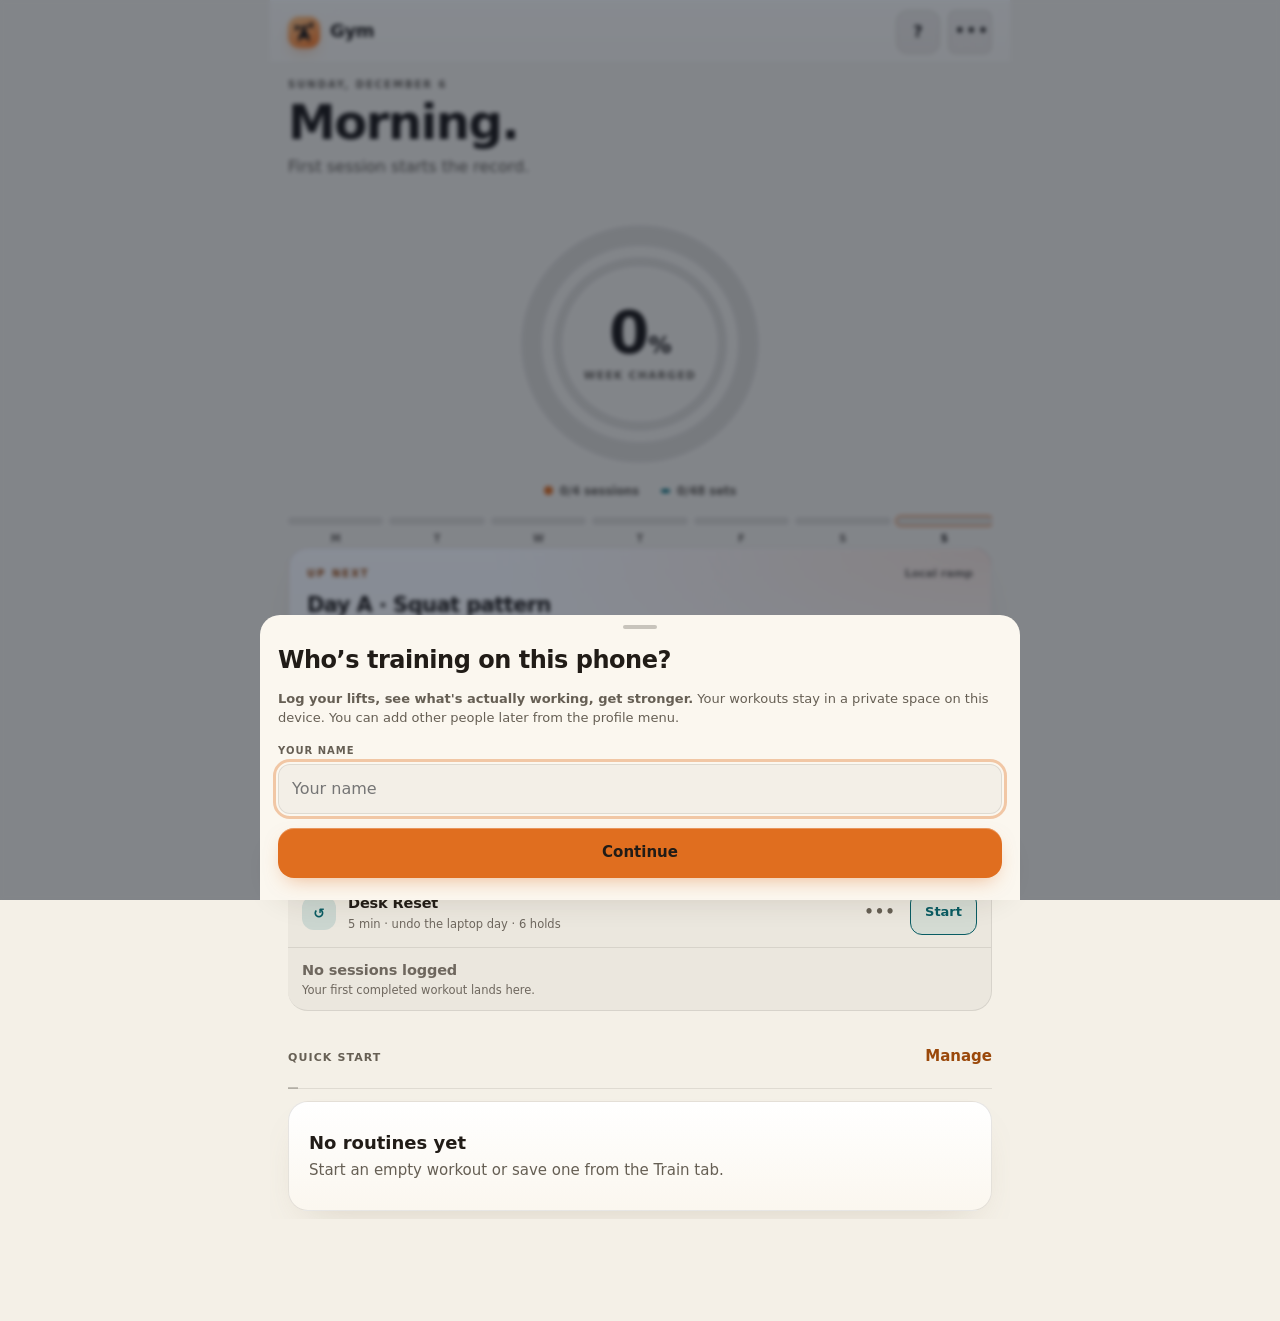
==== index.html @ 48182fdc "Trends strength card ported, and the crash it exposed Ported the prototype's strength card: kicker S" ====
<!doctype html>
<html lang="en">
<head>
  <meta charset="utf-8">
  <meta name="viewport" content="width=device-width,initial-scale=1,maximum-scale=1,user-scalable=no,viewport-fit=cover">
  <meta name="theme-color" content="#F4F0E7" media="(prefers-color-scheme: light)">
  <meta name="theme-color" content="#0B0C0D" media="(prefers-color-scheme: dark)">
  <meta name="apple-mobile-web-app-capable" content="yes">
  <meta name="apple-mobile-web-app-status-bar-style" content="default">
  <meta name="description" content="A fast, private workout logger.">
  <title>Gym</title>
  <link rel="manifest" href="manifest.json">
  <link rel="icon" href="icon.svg" type="image/svg+xml">
  <link rel="apple-touch-icon" href="icon-180.png">
  <link rel="stylesheet" href="styles.css">
</head>
<body>
  <svg width="0" height="0" style="position:absolute" aria-hidden="true"><defs>
    <linearGradient id="ringGradWorkouts" x1="0" y1="0" x2="1" y2="1"><stop offset="0" style="stop-color:var(--amber-soft)"/><stop offset="1" style="stop-color:var(--amber)"/></linearGradient>
    <linearGradient id="ringGradSets" x1="0" y1="0" x2="1" y2="1"><stop offset="0" style="stop-color:var(--teal)" stop-opacity=".75"/><stop offset="1" style="stop-color:var(--teal)"/></linearGradient>
    <linearGradient id="ringGradVolume" x1="0" y1="0" x2="1" y2="1"><stop offset="0" style="stop-color:var(--cream-dim)" stop-opacity=".7"/><stop offset="1" style="stop-color:var(--cream-dim)"/></linearGradient>
  </defs></svg>
  <div id="app" class="app-shell">
    <header class="app-header" id="appHeader">
      <button class="brand" type="button" onclick="navigate('today')" aria-label="Gym home"><span><svg viewBox="0 0 24 24" fill="none" stroke="currentColor" stroke-linecap="round" stroke-linejoin="round" aria-hidden="true"><path d="M3.9 7.5 20.1 4.6" stroke-width="1.9"/><path d="M3.6 5.5v4M20.4 2.6v4" stroke-width="2.8"/><path d="M9.9 12.3V6.4M14.1 12.3V5.6" stroke-width="1.7"/><path d="M12 9.2 18.2 18.3H5.8Z" fill="currentColor" stroke-width="1.2"/><path d="M8 18.6 6.2 21.9M16 18.6 17.8 21.9" stroke-width="1.8"/></svg></span><strong>Gym</strong></button>
      <div class="header-actions">
        <button class="profile-chip" id="profileChip" type="button" onclick="openProfileSwitcher()" aria-label="Switch profile"><span id="profileChipInitial">?</span></button>
        <button class="icon-button" type="button" onclick="openSettings()" aria-label="Settings">•••</button>
      </div>
    </header>

    <main id="main" tabindex="-1">
      <section id="view-today" class="view active" aria-labelledby="todayTitle">
        <div class="page-lead compact-lead">
          <p class="kicker accent" id="todayKicker">TODAY</p>
          <h1 id="todayTitle">Ready to train?</h1>
          <p id="todayPrompt">Pick up where you left off or start something new.</p>
        </div>
        <!-- v2 Today order follows the prototype: greeting -> charge ring -> resume -> UP NEXT ->
             grouped list -> quick start. Only DOM position moved; every id, class and onclick is
             unchanged, and renderToday() writes by id so render order is unaffected. -->
        <section class="activity-card" aria-labelledby="activityTitle">
          <div class="activity-heading"><div><p class="kicker">THIS WEEK</p><h2 id="activityTitle">Start your week.</h2><p id="activityDetail" class="activity-detail">One completed set starts the rings.</p></div><button class="activity-info" onclick="openRingGoals()" aria-label="Activity ring goals">•••</button></div>
          <div class="activity-layout">
            <div id="activityRings" class="activity-rings" role="img" aria-label="Weekly activity progress rings"></div>
            <div id="activityLegend" class="activity-legend"></div>
          </div>
          <div id="weekDots" class="week-dots week-dots-wide"></div>
        </section>
        <div id="resumeSlot"></div>
        <div id="deloadSlot"></div>
        <div id="todayGoal"></div>
        <div id="coachSlot"></div>
        <!-- v2: Desk Reset and the last session are ONE grouped inset list (design/HANDOFF.md).
             #recentSession moved up from .fold-2 to sit beside #deskSlot; both ids kept, and the
             group renders nothing at all when both slots are empty. -->
        <div class="group" id="todayGroup"><div id="deskSlot"></div><div id="recentSession"></div></div>
        <div class="fold-2">
          <div class="section-heading"><div><p class="kicker">QUICK START</p><h2>Your routines</h2></div><button class="text-button" onclick="navigate('train')">Manage</button></div>
          <div id="todayRoutines" class="routine-strip"></div>
        </div>
      </section>

      <section id="view-train" class="view" aria-labelledby="trainTitle">
        <!-- v2 Train has ONE order, every time: your plan, your routines, the session library,
             then the plan shelf. The grid of boxes is gone; rows live in grouped inset lists. -->
        <div class="page-lead"><p class="kicker accent">TRAIN</p><h1 id="trainTitle">Train</h1><p>One order, every time: your plan, your routines, then the session library.</p></div>
        <div id="planHero"></div>
        <div class="section-heading"><div><p class="kicker">YOUR ROUTINES</p><h2>Your routines</h2></div><button class="text-button" onclick="openRoutineEditor()">New</button></div>
        <div id="routineList" class="group"></div>
        <div class="section-heading"><div><p class="kicker">SESSIONS</p><h2>Sessions</h2></div><span id="workoutCount" class="section-count"></span></div>
        <div id="workoutGoals" class="filter-row" aria-label="Filter workouts by goal"></div>
        <div id="workoutList" class="group"></div>
        <div class="fold-2">
          <div class="section-heading"><div><p class="kicker">TRAINING PLANS</p><h2>Pick a plan</h2></div></div>
          <div id="planList" class="plan-shelf"></div>
        </div>
      </section>

      <section id="view-library" class="view" aria-labelledby="libraryTitle">
        <div class="page-lead compact-lead"><p class="kicker accent">YOUR GYM</p><h1 id="libraryTitle">Library</h1></div>
        <div class="search-wrap"><span class="search-glyph"><svg viewBox="0 0 24 24" fill="none" stroke="currentColor" stroke-width="2" stroke-linecap="round" aria-hidden="true"><circle cx="11" cy="11" r="7"/><path d="m20 20-3.8-3.8"/></svg></span><input id="librarySearch" type="search" placeholder="Search name, muscle or equipment" oninput="onCatSearch('library',this.value)" aria-label="Search exercise library"></div>
        <div id="libraryQuickPicks" class="quick-picks"></div>
        <div id="muscleFilters" class="filter-row" aria-label="Filter by muscle group"></div>
        <div class="count-row">
          <div id="libraryCount" class="result-count"></div>
          <span id="libraryFavCount" class="fav-count"></span>
          <button id="libraryFiltersBtn" class="filters-button" onclick="openFiltersSheet('library')" aria-label="More filters"><svg viewBox="0 0 24 24" fill="none" stroke="currentColor" stroke-width="2" stroke-linecap="round" stroke-linejoin="round" aria-hidden="true"><path d="M3 5h18l-7 8v6l-4-2v-4z"/></svg><span>Filters</span><span class="filters-badge" hidden>0</span></button>
        </div>
        <div id="exerciseLibrary" class="exercise-list"></div>
        <button class="secondary-button full-button" onclick="openCustomExercise()">+ Add custom exercise</button>
      </section>

      <section id="view-progress" class="view" aria-labelledby="progressTitle">
        <div class="page-lead compact-lead"><p class="kicker accent">STRENGTH</p><h1 id="progressTitle">Progress</h1></div>
        <!-- Intent-based structure (council 2026-07-28): This week (what happened) then Direction
             (where it's going) then Record (what it has been). DOM order IS visual order - modules
             keep a permanent address; a no-evidence module compresses in place, never moves. -->
        <!-- v2: the SAME modules, grouped into three segments so one intent is visible at a time
             instead of a 3000px scroll. DOM order INSIDE each segment is unchanged, and the
             intent order above still holds: Week (what happened) -> Trends (where it is going)
             -> Records (what it has been). -->
        <div id="progressSegments" class="segmented" role="tablist" aria-label="Progress view"></div>
        <div class="prog-group" data-seg="week">
          <div id="weekPane"></div>
          <div class="section-heading"><div><p class="kicker">THIS WEEK</p><h2>By the numbers</h2></div></div>
          <div id="progressStats" class="metric-grid"></div>
          <div id="weeklyRecap"></div>
          <div class="section-heading"><div><p class="kicker">WEEKLY VOLUME</p><h2>Sets per muscle</h2></div></div>
          <div id="muscleVolume" class="mv-board"></div>
          <div class="section-heading"><div><p class="kicker">GOALS</p><h2>What you're working toward</h2></div><button class="text-button" onclick="openGoalSheet()">New goal</button></div>
          <div id="goalBoard" class="stack"></div>
        </div>
        <div class="prog-group" data-seg="trends">
          <div id="painTrend"></div>
          <p class="kicker wk-kicker" id="strengthKicker">STRENGTH · EST. 1RM</p>
          <div id="strengthTrend"></div>
          <div id="strengthPicker" class="trend-picker"></div>
          <div class="section-heading"><div><p class="kicker">BODYWEIGHT STRENGTH</p><h2>Calisthenics</h2></div><span id="caliDelta" class="section-count"></span></div>
          <div id="caliBoard"></div>
          <div class="section-heading"><div><p class="kicker">BALANCE</p><h2>Left vs right</h2></div></div>
          <div id="balanceBoard"></div>
          <div class="section-heading"><div><p class="kicker">BODY</p><h2>Bodyweight</h2></div><button class="text-button" onclick="openBodyweightLog()">Log weight</button></div>
          <div id="bodyweightCard"></div>
        </div>
        <div class="prog-group" data-seg="records">
          <div class="fold-2">
            <div class="section-heading"><div><p class="kicker">CONSISTENCY</p><h2>Last 8 weeks</h2></div></div>
            <div id="weekChart" class="chart-card"></div>
            <div class="section-heading"><div><p class="kicker">MILESTONES</p><h2>Personal records</h2></div></div>
            <div id="prFeed" class="pr-feed"></div>
            <div class="section-heading"><div><p class="kicker">HISTORY</p><h2>All workouts</h2></div></div>
            <div id="historyList" class="group"></div>
          </div>
        </div>
      </section>

      <section id="view-workout" class="view workout-view" aria-labelledby="workoutTitle">
        <header class="workout-header">
          <div class="wh-top">
            <div class="wh-id">
              <div class="wh-name-row">
                <!-- v2: a running session can be minimised back to Today and resumed from the
                     "Session in progress" card. Discard used to be the only way out. -->
                <button class="wh-minimise" type="button" onclick="navigate('today')" aria-label="Back to Today, keep the session running"><svg viewBox="0 0 24 24" fill="none" stroke="currentColor" stroke-width="2.2" stroke-linecap="round" stroke-linejoin="round" aria-hidden="true"><path d="M6 9l6 6 6-6"/></svg></button>
                <h1 id="workoutTitle">Workout</h1>
                <span id="pausedFlag" class="paused-flag" hidden>PAUSED</span>
              </div>
              <p class="workout-clock hero-num"><span id="workoutClock">00:00</span><small id="workoutVolumeLine"></small></p>
            </div>
            <div class="workout-actions"><button id="pauseButton" class="pause-button" onclick="toggleWorkoutPause()" aria-pressed="false">Pause</button><button class="finish-button" onclick="requestFinishWorkout()">Finish</button></div>
          </div>
          <div class="wh-progress"><i aria-hidden="true"><b id="sessionBar"></b></i><small id="setsLeft"></small></div>
        </header>
        <p id="workoutContext" class="workout-context"></p>
        <div id="workoutMetrics" class="live-metrics"></div>
        <div id="workoutExercises" class="workout-exercises"></div>
        <button class="secondary-button full-button add-exercise-button" onclick="openExercisePicker('workout')">+ Add exercise</button>
        <button class="secondary-button full-button" onclick="saveActiveAsRoutine()">Save as routine</button>
        <button class="danger-link" onclick="cancelWorkout()">Discard workout</button>
      </section>
    </main>

    <button id="returnChip" class="return-chip" hidden onclick="navigate('workout')" aria-label="Return to your running workout"></button>
    <nav id="bottomNav" class="bottom-nav" aria-label="Main navigation">
      <div class="nav-cursor" id="navCursor" aria-hidden="true"></div>
      <button data-view="today" class="active" onclick="navigate('today')"><span><svg viewBox="0 0 24 24" fill="none" stroke="currentColor" stroke-width="2" stroke-linecap="round" stroke-linejoin="round" aria-hidden="true"><path d="M4 10.5 12 4l8 6.5V20a1 1 0 0 1-1 1h-4.5v-6h-5v6H5a1 1 0 0 1-1-1Z"/></svg></span><small>Today</small></button>
      <button data-view="train" onclick="navigate('train')"><span><svg viewBox="0 0 24 24" fill="none" stroke="currentColor" stroke-width="2" stroke-linecap="round" aria-hidden="true"><circle cx="12" cy="12" r="9"/><path d="M12 8v8M8 12h8"/></svg></span><small>Train</small></button>
      <button data-view="library" onclick="navigate('library')"><span><svg viewBox="0 0 24 24" fill="none" stroke="currentColor" stroke-width="2" stroke-linecap="round" aria-hidden="true"><rect x="4" y="4" width="7" height="7" rx="2"/><rect x="13" y="4" width="7" height="7" rx="2"/><rect x="4" y="13" width="7" height="7" rx="2"/><rect x="13" y="13" width="7" height="7" rx="2"/></svg></span><small>Library</small></button>
      <button data-view="progress" onclick="navigate('progress')"><span><svg viewBox="0 0 24 24" fill="none" stroke="currentColor" stroke-width="2" stroke-linecap="round" stroke-linejoin="round" aria-hidden="true"><path d="M4 19h16"/><path d="m5 14 4.2-4.2 3.4 3.4L19 6.8"/><path d="M14.5 6.8H19v4.5"/></svg></span><small>Progress</small></button>
    </nav>
  </div>

  <!-- v2: full-width pill with a countdown ring. The label span stays a <span> because tickRest()
       swaps its text between "Rest" and "Get ready" - a WORD change, not a hue change. -->
  <div id="restPill" class="rest-pill" aria-live="polite"><svg class="rest-ring" viewBox="0 0 44 44" aria-hidden="true"><circle class="rr-track" cx="22" cy="22" r="18"></circle><circle class="rr-arc" id="restRing" cx="22" cy="22" r="18"></circle></svg><div class="rest-info"><span>Rest</span><strong id="restTime">01:30</strong></div><button class="rest-act" type="button" onclick="adjustRest(30)" aria-label="Add 30 seconds to rest">+30s</button><button class="rest-act rest-skip" type="button" onclick="skipRest()" aria-label="Skip rest and go to next set">Skip</button></div>

  <div id="receiptOverlay" class="receipt-overlay" role="dialog" aria-modal="true" aria-label="Session receipt" hidden style="display:none"><div class="receipt-card notched" id="receiptCard"></div></div>

  <dialog id="sheet" class="sheet"><div class="sheet-scroll"><div class="sheet-handle"></div><div id="sheetContent"></div></div></dialog>
  <dialog id="padSheet" class="sheet" aria-label="Number pad"><div class="sheet-scroll"><div class="sheet-handle"></div><div id="padContent"></div></div></dialog>
  <dialog id="filterSheet" class="sheet" aria-labelledby="filterSheetTitle"><div class="sheet-scroll"><div class="sheet-handle"></div><div id="filterSheetContent"></div></div></dialog>
  <dialog id="confirmDialog" class="confirm-dialog"><div id="confirmContent" class="dialog-scroll"></div></dialog>
  <button id="updatePill" class="update-pill" type="button" onclick="applyUpdate()" hidden aria-live="polite"><span class="update-dot" aria-hidden="true"></span>Update ready - tap to refresh</button>
  <div id="toast" class="toast" role="status" aria-live="polite"></div>
  <input id="importInput" type="file" accept="application/json" hidden onchange="importBackup(this.files[0])">

  <script src="build.js"></script>
  <script src="core.js"></script>
  <script src="exercises.js"></script>
  <script src="profiles.js"></script>
  <script src="sync.js"></script>
  <script src="coach.js"></script>
  <script src="app.js"></script>
</body>
</html>
---- styles.css ----
:root{
  /* THE WHITE FLASH (measured 2026-08-03, w27). Without this declaration the browser treats the
     document as light-scheme no matter what prefers-color-scheme says, so every surface the UA
     paints ITSELF stays white: the root canvas underneath our background, the overscroll region,
     scrollbars, form controls. Probe on a dark-mode page confirmed Canvas = rgb(255,255,255)
     while our own html background was rgb(13,14,16). A tab swap collapses the document by ~17,800px
     (Library 19,438 -> Today 1,650) and Chrome re-rasters the root scroller; for a frame the
     newly-exposed region is UA-white. That is the "light white/blue flash" - it was never the
     pane transition, which is why four fixes to the pane transition all missed it.
     `light dark` (not `dark`) because this app genuinely ships both themes.
     Bonus: this is also the documented fix for the UA CanvasText-in-dialogs bug. */
  color-scheme:light dark;
  --page:#F4F0E7;--ink-1:#F4F0E7;--ink-2:#F4F0E7;
  --cream:#211C17;--cream-dim:#4A443C;--taupe:#665F54;--faint:#6E675E;
  --amber:#E06E1F;--amber-soft:#EF8A3D;--amber-deep:#9A480A;--on-amber:#211C17;
  --teal:#0B6E77;--teal-ink-on:#FFFFFF;
  --glass:rgba(20,15,8,.03);--glass-2:rgba(20,15,8,.06);
  --hair:rgba(20,15,8,.12);--hair-bright:rgba(20,15,8,.22);
  --glass-tint:linear-gradient(180deg,rgba(255,253,248,.72),rgba(250,246,238,.82));
  --glass-edge:inset 0 1px 0 rgba(255,255,255,.75);--glass-solid:#FBF7EF;
  --card-bg:linear-gradient(180deg,rgba(255,255,255,.66),rgba(255,255,255,.40));
  --card-hair:rgba(20,15,8,.12);--card-edge:rgba(255,255,255,.85);--card-solid:#FCFAF4;
  --shadow:0 18px 40px -22px rgba(60,45,25,.30),0 4px 12px -6px rgba(60,45,25,.18);
  --danger:#aa463c;--danger-soft:#f6e2df;
  --r0:0;--r1:4px;--r2:10px;--radius:10px;--radius-sm:4px;--ease:cubic-bezier(.16,1,.3,1);
  --glass-blur:blur(30px) saturate(1.6);
  --bloom-amber:224,110,31;--bloom-teal:11,110,119;--bloom-op:.10;
  --nav-height:56px;/* permanently compact (Mark 2026-08-02): the bar never grows, labels never show */
}
@media(prefers-color-scheme:dark){:root{
  --page:#0D0E10;--ink-1:#121316;--ink-2:#1A1D21;
  /* --faint is calibrated against the TRANSLUCENT card gradient (the darkest surface it lands on),
     not the flat card colour: #6B7178 was 3.25:1 and #7E858C 4.29:1 — both AA fails at 11px. */
  --cream:#F4F1EA;--cream-dim:#C2C7CB;--taupe:#8A9097;--faint:#868D94;
  --amber:#FF8A3D;--amber-soft:#FFB070;--amber-deep:#FFB070;--on-amber:#211C17;
  --teal:#2EC5E0;--teal-ink-on:#0D0E10;
  --glass:rgba(255,255,255,.045);--glass-2:rgba(255,255,255,.08);
  --hair:rgba(255,255,255,.10);--hair-bright:rgba(255,255,255,.20);
  --glass-tint:linear-gradient(180deg,rgba(31,24,16,.82),rgba(16,12,7,.90));
  --glass-edge:inset 0 1px 0 rgba(255,247,235,.14);--glass-solid:#1a140d;
  --card-bg:linear-gradient(180deg,rgba(255,251,244,.14),rgba(255,251,244,.085));
  --card-hair:rgba(255,255,255,.16);--card-edge:rgba(255,250,242,.20);--card-solid:#161A1D;
  --shadow:0 14px 30px -16px rgba(0,0,0,.92),0 3px 8px -3px rgba(0,0,0,.8);
  --danger:#e79086;--danger-soft:rgba(231,144,134,.14);
  --bloom-amber:255,138,61;--bloom-teal:46,197,224;--bloom-op:.16;
}}
*{box-sizing:border-box;min-width:0}
html{background:var(--page);scroll-behavior:smooth;max-width:100%;overflow-x:clip}
body{margin:0;background:var(--page);color:var(--cream);font:500 15px/1.45 -apple-system,BlinkMacSystemFont,'SF Pro Text','Segoe UI Variable','Segoe UI',system-ui,sans-serif;min-height:100vh;max-width:100%;overflow-x:clip;-webkit-font-smoothing:antialiased}
/* v2 (Instrument): the two ambient blooms are GONE. Surfaces now carry their own light — an inset
   top-light plus one soft cast shadow (see the v2 token block at the end of this file) — instead of
   a page-level glow. The --bloom-amber / --bloom-teal RGB tokens STAY: they are the theme-aware
   amber/teal channels used by the nav cursor, rest pulse, adopt-last, bar marks and trend line.
   overflow-x:clip on html/body above still kills a stuck horizontal scroll offset. */
button,input,select,textarea{font:inherit;color:inherit}
button{cursor:pointer}
button:focus-visible,input:focus-visible,select:focus-visible,textarea:focus-visible{outline:3px solid rgba(224,110,31,.35);outline-offset:2px}
.app-shell{width:100%;max-width:760px;min-height:100vh;margin:0 auto;padding:0 18px calc(var(--nav-height) + 42px + env(safe-area-inset-bottom))}
.app-header{position:sticky;top:0;z-index:15;height:64px;display:flex;align-items:center;justify-content:space-between;margin:0 -18px;padding:0 18px;background:var(--glass-tint);-webkit-backdrop-filter:var(--glass-blur);backdrop-filter:var(--glass-blur);border-bottom:1px solid var(--hair);box-shadow:var(--glass-edge)}
.brand{display:flex;align-items:center;gap:10px;border:0;background:transparent;padding:0;color:var(--cream);font-weight:800;font-size:18px;letter-spacing:-.02em}
.brand span{width:36px;height:36px;display:grid;place-items:center;border-radius:var(--r2);background:var(--amber);color:var(--on-amber);font-size:16px;font-weight:800}
.icon-button{width:44px;height:44px;border:1px solid var(--hair);border-radius:var(--radius-sm);background:var(--glass-2);color:var(--cream);font-weight:800;letter-spacing:2px}
.view{display:none}.view.active{display:block}#main:focus{outline:none}
.view.active>*{animation:rise .35s var(--ease) both}
.view.active>*:nth-child(2){animation-delay:.04s}.view.active>*:nth-child(3){animation-delay:.08s}.view.active>*:nth-child(4){animation-delay:.12s}.view.active>*:nth-child(5){animation-delay:.16s}.view.active>*:nth-child(n+6){animation-delay:.2s}
.workout-view.active>*{animation-duration:.3s}
@keyframes rise{from{opacity:0;transform:translateY(8px)}to{opacity:1;transform:none}}
.page-lead{margin:14px 0 28px}.compact-lead{margin-bottom:20px}.page-lead h1{font-weight:800;font-size:clamp(32px,9vw,48px);line-height:1.04;letter-spacing:-.03em;margin:5px 0 8px;text-wrap:balance}.page-lead p:last-child{margin:0;max-width:550px;color:var(--taupe);font-size:16px}.kicker{margin:0;color:var(--amber-deep);font-size:11px;font-weight:800;letter-spacing:1.35px}
.section-heading{position:relative;display:flex;align-items:end;justify-content:space-between;gap:16px;margin:30px 2px 12px;padding-bottom:9px;border-bottom:1px solid var(--hair)}.section-heading::after{content:'';position:absolute;left:0;bottom:-1px;width:10px;height:2px;background:var(--amber)}.section-heading h2{font-weight:800;font-size:21px;letter-spacing:-.02em;margin:3px 0 0}.text-button{border:0;background:transparent;color:var(--amber-deep);min-height:44px;padding:0;font-weight:800}
.primary-button,.secondary-button,.finish-button{border:0;min-height:50px;border-radius:var(--radius);font-weight:800;transition:transform .12s var(--ease)}.primary-button{background:var(--amber);color:var(--on-amber);box-shadow:0 8px 20px -8px rgba(224,110,31,.5)}.primary-button:active,.secondary-button:active,.routine-start:active,.finish-button:active{transform:scale(.98)}.secondary-button{background:var(--glass-2);border:1px solid var(--hair);color:var(--cream)}.full-button{width:100%}.big-button{width:100%;display:flex;align-items:center;text-align:left;gap:14px;padding:16px 20px;margin:18px 0 4px;border-radius:var(--radius)}.big-button>span{font-size:24px}.big-button strong,.big-button small{display:block}.big-button small{opacity:.8;font-weight:500;margin-top:2px}
.stack{display:grid;gap:10px}.card,.routine-card,.history-card,.week-card,.chart-card{background:var(--card-bg);-webkit-backdrop-filter:var(--glass-blur);backdrop-filter:var(--glass-blur);border:1px solid var(--card-hair);border-radius:var(--radius);box-shadow:var(--glass-edge),var(--shadow)}
.empty-card{padding:28px 20px;text-align:center;color:var(--taupe)}.empty-card strong{display:block;color:var(--cream);font-weight:800;font-size:18px;margin-bottom:4px}
.week-card{display:flex;justify-content:space-between;align-items:center;gap:18px;padding:17px 18px}.week-card-copy span,.week-card-copy strong,.week-card-copy small{display:block}.week-card-copy span{color:var(--taupe);font-size:12px}.week-card-copy strong{font-weight:800;font-size:20px;font-variant-numeric:tabular-nums lining-nums;margin:2px 0}.week-card-copy small{color:var(--taupe)}
.activity-card{background:var(--card-bg);-webkit-backdrop-filter:var(--glass-blur);backdrop-filter:var(--glass-blur);border:1px solid var(--card-hair);color:var(--cream);border-radius:var(--radius);padding:18px;box-shadow:var(--glass-edge),var(--shadow);overflow:hidden}.activity-heading{display:flex;align-items:start;justify-content:space-between;gap:12px}.activity-heading .kicker{color:var(--amber-deep)}.activity-heading h2{font-weight:800;font-size:23px;letter-spacing:-.025em;margin:3px 0 0}.activity-detail{margin:4px 0 0;color:var(--taupe);font-size:12px}.activity-info{width:44px;height:44px;flex:none;border-radius:var(--radius-sm);border:1px solid var(--hair);background:var(--glass-2);color:var(--cream);font-weight:800;letter-spacing:2px}
.activity-layout{margin:14px 0 12px}
.activity-rings{display:flex;justify-content:space-around;gap:8px}
.arc-gauge{flex:1;display:flex;flex-direction:column;align-items:center;gap:6px;min-width:0}
.arc-gauge svg{display:block;width:100%;max-width:96px;height:auto;overflow:visible}
.arc-track,.arc-fill{fill:none;stroke-width:9;stroke-linecap:round}
.arc-track{stroke:var(--hair-bright)}
.arc-fill{transition:stroke-dashoffset .8s var(--ease)}
.arc-fill-workouts{stroke:var(--amber)}.arc-fill-sets{stroke:var(--teal)}.arc-fill-volume{stroke:var(--cream-dim)}
.arc-value{text-align:center;line-height:1.05}.arc-value strong{display:block;font-weight:800;font-size:24px;letter-spacing:-.02em;font-variant-numeric:tabular-nums lining-nums}.arc-value b{font-weight:600;font-size:11px;color:var(--taupe);font-variant-numeric:tabular-nums lining-nums}
.arc-label{font-size:10px;font-weight:700;text-transform:uppercase;letter-spacing:.7px;color:var(--taupe)}
.activity-legend{display:none}
.week-dots-wide{justify-content:space-between;padding-top:13px;margin-top:2px;border-top:1px solid var(--hair)}
.week-dots{display:flex;gap:5px}.day-dot{display:grid;justify-items:center;gap:5px}.day-dot i{display:block;width:11px;height:34px;border-radius:2px;background:var(--glass-2)}.day-dot.done i{background:var(--amber)}.day-dot.today i{box-shadow:0 0 0 2px var(--card-solid),0 0 0 3px var(--amber)}.day-dot small{font-size:9px;color:var(--taupe)}
.resume-card{margin-bottom:12px;padding:18px;background:var(--card-bg);-webkit-backdrop-filter:var(--glass-blur);backdrop-filter:var(--glass-blur);border:1px solid var(--card-hair);color:var(--cream);border-radius:var(--radius);box-shadow:var(--glass-edge),var(--shadow)}.resume-card strong{font-weight:800;font-size:18px}.resume-card p{margin:2px 0 16px;color:var(--taupe)}.resume-card button{background:var(--amber);color:var(--on-amber);border:0;border-radius:var(--radius);min-height:48px;width:100%;font-weight:800}
.routine-card{display:grid;grid-template-columns:1fr auto;align-items:center;gap:12px;padding:15px 15px 15px 18px}.routine-card h3{margin:0;font-weight:800;font-size:17px}.routine-card p{margin:4px 0 0;color:var(--taupe);font-size:12px}.routine-actions{display:flex;gap:7px}.routine-menu,.routine-start{min-width:44px;height:44px;border-radius:var(--radius)}.routine-menu{border:1px solid var(--hair);background:var(--glass-2);color:var(--cream);font-weight:800;border-radius:var(--r1)}.routine-start{border:0;background:var(--amber);color:var(--on-amber);padding:0 15px;font-weight:800}
.history-card{padding:16px 18px;width:100%;text-align:left;transition:transform .14s var(--ease)}.history-card:active{transform:scale(.985)}.exercise-row{transition:transform .14s var(--ease)}.exercise-row:active{transform:scale(.985)}.history-top{display:flex;justify-content:space-between;gap:12px;align-items:start}.history-card h3{font-weight:800;font-size:16px;margin:0}.history-card time{font-size:11px;color:var(--taupe);font-variant-numeric:tabular-nums lining-nums}.history-meta{display:flex;gap:6px;flex-wrap:wrap;margin-top:12px}/* The chip's own --glass-2 fill lifts the background, which drops --taupe to 3.86:1 in dark. Ink
   for this surface is one step brighter so the pair passes in BOTH modes (audit 2026-07-22). */
.history-meta span{background:var(--glass-2);border-radius:var(--r1);padding:5px 8px;color:var(--cream-dim);font-size:11px;font-variant-numeric:tabular-nums lining-nums}.pr-badge{color:var(--amber-deep)!important;background:rgba(224,110,31,.14)!important;font-weight:800}
.template-grid{display:grid;grid-template-columns:1fr 1fr;gap:13px}.template-card{min-height:118px;border:1px solid var(--card-hair);border-radius:var(--radius);background:var(--card-bg);-webkit-backdrop-filter:var(--glass-blur);backdrop-filter:var(--glass-blur);box-shadow:var(--glass-edge),var(--shadow);padding:18px;text-align:left;color:var(--cream);transition:transform .14s var(--ease)}.template-card:active{transform:scale(.975)}.template-card span{display:block;color:var(--amber-deep);font-size:11px;font-weight:800;letter-spacing:1px}.template-card strong{display:block;font-weight:800;font-size:18px;margin:8px 0 5px;line-height:1.15}.template-card small{color:var(--taupe);display:block;line-height:1.4}
.search-wrap{display:flex;align-items:center;gap:10px;background:var(--glass-tint);-webkit-backdrop-filter:var(--glass-blur);backdrop-filter:var(--glass-blur);border:1px solid var(--hair);border-radius:var(--radius);padding:0 14px;height:52px;position:sticky;top:72px;z-index:5;box-shadow:var(--glass-edge)}.search-wrap span{font-size:22px;color:var(--taupe)}.search-wrap input{width:100%;border:0;outline:0;background:transparent;font-size:16px}.filter-row{display:flex;overflow-x:auto;gap:7px;margin:13px -18px 4px;padding:0 32px 0 18px;scrollbar-width:none;-webkit-mask-image:linear-gradient(90deg,#000 calc(100% - 28px),transparent);mask-image:linear-gradient(90deg,#000 calc(100% - 28px),transparent)}.filter-row::-webkit-scrollbar{display:none}.filter-chip{flex:none;white-space:nowrap;display:inline-flex;align-items:center;min-height:44px;border:1px solid var(--hair);border-radius:var(--r1);background:var(--glass-2);color:var(--cream);padding:0 14px;font-size:11px;font-weight:800;text-transform:uppercase;letter-spacing:1px;transition:transform .12s var(--ease),background .15s var(--ease)}.filter-chip:active{transform:scale(.94)}.filter-chip.active{background:var(--amber);color:var(--on-amber);border-color:var(--amber)}.result-count{color:var(--taupe);font-size:12px;margin:12px 2px 8px}.exercise-list{display:grid;gap:8px;margin-bottom:16px}.exercise-row{display:flex;align-items:center;justify-content:space-between;gap:10px;border:1px solid var(--card-hair);border-radius:var(--radius);background:var(--card-bg);-webkit-backdrop-filter:var(--glass-blur);backdrop-filter:var(--glass-blur);box-shadow:var(--glass-edge),var(--shadow);padding:13px 13px 13px 16px}.exercise-row strong{display:block}.exercise-row small{display:block;margin-top:3px;color:var(--taupe);font-size:11px}
.metric-grid{display:grid;grid-template-columns:repeat(3,1fr);gap:9px}.metric{position:relative;min-height:102px;background:var(--card-bg);-webkit-backdrop-filter:var(--glass-blur);backdrop-filter:var(--glass-blur);border:1px solid var(--card-hair);border-radius:var(--radius);box-shadow:var(--glass-edge),var(--shadow);padding:16px 14px 14px}.metric::before{content:'';position:absolute;top:0;left:14px;right:14px;height:1px;background:var(--hair)}.metric::after{content:'';position:absolute;top:0;left:14px;width:10px;height:2px;background:var(--amber)}.metric strong{display:block;font-weight:800;font-size:28px;letter-spacing:-.02em;font-variant-numeric:tabular-nums lining-nums}.metric span{display:block;color:var(--taupe);font-size:11px;margin-top:6px}.chart-card{height:170px;padding:20px 14px 14px;display:flex;gap:8px;align-items:end}.bar-col{flex:1;height:100%;display:flex;flex-direction:column;justify-content:end;align-items:center;gap:6px}.bar-col i{width:100%;max-width:34px;min-height:4px;border-radius:2px;background:rgba(224,110,31,.22)}.bar-col.active i{background:var(--amber)}.bar-col small{font-size:9px;color:var(--taupe);font-variant-numeric:tabular-nums lining-nums}
.workout-view{padding-bottom:132px}/* room for the fixed rest pill - 96px still let it sit on the last card's +Add set row (audit 2026-08-02) */body.workout-active .app-header,body.workout-active .bottom-nav{display:none}body.workout-active .app-shell{padding-top:0;padding-bottom:30px}.workout-header{position:sticky;top:0;z-index:10;background:var(--glass-tint);-webkit-backdrop-filter:var(--glass-blur);backdrop-filter:var(--glass-blur);display:flex;align-items:center;justify-content:space-between;margin:0 -18px;padding:14px 18px 12px;border-bottom:1px solid var(--hair);box-shadow:var(--glass-edge)}.workout-header h1{font-weight:800;font-size:12px;letter-spacing:1px;text-transform:uppercase;color:var(--taupe);margin:0}.workout-clock{margin:2px 0 0;color:var(--amber-deep);font-size:34px;font-weight:800;letter-spacing:0;line-height:1;font-variant-numeric:tabular-nums lining-nums}.workout-context{margin:8px 0 0;color:var(--taupe);font-size:12px;font-variant-numeric:tabular-nums lining-nums}.finish-button{padding:0 18px;background:var(--amber);color:var(--on-amber)}.live-metrics{display:grid;grid-template-columns:repeat(3,1fr);gap:6px;margin:12px 0}.live-metric{position:relative;padding:12px 8px 10px;border-radius:var(--radius);background:var(--glass-2);border:1px solid var(--hair)}.live-metric::before{content:'';position:absolute;top:0;left:10px;right:10px;height:1px;background:var(--hair)}.live-metric::after{content:'';position:absolute;top:0;left:10px;width:10px;height:2px;background:var(--amber)}.live-metric strong,.live-metric small{display:block}.live-metric strong{font-weight:800;font-size:18px;font-variant-numeric:tabular-nums lining-nums}.live-metric small{font-size:9px;color:var(--taupe);text-transform:uppercase;letter-spacing:.6px}.workout-exercises{display:grid;gap:12px}.workout-exercise{background:var(--card-bg);-webkit-backdrop-filter:var(--glass-blur);backdrop-filter:var(--glass-blur);border:1px solid var(--card-hair);border-radius:var(--radius);overflow:hidden;box-shadow:var(--glass-edge),var(--shadow)}.exercise-head{display:flex;justify-content:space-between;align-items:start;padding:16px 16px 10px}.exercise-head h2{font-weight:800;font-size:18px;margin:0}.exercise-head p{color:var(--taupe);font-size:11px;margin:3px 0 0}.exercise-more{border:0;background:transparent;color:var(--cream);min-width:44px;height:44px;font-weight:800}.previous-strip{margin:0 14px 10px;padding:9px 10px;border-radius:var(--r2);background:rgba(11,110,119,.1);color:var(--teal);font-size:11px;font-variant-numeric:tabular-nums lining-nums}.set-grid{display:grid;grid-template-columns:34px 1fr 1fr 48px;gap:7px;align-items:center;padding:5px 14px}.set-grid.header{font-size:9px;color:var(--taupe);text-transform:uppercase;letter-spacing:.7px;padding-top:0;padding-bottom:7px;border-bottom:1px solid var(--hair)}.set-row{position:relative;margin:2px 8px;padding:7px 6px;border-radius:var(--r1);transition:background .16s var(--ease),box-shadow .16s var(--ease)}.set-row.completed{background:rgba(224,110,31,.13);box-shadow:inset 4px 0 0 var(--amber)}.set-row.notched{box-shadow:inset 3px 0 0 var(--amber);border:1px solid rgba(224,110,31,.4)}
@keyframes settleDone{0%{transform:translateX(0) scaleY(1)}30%{transform:translateX(3px) scaleY(1)}60%{transform:translateX(0) scaleY(.94) translateY(-1px);opacity:.85}100%{transform:none;opacity:1}}
.set-row.just-done{animation:settleDone .28s var(--ease)}
.set-row.just-done::after{content:'';position:absolute;inset:0;border-radius:var(--r1);box-shadow:0 0 0 2px var(--amber);opacity:0;animation:afterimage .42s var(--ease);pointer-events:none}
@keyframes afterimage{0%{opacity:.5}100%{opacity:0}}.set-row.completed .set-number{color:var(--amber-deep)}.set-row.completed .set-input{background:var(--card-solid);border-color:var(--amber-soft)}.set-number{text-align:center;color:var(--taupe);font-weight:800;font-variant-numeric:tabular-nums lining-nums}.set-input{width:100%;height:44px;border:1px solid var(--hair);border-radius:var(--r2);background:var(--glass);color:var(--cream);text-align:center;font-weight:700;font-size:16px;font-variant-numeric:tabular-nums lining-nums}.set-done{width:48px;height:48px;border:1px solid var(--hair);border-radius:var(--radius-sm);background:var(--glass-2);color:var(--taupe);font-size:18px;transition:transform .15s var(--ease),background .15s var(--ease)}.set-done.done{background:var(--amber);border-color:var(--amber);color:var(--on-amber);transform:scale(1.06)}.add-set{width:calc(100% - 28px);margin:8px 14px 14px;height:44px;border:0;border-radius:var(--radius);background:var(--glass-2);color:var(--amber-deep);font-weight:800}.add-exercise-button{margin-top:14px}.danger-link{display:block;margin:20px auto 0;border:0;background:transparent;color:var(--danger);height:44px;font-weight:700}
.bottom-nav{position:fixed;z-index:20;bottom:max(10px,env(safe-area-inset-bottom));left:50%;transform:translateX(-50%);width:calc(100vw - 24px);max-width:736px;height:var(--nav-height);padding:7px;display:grid;grid-template-columns:repeat(4,minmax(0,1fr));background:var(--glass-tint);-webkit-backdrop-filter:var(--glass-blur);backdrop-filter:var(--glass-blur);border:1px solid var(--hair);border-radius:var(--radius);box-shadow:var(--glass-edge),var(--shadow)}.nav-cursor{position:absolute;top:7px;left:7px;height:calc(var(--nav-height) - 14px);width:calc((100% - 14px)/4);border-radius:var(--r1);background:rgba(224,110,31,.14);transition:transform .3s var(--ease);pointer-events:none;z-index:0}.bottom-nav button{position:relative;z-index:1;border:0;border-radius:var(--r1);background:transparent;color:var(--taupe);display:grid;place-content:center;gap:2px}.bottom-nav button span{font-size:19px;line-height:1}.bottom-nav button small{font-size:10px;font-weight:700}.bottom-nav button.active{color:var(--amber-deep)}
.rest-pill{display:none;position:fixed;z-index:40;right:14px;bottom:14px;align-items:center;gap:9px;border:1px solid var(--hair);border-radius:var(--radius-sm);background:var(--glass-tint);-webkit-backdrop-filter:var(--glass-blur);backdrop-filter:var(--glass-blur);color:var(--cream);padding:10px 13px;box-shadow:var(--glass-edge),var(--shadow)}.rest-pill.show{display:flex}.rest-pill span,.rest-pill small{font-size:10px;color:var(--amber-deep);font-weight:700}.rest-pill strong{font-weight:800;font-size:16px;font-variant-numeric:tabular-nums lining-nums}
dialog{color:var(--cream)}dialog:not([open]){display:none!important}dialog::backdrop{background:rgba(7,18,36,.48);backdrop-filter:blur(2px)}.sheet{width:min(100vw,760px);max-width:none;max-height:min(88vh,88dvh);margin:auto 0 0;border:0;border-radius:10px 10px 0 0;padding:0;background:var(--glass-solid);-webkit-backdrop-filter:var(--glass-blur);backdrop-filter:var(--glass-blur);overflow:hidden}.sheet[open]{display:flex;flex-direction:column}.sheet-scroll{min-height:0;overflow-y:auto;overscroll-behavior:contain;padding:8px 18px max(22px,env(safe-area-inset-bottom))}.sheet[open]{animation:sheetUp .22s var(--ease) both}@keyframes sheetUp{from{transform:translateY(30px);opacity:.6}}.sheet-handle{width:28px;height:3px;border-radius:0;background:var(--hair-bright);margin:2px auto 14px}.sheet-head{display:flex;align-items:center;justify-content:space-between;gap:12px;margin-bottom:16px}.sheet-head h2{font-weight:800;font-size:24px;letter-spacing:-.02em;margin:0}.close-button{width:44px;height:44px;border:1px solid var(--hair);border-radius:var(--radius-sm);background:var(--glass-2);color:var(--cream);font-size:20px}.field{display:grid;gap:6px;margin-bottom:14px}.field label{font-size:10px;font-weight:800;letter-spacing:1px;color:var(--taupe)}.field input,.field select,.field textarea{width:100%;min-height:50px;border:1px solid var(--hair);border-radius:var(--r2);background:var(--glass);color:var(--cream);padding:0 13px;font-size:16px}.field textarea{padding:12px;resize:vertical}.picker-search{position:sticky;top:0;margin-bottom:10px}.picker-filters{margin-top:0;margin-bottom:4px}
.cue-strip{margin:0 14px 8px;padding:9px 10px;border-radius:var(--r2);background:rgba(224,110,31,.1);color:var(--amber-deep);font-size:12px;font-weight:600}
.cue-strip small{display:block;margin-top:3px;font-weight:600;font-size:9px;letter-spacing:.5px;text-transform:uppercase;opacity:.75}
.confirmed-line{display:block;margin-top:5px;padding-top:5px;border-top:1px solid rgba(11,110,119,.18);font-weight:600}.selected-list{display:grid;gap:8px;margin:10px 0}.selected-row{display:flex;justify-content:space-between;align-items:center;border:1px solid var(--hair);border-radius:var(--r2);background:var(--glass);padding:11px 12px}.selected-row button{border:0;background:transparent;color:var(--danger);min-width:44px;height:44px}.sheet-actions{display:flex;gap:8px;margin-top:18px}.sheet-actions>*{flex:1}.confirm-dialog{width:min(calc(100vw - 36px),420px);max-width:none;max-height:min(88vh,88dvh);border:0;border-radius:var(--r2);padding:0;overflow:hidden;background:var(--glass-solid);-webkit-backdrop-filter:var(--glass-blur);backdrop-filter:var(--glass-blur);color:var(--cream)}.confirm-dialog[open]{display:flex;flex-direction:column}.confirm-dialog>.dialog-scroll{min-height:0;overflow-y:auto;overscroll-behavior:contain;padding:20px}.confirm-dialog h2{font-weight:800;font-size:23px;margin:0 0 7px}.confirm-dialog p{color:var(--taupe)}.confirm-actions{display:flex;gap:8px;margin-top:18px}.confirm-actions button{flex:1}.toast{position:fixed;z-index:80;top:18px;left:50%;transform:translate(-50%,-20px);opacity:0;pointer-events:none;background:var(--glass-solid);-webkit-backdrop-filter:var(--glass-blur);backdrop-filter:var(--glass-blur);border:1px solid var(--hair);color:var(--cream);border-radius:var(--r1);overflow:hidden;padding:10px 15px;font-weight:700;box-shadow:var(--glass-edge),var(--shadow);transition:.2s}.toast.show{opacity:1;transform:translate(-50%,0)}
.bottom-nav button svg,.brand svg{width:22px;height:22px;display:block}.brand span svg{width:20px;height:20px}
.search-wrap .search-glyph{display:grid;place-items:center;color:var(--taupe)}.search-wrap .search-glyph svg{width:19px;height:19px;display:block}
@keyframes setPop{0%{transform:scale(1)}40%{transform:scale(1.12)}100%{transform:scale(1.06)}}
.set-done.done{animation:setPop .3s var(--ease) both}
.toast.pr{background:var(--amber);color:var(--on-amber);border-color:var(--amber);font-weight:800}
@keyframes prGlow{0%{box-shadow:0 0 0 0 rgba(224,110,31,.5)}100%{box-shadow:0 0 0 22px rgba(224,110,31,0)}}
.toast.pr.show{animation:prGlow .9s var(--ease) 2}
.checkin-card{margin-bottom:12px;padding:15px 16px;border:1px solid var(--card-hair);border-radius:var(--radius);background:var(--card-bg);-webkit-backdrop-filter:var(--glass-blur);backdrop-filter:var(--glass-blur);box-shadow:var(--glass-edge),var(--shadow)}
.checkin-card p{margin:0 0 10px;font-weight:700;font-size:13px}.checkin-card p small{display:block;font-weight:500;color:var(--taupe);margin-top:2px}
.checkin-scale{display:flex;gap:5px}.checkin-scale button{flex:1;min-width:0;height:44px;border:1px solid var(--hair);border-radius:var(--r1);background:var(--glass-2);color:var(--cream);font-weight:700;font-size:12px;font-variant-numeric:tabular-nums;transition:transform .12s var(--ease)}.checkin-scale button:active{transform:scale(.92)}.checkin-scale button.picked{background:var(--teal);border-color:var(--teal);color:var(--teal-ink-on)}
.checkin-row{display:flex;gap:7px;margin-top:9px}.checkin-row button{flex:1;min-height:44px;border:1px solid var(--hair);border-radius:var(--radius-sm);background:var(--glass-2);color:var(--cream);font-weight:700;font-size:13px}.checkin-row button.picked{background:var(--teal);border-color:var(--teal);color:var(--teal-ink-on)}
.checkin-skip{border:0;background:transparent;color:var(--taupe);font-weight:700;font-size:12px;min-height:44px;padding:0 4px}
.set-number{border:0;background:transparent;padding:0;position:relative}
.set-number em{font-style:normal;position:absolute;top:-4px;right:-1px;font-size:8px;font-weight:800;color:var(--teal);letter-spacing:.5px}
.trend-card{padding:18px 16px 12px;background:var(--card-bg);-webkit-backdrop-filter:var(--glass-blur);backdrop-filter:var(--glass-blur);border:1px solid var(--card-hair);border-radius:var(--radius);box-shadow:var(--glass-edge),var(--shadow)}
.trend-head{display:flex;justify-content:space-between;align-items:baseline;gap:10px;margin-bottom:4px}.trend-head strong{font-weight:800;font-size:16px}.trend-head span{color:var(--taupe);font-size:11px;font-variant-numeric:tabular-nums}
.trend-svg{display:block;width:100%;height:auto}
.trend-line{fill:none;stroke:var(--amber);stroke-width:2.5;stroke-linecap:round;stroke-linejoin:round}
.trend-area{fill:url(#trendFade);opacity:.9}
.trend-dot{fill:var(--amber);stroke:var(--card-solid);stroke-width:2}
.trend-grid-line{stroke:var(--hair);stroke-width:1}
.trend-tick{font-size:9px;fill:var(--taupe);font-weight:600}
.trend-picker{display:flex;overflow-x:auto;gap:7px;margin:0 -18px 12px;padding:0 18px;scrollbar-width:none}.trend-picker::-webkit-scrollbar{display:none}
.locked-card{padding:22px 20px;text-align:center;color:var(--taupe);border-style:dashed;background:var(--glass)}
.locked-card strong{display:block;color:var(--cream);font-weight:800;font-size:16px;margin-bottom:4px}
.locked-card .lock-progress{display:flex;justify-content:center;gap:6px;margin-top:12px}.locked-card .lock-progress i{width:26px;height:6px;border-radius:2px;background:var(--glass-2);border:1px solid var(--hair)}.locked-card .lock-progress i.full{background:var(--amber);border-color:var(--amber)}
.pr-feed{display:grid;gap:8px}
.pr-row{position:relative;display:flex;align-items:center;gap:12px;border:1px solid var(--card-hair);border-radius:var(--radius);background:var(--card-bg);-webkit-backdrop-filter:var(--glass-blur);backdrop-filter:var(--glass-blur);box-shadow:var(--glass-edge),var(--shadow);padding:12px 14px}
.pr-row .pr-mark{width:38px;height:38px;flex:none;display:grid;place-items:center;border-radius:var(--r1);background:rgba(224,110,31,.14);color:var(--amber-deep);font-weight:800;font-size:11px}
.pr-row strong{display:block;font-weight:800;font-size:14px}.pr-row small{display:block;color:var(--taupe);font-size:11px;margin-top:2px;font-variant-numeric:tabular-nums}
.pr-row time{margin-left:auto;color:var(--taupe);font-size:11px;font-variant-numeric:tabular-nums;flex:none}
.confirm-feel{margin:14px 0 2px}.confirm-feel p{margin:0 0 8px;font-size:12px;font-weight:700;color:var(--taupe)}
/* Coach surface (Today) */
.coach-card{margin-bottom:12px;padding:18px}
.coach-top{display:flex;align-items:center;justify-content:space-between;gap:10px}
.coach-top .kicker{color:var(--amber-deep)}
.coach-flag{background:var(--teal);color:var(--teal-ink-on);font-size:10px;font-weight:800;letter-spacing:.5px;text-transform:uppercase;padding:4px 9px 4px 8px}
.coach-card h2{font-weight:800;font-size:21px;letter-spacing:-.02em;margin:4px 0 8px}
.coach-superseded{margin:0 0 10px;padding:9px 11px;border-radius:var(--r2);background:rgba(224,110,31,.12);color:var(--amber-deep);font-size:12px;font-weight:700}
.coach-list{list-style:none;margin:0 0 10px;padding:0;display:grid;gap:5px}
.coach-list li{font-size:13px;color:var(--cream);font-variant-numeric:tabular-nums lining-nums;padding-left:12px;position:relative}
.coach-list li::before{content:'';position:absolute;left:0;top:8px;width:5px;height:5px;border-radius:0;background:var(--amber)}
.coach-list li.coach-skip{color:var(--taupe)}.coach-list li.coach-skip::before{background:var(--taupe)}
.coach-prov{margin:0 0 12px;color:var(--taupe);font-size:11px;font-variant-numeric:tabular-nums lining-nums}
.coach-sync{display:flex;align-items:center;justify-content:space-between;gap:10px;margin-top:12px;padding-top:10px;border-top:1px solid var(--hair)}
.coach-sync span{color:var(--taupe);font-size:11px;font-variant-numeric:tabular-nums lining-nums}
.beighton-toggle{display:flex;align-items:center;justify-content:space-between;gap:14px;margin-top:14px;padding:13px 14px;border:1px solid var(--hair);border-radius:var(--r2);background:var(--glass)}
.beighton-toggle strong{display:block;font-weight:800;font-size:14px}
.beighton-toggle small{display:block;margin-top:3px;color:var(--taupe);font-size:11px;line-height:1.4}
.beighton-toggle input{width:22px;height:22px;flex:none;accent-color:var(--teal)}
/* Load-notch motif — reserved for active set, PR marks, session receipt only */
.notched{clip-path:polygon(0 0,calc(100% - 14px) 0,100% 14px,100% 100%,0 100%)}
.notched-left{clip-path:polygon(14px 0,100% 0,100% 100%,0 100%,0 14px)}
/* Number roll — transform-only, gated on reduced-motion in JS */
.roll-mask{display:inline-block;overflow:hidden;vertical-align:bottom;position:relative}
.roll-mask>span{display:block;transition:transform .24s var(--ease)}
.roll-mask .roll-new{position:absolute;left:0;top:0;transform:translateY(100%)}
.roll-mask.go .roll-old{transform:translateY(-100%)}
.roll-mask.go .roll-new{transform:translateY(0)}
/* Session receipt overlay */
.receipt-overlay[hidden]{display:none}
.receipt-overlay{position:fixed;inset:0;z-index:100;display:grid;align-items:end;justify-items:center;background:rgba(7,10,14,.55);opacity:0;transition:opacity .3s var(--ease);padding:0 12px}
.receipt-overlay.show{opacity:1}
.receipt-card{position:relative;overflow-y:auto;overflow-x:hidden;max-height:min(85vh,85dvh);width:min(100%,520px);margin-bottom:max(18px,env(safe-area-inset-bottom));background:var(--card-solid);border:1px solid var(--card-hair);border-radius:var(--r2);box-shadow:var(--shadow);padding:24px 22px 20px;transform:translateY(24px);opacity:.6;transition:transform .35s var(--ease),opacity .35s var(--ease)}
.receipt-overlay.show .receipt-card{transform:none;opacity:1}
.receipt-card h2{font-weight:800;font-size:24px;letter-spacing:-.02em;margin:3px 0 0}
.receipt-date{margin:2px 0 10px;color:var(--taupe);font-size:12px;font-variant-numeric:tabular-nums lining-nums}
.receipt-sweep{position:absolute;top:0;left:0;height:2px;width:100%;background:var(--amber);transform:translateX(-100%);animation:sweep .7s var(--ease) .1s both}
@keyframes sweep{to{transform:translateX(100%)}}
.receipt-line{display:flex;justify-content:space-between;align-items:baseline;gap:12px;padding:12px 0;border-top:1px solid var(--hair);opacity:1;animation:receiptIn .4s var(--ease) both;animation-delay:calc(var(--i)*60ms + .15s)}
.receipt-line span{color:var(--taupe);font-size:11px;text-transform:uppercase;letter-spacing:1px;font-weight:800}
.receipt-line strong{font-weight:800;font-size:28px;font-variant-numeric:tabular-nums lining-nums}
@keyframes receiptIn{from{opacity:0;transform:translateY(8px)}}
.receipt-prs{margin-top:12px}
.receipt-pr{padding:10px 12px;margin-top:8px;background:rgba(224,110,31,.14);color:var(--amber-deep)}
.receipt-pr strong{display:block;font-weight:800;font-size:14px}
.receipt-pr small{font-size:11px;font-variant-numeric:tabular-nums lining-nums}
.receipt-card .primary-button{margin-top:18px}
@supports not ((backdrop-filter:blur(1px)) or (-webkit-backdrop-filter:blur(1px))){
  .app-header,.search-wrap,.workout-header,.bottom-nav,.rest-pill{background:var(--glass-solid)}
  .card,.routine-card,.history-card,.week-card,.chart-card,.activity-card,.resume-card,.template-card,.exercise-row,.metric,.workout-exercise,.trend-card,.pr-row,.checkin-card,.coach-card{background:var(--card-solid)}
  .sheet,.confirm-dialog,.toast{background:var(--glass-solid)}
}
@media(min-width:650px){.app-shell{padding-left:28px;padding-right:28px}.template-grid{grid-template-columns:repeat(3,1fr)}.sheet{left:50%;transform:translateX(-50%);border-radius:10px 10px 0 0}.sheet[open]{animation:none}.metric-grid{gap:12px}}
@media(max-width:390px){.page-lead h1{font-size:31px}.week-dots{gap:3px}.day-dot i{width:9px}.metric{padding:12px 10px}.metric strong{font-size:20px}.template-grid{grid-template-columns:1fr}#workoutList{grid-template-columns:1fr 1fr;gap:10px}.routine-card{grid-template-columns:1fr}.routine-actions{justify-content:flex-end}.set-grid{grid-template-columns:36px 1fr 1fr 48px;padding-left:7px;padding-right:7px}.arc-value strong{font-size:19px}}
/* ---- Exercise catalogue picker (council 2026-07-19): Quick Picks + one muscle row + Filters control + stable list ---- */
.quick-picks:not(:empty){margin:6px 0 4px}
.quick-kicker{margin:0 2px 8px;color:var(--amber-deep)}
.quick-row{display:flex;gap:8px;overflow-x:auto;margin:0 -18px;padding:0 18px 2px;scrollbar-width:none}
.quick-row::-webkit-scrollbar{display:none}
.quick-chip{flex:none;display:inline-flex;align-items:center;gap:6px;min-height:44px;max-width:210px;overflow:hidden;padding:0 14px;border:1px solid var(--card-hair);border-radius:var(--r1);background:var(--card-bg);-webkit-backdrop-filter:var(--glass-blur);backdrop-filter:var(--glass-blur);box-shadow:var(--glass-edge);color:var(--cream);font-weight:700;font-size:13px;transition:transform .12s var(--ease)}
.quick-chip:active{transform:scale(.96)}
.quick-chip>span{overflow:hidden;text-overflow:ellipsis;white-space:nowrap}
.quick-star{flex:none;color:var(--amber-deep);font-size:12px;line-height:1}
/* Council 2026-07-22: rail full-width with an edge fade; Filters is a QUIET text-weight control
   docked on the results-count row (zero vertical cost) — amber + numeric badge only when active. */
.count-row{display:flex;align-items:center;justify-content:space-between;gap:12px}
.count-row .result-count{margin:0 0 0 2px}
.filters-button{position:relative;flex:none;display:inline-flex;align-items:center;gap:6px;min-height:44px;padding:0 2px;border:0;background:transparent;color:var(--taupe);font-size:12px;font-weight:600;transition:transform .12s var(--ease),color .15s var(--ease)}
.filters-button:active{transform:scale(.95)}
.filters-button svg{width:15px;height:15px;display:block}
.filters-button.has-active{color:var(--amber-deep);font-weight:800}
.filters-badge{min-width:18px;height:18px;padding:0 5px;border-radius:var(--r1);background:var(--amber);color:var(--on-amber);font-size:10px;font-weight:800;display:grid;place-items:center;font-variant-numeric:tabular-nums lining-nums}
.filters-badge[hidden]{display:none}
/* Row: big tappable name area (adds by exact id) + a ≥44px star toggle (filled vs outline shape — not colour-only) */
.exercise-row{padding:0;overflow:hidden}
.exercise-pick{flex:1;display:flex;align-items:center;justify-content:space-between;gap:10px;min-height:60px;padding:12px 4px 12px 16px;border:0;background:transparent;color:inherit;text-align:left}
.exercise-info{min-width:0}
.exercise-info strong,.exercise-info small{overflow:hidden;text-overflow:ellipsis;white-space:nowrap}
.exercise-plus{flex:none;width:30px;text-align:center;color:var(--amber-deep);font-size:21px;font-weight:800;line-height:1}
.exercise-star{flex:none;align-self:stretch;width:54px;min-height:44px;border:0;border-left:1px solid var(--card-hair);background:transparent;display:grid;place-items:center}
.exercise-star svg{width:23px;height:23px;fill:none;stroke:var(--taupe);stroke-width:1.7;transition:fill .15s var(--ease),stroke .15s var(--ease),transform .15s var(--ease)}
.exercise-star.on svg{fill:var(--amber);stroke:var(--amber)}
.exercise-star:active svg{transform:scale(.85)}
/* Filters sheet: multi-select facet chips (fill = selected, matches the muscle chip idiom) */
.filter-group{margin-bottom:20px}
.filter-group .kicker{margin:0 0 10px;color:var(--amber-deep)}
.chip-wrap{display:flex;flex-wrap:wrap;gap:8px}
.facet-chip{display:inline-flex;align-items:center;min-height:44px;padding:0 15px;border:1px solid var(--hair);border-radius:var(--r1);background:var(--glass-2);color:var(--cream);font-weight:700;font-size:13px;transition:transform .12s var(--ease),background .15s var(--ease)}
.facet-chip:active{transform:scale(.95)}
.facet-chip.on{background:var(--amber);color:var(--on-amber);border-color:var(--amber)}
#filterClearBtn:disabled{opacity:.45}
/* Buttons set their own background AND colour, so the browser's built-in disabled dimming never
   lands — a dead button looked pixel-identical to a live one (audit 2026-07-22). Alpha + cursor,
   not hue, so the cue survives any colour-vision deficiency. */
button:disabled,button[disabled]{opacity:.38;cursor:default;box-shadow:none;filter:saturate(.5)}
@keyframes catFade{from{opacity:.35;transform:translateY(4px)}to{opacity:1;transform:none}}
/* ---- Track B: local profiles ---- */
.header-actions{display:flex;align-items:center;gap:8px}
.profile-chip{width:44px;height:44px;flex:none;border:1px solid var(--hair);border-radius:var(--r2);background:var(--glass-2);color:var(--cream);font-weight:800;font-size:16px;display:grid;place-items:center;font-variant-numeric:tabular-nums;position:relative}
.profile-chip>span{line-height:1}
.profile-chip.is-locked::after{content:'';position:absolute;right:-2px;bottom:-2px;width:12px;height:12px;border-radius:50%;background:var(--teal);border:2px solid var(--page)}
.coach-empty{padding:20px}.coach-empty h2{font-weight:800;font-size:20px;letter-spacing:-.02em;margin:6px 0 4px}.coach-empty-detail{color:var(--taupe);font-size:13px;margin:0 0 16px}
.first-run-sub,.pin-sub{color:var(--taupe);font-size:13px;margin:-4px 0 16px;line-height:1.45}
.profile-rows{display:grid;gap:8px;margin:4px 0 6px}
.profile-row{display:flex;align-items:center;gap:13px;width:100%;min-height:60px;text-align:left;border:1px solid var(--card-hair);border-radius:var(--radius);background:var(--card-bg);-webkit-backdrop-filter:var(--glass-blur);backdrop-filter:var(--glass-blur);box-shadow:var(--glass-edge),var(--shadow);padding:11px 15px;color:var(--cream);transition:transform .12s var(--ease)}
.profile-row:active{transform:scale(.985)}
.profile-row.active{border-color:var(--amber);box-shadow:var(--glass-edge),var(--shadow),inset 3px 0 0 var(--amber)}
.profile-ini{width:40px;height:40px;flex:none;display:grid;place-items:center;border-radius:var(--r2);background:var(--glass-2);border:1px solid var(--hair);font-weight:800;font-size:17px}
.profile-ini.add{background:rgba(224,110,31,.14);color:var(--amber-deep);border-color:transparent;font-size:22px}
.profile-name{flex:1;min-width:0;display:grid}.profile-name strong{font-weight:800;font-size:16px;overflow:hidden;text-overflow:ellipsis;white-space:nowrap}.profile-name small{color:var(--taupe);font-size:11px;font-weight:700;text-transform:uppercase;letter-spacing:.6px;margin-top:2px}
.profile-mark{flex:none;color:var(--amber-deep);font-weight:800;font-size:16px}
.pin-dots{display:flex;justify-content:center;gap:16px;margin:6px 0 22px}
.pin-dot{width:15px;height:15px;border-radius:50%;border:2px solid var(--hair-bright);background:transparent;transition:background .12s var(--ease),border-color .12s var(--ease)}
.pin-dot.on{background:var(--amber);border-color:var(--amber)}
.pin-dots.shake{animation:pinShake .38s var(--ease)}
@keyframes pinShake{0%,100%{transform:translateX(0)}20%{transform:translateX(-8px)}40%{transform:translateX(7px)}60%{transform:translateX(-5px)}80%{transform:translateX(3px)}}
.pin-pad{display:grid;grid-template-columns:repeat(3,1fr);gap:10px;max-width:300px;margin:0 auto}
.pin-key{height:60px;border:1px solid var(--hair);border-radius:var(--radius);background:var(--glass-2);color:var(--cream);font-weight:700;font-size:24px;font-variant-numeric:tabular-nums;transition:transform .1s var(--ease),background .12s var(--ease)}
.pin-key:active{transform:scale(.95);background:var(--glass-2)}
.pin-key.ghost{border:0;background:transparent;pointer-events:none}
.pin-key.pin-back{font-size:20px;color:var(--amber-deep)}
.pin-switch{display:block;margin:18px auto 4px}
/* Carry-forward: a prefilled (not-yet-confirmed) set reads muted AND italic/lighter — a non-colour cue too (Mark is colour-blind). */
.set-row.prefilled .set-input{color:var(--taupe);font-style:italic;font-weight:500}
/* Explicit set-1 adoption action. Theme-aware amber tint via the bloom RGB token, not a hardcoded literal. */
.adopt-last{display:block;width:calc(100% - 28px);margin:0 14px 8px;min-height:44px;border:1px solid var(--amber);border-radius:var(--r1);background:rgba(var(--bloom-amber),.12);color:var(--amber-deep);font-weight:800;font-size:13px;font-variant-numeric:tabular-nums lining-nums}
/* Rest-end progression: one-time amber pulse on the already-notched next set. */
@keyframes restNext{0%{box-shadow:inset 3px 0 0 var(--amber),0 0 0 0 rgba(var(--bloom-amber),.55)}100%{box-shadow:inset 3px 0 0 var(--amber),0 0 0 12px rgba(var(--bloom-amber),0)}}
.set-row.rest-next{animation:restNext .9s var(--ease)}
/* Rest pill → two thumb zones (+30s / Skip), both 44px. */
.rest-info{display:flex;flex-direction:column;line-height:1.1}
.rest-act{min-height:44px;min-width:44px;padding:0 12px;border:1px solid var(--hair);border-radius:var(--r1);background:var(--glass-2);color:var(--amber-deep);font-weight:800;font-size:12px;font-variant-numeric:tabular-nums lining-nums}
.rest-skip{color:var(--cream)}
/* Numeric pad sheet. */
.pad-value{display:flex;align-items:baseline;justify-content:center;gap:8px;margin:6px 0 16px}
.pad-value strong{font-weight:800;font-size:56px;letter-spacing:-.02em;font-variant-numeric:tabular-nums lining-nums}
.pad-value small{color:var(--taupe);font-size:14px;font-weight:700}
.pad-steps{display:flex;gap:7px;margin-bottom:14px}
.pad-step{flex:1;min-height:44px;border:1px solid var(--hair);border-radius:var(--r1);background:var(--glass-2);color:var(--cream);font-weight:800;font-size:13px;font-variant-numeric:tabular-nums lining-nums}
.pad-step.on{background:var(--amber);border-color:var(--amber);color:var(--on-amber)}
.pad-controls{display:grid;grid-template-columns:1fr 1fr;gap:10px;margin-bottom:6px}
.pad-adjust{height:72px;border:1px solid var(--hair);border-radius:var(--r2);background:var(--glass-2);color:var(--amber-deep);font-size:32px;font-weight:800;user-select:none;-webkit-user-select:none;touch-action:manipulation}
.pad-adjust:active{background:rgba(var(--bloom-amber),.14)}
@media(prefers-reduced-motion:reduce){*,*::before,*::after{animation:none!important;transition:none!important;scroll-behavior:auto!important}}

/* ============================================================
   FORGED pass (council 2026-07-20) — composition over effects.
   Glass is chrome-only; cards are solid sculpted surfaces;
   data-viz gets gradient light; nav gets a glowing indicator
   with fixed geometry + material-only scroll response.
   Rollback: delete everything below this banner.
   ============================================================ */
:root{
  --radius:16px;--r2:13px;--r1:9px;--radius-sm:10px;
  --card-bg:linear-gradient(180deg,#FFFFFF 0%,#FCF9F2 55%,#F7F2E8 100%);
  --shadow:0 1px 2px rgba(60,45,25,.06),0 10px 24px -12px rgba(60,45,25,.22),0 24px 56px -28px rgba(60,45,25,.28);
  --nav-radius:26px;
}
@media(prefers-color-scheme:dark){:root{
  --card-bg:linear-gradient(180deg,#1D2228 0%,#171B20 60%,#131619 100%);
  --shadow:0 1px 0 rgba(255,255,255,.03),0 12px 28px -14px rgba(0,0,0,.85),0 28px 60px -30px rgba(0,0,0,.9);
}}
/* Cards go solid — blur stays only on chrome (header, nav, search, rest pill, sheets). */
.card,.routine-card,.history-card,.week-card,.chart-card,.activity-card,.resume-card,.template-card,.exercise-row,.metric,.workout-exercise,.trend-card,.pr-row,.checkin-card,.coach-card,.profile-row,.quick-chip{-webkit-backdrop-filter:none;backdrop-filter:none;background:var(--card-bg)}
.live-metric{background:var(--card-bg);border-color:var(--card-hair);box-shadow:var(--glass-edge),var(--shadow)}
/* Bars scale to 72% max so the count label + day label never force flex-shrink distortion (Codex verify 2026-07-20). */
/* Nav: floating pill, glowing sculpted indicator, geometry fixed. */
.bottom-nav{border-radius:var(--nav-radius);padding:8px;box-shadow:var(--glass-edge),var(--shadow),0 -1px 0 rgba(255,255,255,.04)}
.nav-cursor{top:8px;left:8px;height:calc(var(--nav-height) - 16px);width:calc((100% - 16px)/4);border-radius:calc(var(--nav-radius) - 8px);background:linear-gradient(180deg,rgba(var(--bloom-amber),.28),rgba(var(--bloom-amber),.14));box-shadow:0 0 14px rgba(var(--bloom-amber),.35),inset 0 1px 0 rgba(255,255,255,.25);transition:transform .3s cubic-bezier(.3,1.18,.4,1)}
.bottom-nav button{transition:color .2s var(--ease)}
.bottom-nav button svg{transition:transform .3s cubic-bezier(.3,1.6,.4,1)}
.bottom-nav button.active svg{transform:translateY(-1px) scale(1.12)}
.bottom-nav button.active{color:var(--amber-deep)}
.bottom-nav button.active small{font-weight:800}
/* Material-only scroll response: chrome deepens, nothing moves (council: geometry fixed). */
.app-header{transition:box-shadow .25s var(--ease),border-color .25s var(--ease)}
body.scrolled .app-header{border-bottom-color:var(--hair-bright);box-shadow:var(--glass-edge),0 8px 24px -12px rgba(0,0,0,.18)}
body.scrolled .bottom-nav{box-shadow:var(--glass-edge),var(--shadow),0 0 0 1px var(--hair)}
/* View entrance lives in ONE place: the tab-swap rule near the end of this file. Two competing
   grammars (this crossfade-scale + the directional slide) is exactly what read as unclean. */
/* Rings: gradient-lit arcs with an ambient glow per channel. */
.arc-fill{stroke-width:10}
.arc-track{stroke-width:10}
.arc-fill-workouts{stroke:url(#ringGradWorkouts);filter:drop-shadow(0 0 5px rgba(var(--bloom-amber),.5))}
.arc-fill-sets{stroke:url(#ringGradSets);filter:drop-shadow(0 0 5px rgba(var(--bloom-teal),.5))}
.arc-fill-volume{stroke:url(#ringGradVolume)}
.arc-value strong{font-size:26px;letter-spacing:-.03em}
/* Consistency chart: sculpted bars with gradient light + live count on the current week. */
.chart-card{height:186px;padding:22px 16px 14px}
.bar-col i{max-width:36px;border-radius:7px 7px 3px 3px;background:linear-gradient(180deg,rgba(var(--bloom-amber),.38),rgba(var(--bloom-amber),.16));transition:height .5s var(--ease)}
.bar-col.active i{background:linear-gradient(180deg,var(--amber-soft),var(--amber));box-shadow:0 0 12px rgba(var(--bloom-amber),.4)}
.bar-col b{font-size:10px;font-weight:800;color:var(--amber-deep);font-variant-numeric:tabular-nums lining-nums;min-height:12px;line-height:1}
.bar-col b:empty{visibility:hidden}
/* Strength trend: line gets light; latest point pulses once. */
.trend-line{filter:drop-shadow(0 1px 4px rgba(var(--bloom-amber),.45))}
.trend-dot:last-of-type{animation:dotPulse 1.4s var(--ease) .4s 2}
@keyframes dotPulse{0%,100%{r:3.5}50%{r:5.5}}
/* Metrics read like instruments. */
.metric strong{font-size:31px;letter-spacing:-.03em}
/* Receipt: the app's one cinematic moment. */
.receipt-card{border-radius:var(--radius) var(--radius) 0 0;padding:26px 24px 22px}
.receipt-sweep{height:3px;background:linear-gradient(90deg,transparent,var(--amber),var(--amber-soft),transparent)}
.receipt-line strong{font-size:34px}
.receipt-card h2{font-size:27px;letter-spacing:-.03em}
.receipt-overlay{background:rgba(7,10,14,.62);-webkit-backdrop-filter:blur(6px);backdrop-filter:blur(6px)}
/* Sheets keep the softer language. */
.sheet{border-radius:var(--radius) var(--radius) 0 0}
.sheet-handle{width:34px;height:4px;border-radius:3px}
/* Solid fallback parity for the new material split. */
@supports not ((backdrop-filter:blur(1px)) or (-webkit-backdrop-filter:blur(1px))){
  .receipt-overlay{background:rgba(7,10,14,.78)}
}

/* ============================================================
   COMPOSITION pass (council 2026-07-20) — per-screen identity.
   Each tab gets its own first-fold hero + a quiet dashboard below.
   Eyebrow system, live tinted cards, hero numerals, per-tab heroes.
   Extends the FORGED layer; token-paired both schemes.
   Rollback: delete everything below this banner.
   ============================================================ */

/* --- Eyebrow: quiet by default (taupe), amber reserved for the hero/active surface only. --- */
.kicker{color:var(--taupe);font-size:10px;font-weight:700;letter-spacing:.2em;text-transform:uppercase}
.kicker.accent{color:var(--amber-deep)}

/* --- Hero numeral: giant + tight. Dark scheme earns an amber glow; light stays ink-clean. --- */
.hero-num{font-variant-numeric:tabular-nums lining-nums;letter-spacing:-.03em}
@media(prefers-color-scheme:dark){.hero-num{text-shadow:0 0 18px rgba(var(--bloom-amber),.30)}}

/* --- Premium tinted LIVE card: radial amber from top-right + amber border + inset amber top-light.
   --card-bg is already token-paired, so this reads as soft cream-amber on white / amber ember on #1D2228. --- */
.card-live{position:relative;overflow:hidden;border-color:rgba(var(--bloom-amber),.34);
  background:radial-gradient(130% 90% at 100% 0,rgba(var(--bloom-amber),.16),transparent 55%),var(--card-bg);
  box-shadow:var(--shadow),inset 0 1px 0 rgba(var(--bloom-amber),.24)}

/* Live dot — CSS-only pulse; covered by the global reduced-motion kill-switch. */
.live-dot{display:inline-block;width:9px;height:9px;border-radius:50%;background:var(--amber);margin-right:9px;vertical-align:baseline;box-shadow:0 0 0 0 rgba(var(--bloom-amber),.5);animation:livePulse 1.8s var(--ease) infinite}
@keyframes livePulse{0%{box-shadow:0 0 0 0 rgba(var(--bloom-amber),.5)}70%{box-shadow:0 0 0 9px rgba(var(--bloom-amber),0)}100%{box-shadow:0 0 0 0 rgba(var(--bloom-amber),0)}}

/* --- Below-fold wrapper: quiet dashboard with its own gentle stagger (not the pane rise, no double-animate). --- */
.view.active>.fold-2{animation:none}
.fold-2>*{animation:foldUp .5s var(--ease) both}
.fold-2>:nth-child(2){animation-delay:.05s}
.fold-2>:nth-child(3){animation-delay:.09s}
.fold-2>:nth-child(4){animation-delay:.12s}
.fold-2>:nth-child(n+5){animation-delay:.15s}
@keyframes foldUp{from{opacity:0;transform:translateY(10px)}to{opacity:1;transform:none}}

/* ---- TODAY ---- */
/* Resume: top live card with a pulsing dot. */
.resume-card.card-live strong{display:flex;align-items:center}
/* Hero activity numerals. */
.activity-card.card-live .arc-value strong{font-size:27px}
/* Routines become a horizontal start strip. */
.routine-strip{display:flex;gap:11px;overflow-x:auto;margin:0 -18px;padding:2px 18px 8px;scrollbar-width:none}
.routine-strip::-webkit-scrollbar{display:none}
.routine-strip-card{flex:none;width:204px;display:flex;flex-direction:column;gap:12px;min-height:126px;padding:16px 16px 15px;border:1px solid var(--card-hair);border-radius:var(--radius);background:var(--card-bg);box-shadow:var(--glass-edge),var(--shadow)}
.routine-strip-card .rs-top{display:flex;align-items:start;justify-content:space-between;gap:8px}
.routine-strip-card h3{margin:0;font-weight:800;font-size:16px;line-height:1.2;overflow:hidden;text-overflow:ellipsis;display:-webkit-box;-webkit-line-clamp:2;-webkit-box-orient:vertical}
.routine-strip-card p{margin:0;color:var(--taupe);font-size:11px;flex:1}
.routine-strip-card .routine-menu{min-width:44px;height:44px;flex:none}
.routine-strip-card .rs-start{margin-top:auto;align-self:stretch;min-height:44px;border:0;border-radius:var(--r1);background:var(--amber);color:var(--on-amber);font-weight:800}

/* ---- TRAIN ---- */
.train-hero{position:relative;overflow:hidden;display:flex;align-items:center;gap:16px;width:100%;text-align:left;margin:2px 0 6px;padding:24px 22px;border:0;border-radius:var(--radius);color:var(--on-amber);
  background:linear-gradient(135deg,var(--amber-soft),var(--amber) 72%);
  box-shadow:0 16px 36px -16px rgba(var(--bloom-amber),.6),inset 0 1px 0 rgba(255,255,255,.32)}
.train-hero>span{flex:none;width:52px;height:52px;display:grid;place-items:center;border-radius:15px;background:rgba(0,0,0,.14);color:var(--on-amber)}
.train-hero>span svg{width:26px;height:26px}
.train-hero strong{display:block;font-size:26px;font-weight:800;letter-spacing:-.02em;line-height:1.05}
.train-hero small{display:block;margin-top:4px;font-weight:600;font-size:13px;opacity:.85}
/* Plans read as posters: radial tint + bolder title. */
.plan-card{position:relative;overflow:hidden;background:radial-gradient(120% 80% at 100% 0,rgba(var(--bloom-amber),.12),transparent 55%),var(--card-bg)}
.plan-card strong{font-size:20px}

/* ---- LIBRARY: search-first cockpit ---- */
#view-library .page-lead h1{font-size:28px}
#view-library .search-wrap{height:56px}
#view-library .search-wrap input{font-size:17px}
#libraryQuickPicks{margin-top:12px}
/* Leading muscle "plate" on each exercise row. */
.ex-plate{flex:none;width:40px;height:40px;display:grid;place-items:center;border-radius:11px;background:var(--glass-2);color:var(--taupe);font-weight:800;font-size:15px;text-transform:uppercase;font-variant-numeric:tabular-nums}
.ex-plate.match{background:rgba(var(--bloom-amber),.16);color:var(--amber-deep)}
.exercise-pick{padding-left:13px;gap:12px}

/* ---- PROGRESS: strength hero first ---- */
.strength-hero{display:flex;align-items:baseline;gap:11px;flex-wrap:wrap;margin:2px 0 14px;padding:0 2px}
.strength-hero .sh-num{font-weight:800;font-size:clamp(46px,15vw,64px);line-height:.92;color:var(--amber-deep)}
.strength-hero .sh-unit{font-weight:700;font-size:15px;color:var(--taupe)}
.strength-hero .sh-delta{margin-left:auto;align-self:center;padding:6px 11px;border-radius:var(--r1);font-weight:800;font-size:13px;font-variant-numeric:tabular-nums lining-nums;background:rgba(var(--bloom-amber),.14);color:var(--amber-deep)}
.strength-hero .sh-delta.down{background:var(--glass-2);color:var(--taupe)}
/* PR feed: a connected timeline rail with amber node dots. */
.pr-feed:has(.pr-row){position:relative;padding-left:20px}
.pr-feed:has(.pr-row)::before{content:'';position:absolute;left:6px;top:16px;bottom:16px;width:2px;background:linear-gradient(180deg,var(--amber),rgba(var(--bloom-amber),.22))}
.pr-feed:has(.pr-row) .pr-row::before{content:'';position:absolute;left:-15px;top:50%;transform:translateY(-50%);width:9px;height:9px;border-radius:50%;background:var(--amber);box-shadow:0 0 0 3px var(--card-solid)}

/* "Done this week" on a routine card — same cream-on-glass recipe the PAUSED chip passes with. */
.done-badge{display:inline-block;padding:2px 8px;border-radius:var(--r1);background:var(--glass-2);border:1px solid var(--hair);color:var(--cream);font-size:11px;font-weight:800;letter-spacing:.4px}

/* ---- WORKOUT: cockpit ---- */
.workout-clock{font-size:44px}
/* Pause sits beside Finish: quiet secondary weight, same 50px target height. */
.workout-actions{display:flex;align-items:center;gap:8px}
.pause-button{padding:0 16px;min-height:50px;border-radius:var(--radius);font-weight:800;background:var(--glass-2);border:1px solid var(--hair);color:var(--cream);transition:transform .12s var(--ease)}
.pause-button:active{transform:scale(.98)}
/* Cream, not taupe: at 11px the muted ink measured 4.48:1 on glass-2 in dark — under the 4.5 bar. */
/* :not([hidden]) — a bare `display` would beat the UA hidden rule and leave a phantom chip laid out. */
.paused-flag:not([hidden]){display:inline-block;margin-left:10px;padding:4px 9px;border-radius:var(--r1);background:var(--glass-2);border:1px solid var(--hair);color:var(--cream);font-size:11px;font-weight:800;letter-spacing:1px;vertical-align:middle}
.workout-view.paused .workout-clock{color:var(--taupe)}
/* Live metrics = one instrument strip with dividers, not three boxes. */
.live-metrics{grid-template-columns:repeat(3,1fr);gap:0;background:var(--card-bg);border:1px solid var(--card-hair);border-radius:var(--radius);box-shadow:var(--glass-edge),var(--shadow);overflow:hidden}
.live-metric{background:transparent;border:0;box-shadow:none;border-radius:0;padding:14px 12px 13px}
.live-metric::before,.live-metric::after{display:none}
.live-metric+.live-metric{border-left:1px solid var(--hair)}
.live-metric strong{font-size:22px}
/* Thin amber progress rail on the exercise card's left edge (fraction of sets done via --done). */
.workout-exercise{position:relative}
.workout-exercise::before{content:'';position:absolute;left:0;top:0;bottom:0;width:3px;background:var(--hair)}
.workout-exercise::after{content:'';position:absolute;left:0;top:0;width:3px;height:calc(var(--done,0)*100%);background:linear-gradient(180deg,var(--amber-soft),var(--amber));box-shadow:0 0 8px rgba(var(--bloom-amber),.4);transition:height .4s var(--ease)}

/* ---- Muscle volume board: two parallel tracks per muscle, NEVER one joined bar (council two-ledger model). */
.mv-board{display:grid;gap:8px}
.mv-row{display:grid;grid-template-columns:92px 1fr auto;gap:12px;align-items:center;text-align:left;border:1px solid var(--card-hair);border-radius:var(--radius);background:var(--card-bg);box-shadow:var(--glass-edge),var(--shadow);padding:13px 15px;color:var(--cream);min-height:56px;transition:transform .12s var(--ease)}
button.mv-row:active{transform:scale(.985)}
.mv-name{font-weight:800;font-size:14px;display:grid;gap:2px;min-width:0}
.mv-range{font-weight:700;font-size:10px;color:var(--taupe);white-space:nowrap}
.mv-range.in{color:var(--teal)}
.mv-range.over{color:var(--danger)}
.mv-tracks{display:grid;gap:4px;min-width:0;align-content:center}
.mv-tracks i{display:block;height:9px;border-radius:5px;background:linear-gradient(90deg,var(--amber-soft),var(--amber));min-width:3px;transition:width .5s var(--ease)}
.mv-tracks .mv-assist{height:4px;background:var(--hair-bright)}
.mv-nums{font-size:11px;color:var(--taupe);font-variant-numeric:tabular-nums lining-nums;white-space:nowrap;text-align:right}
.mv-nums strong{font-weight:800;font-size:17px;color:var(--cream)}
.mv-note{margin:0 0 10px;color:var(--taupe);font-size:12px}
.mv-count{color:var(--taupe);font-size:12px;font-variant-numeric:tabular-nums lining-nums;flex:none}
.mv-static{box-shadow:none;background:var(--glass);border-color:var(--hair)}
@media(max-width:390px){.mv-row{grid-template-columns:78px 1fr auto;padding:12px 13px}.mv-nums{font-size:10px}.mv-nums strong{font-size:15px}}

/* ---- Set footer: add-set + drop-set side by side. */
.set-footer{display:flex;gap:8px;margin:8px 14px 14px}
.set-footer .add-set{flex:1;width:auto;margin:0}
.add-drop{flex:none;min-width:84px;height:44px;border:1px solid rgba(var(--bloom-teal),.5);border-radius:var(--radius);background:rgba(var(--bloom-teal),.1);color:var(--teal);font-weight:800;font-size:13px}
/* Drop-set rows: teal down-arrow number + tint; a shape+glyph cue, never colour-only. */
.set-row.drop-set{background:rgba(var(--bloom-teal),.07)}
.set-row.drop-set .set-number{color:var(--teal);font-size:15px}
.set-row.drop-set.completed{background:rgba(var(--bloom-teal),.14);box-shadow:inset 4px 0 0 var(--teal)}
.set-row.drop-set.completed .set-input{border-color:var(--teal)}
/* Superset connector between paired exercise cards. */
.ss-link{display:flex;justify-content:center;margin:-6px 0}
.ss-link span{position:relative;z-index:2;padding:5px 12px;border-radius:999px;border:1px solid rgba(var(--bloom-teal),.5);background:var(--card-solid);color:var(--teal);font-size:10px;font-weight:800;letter-spacing:1px;text-transform:uppercase;box-shadow:var(--shadow)}
/* 8-week muscle spark chart inside the detail sheet. */
.mv-spark{height:128px;padding:14px 10px 10px}
/* Plate math line under the pad numeral. */
.pad-plates{margin:-8px 0 14px;text-align:center;color:var(--teal);font-size:13px;font-weight:700;font-variant-numeric:tabular-nums lining-nums;min-height:18px}
/* Nav is compact ALWAYS (Mark 2026-08-02): 56px icon bar, stable geometry, nothing to transition.
   Labels stay in the DOM for screen readers but never paint. */
.bottom-nav{transition:box-shadow .25s var(--ease)}
.bottom-nav button small{opacity:0;transform:translateY(8px);position:absolute;pointer-events:none}
.bottom-nav button svg{width:24px;height:24px}
/* Soul: a slow light sheen across the Train hero (killed by the global reduced-motion rule). */
.train-hero::after{content:'';position:absolute;inset:0;pointer-events:none;background:linear-gradient(115deg,transparent 32%,rgba(255,255,255,.22) 46%,transparent 60%);background-size:260% 100%;background-position:180% 0;animation:sheen 7s var(--ease) 1.2s infinite}
@keyframes sheen{0%,55%{background-position:180% 0}100%{background-position:-80% 0}}

/* Solid fallback: the tinted live surfaces keep their gradient (drop only blur, per @supports rule above). */
@supports not ((backdrop-filter:blur(1px)) or (-webkit-backdrop-filter:blur(1px))){
  .routine-strip-card,.live-metrics{background:var(--card-solid)}
}

/* ========================================================================
   WAVES 1–3 (council 2026-07-20): progression loop, evidence surfaces, depth.
   All colours are token-paired (flip with the scheme). Motion is auto-killed
   by the global prefers-reduced-motion rule above.
   ======================================================================== */

/* ---- Update-ready pill (release truth). Chrome glass, persistent + tappable, slides up. ---- */
.update-pill{position:fixed;left:50%;bottom:calc(var(--nav-height) + 14px + env(safe-area-inset-bottom));transform:translate(-50%,140%);z-index:60;display:inline-flex;align-items:center;gap:9px;min-height:44px;padding:0 18px;border:1px solid var(--amber);border-radius:999px;background:var(--glass-solid);color:var(--cream);font-weight:800;font-size:13px;box-shadow:var(--shadow),var(--glass-edge);transition:transform .4s var(--ease),opacity .3s var(--ease);opacity:0}
.update-pill[hidden]{display:none}
.update-pill.show{transform:translate(-50%,0);opacity:1}
.update-pill .update-dot{width:9px;height:9px;border-radius:50%;background:var(--amber);box-shadow:0 0 0 3px rgba(var(--bloom-amber),.22)}
body.workout-active .update-pill{bottom:calc(14px + env(safe-area-inset-bottom))}

/* ---- Wave 1: progression target line under "Last time". Fades/slides in after the previous-strip. ---- */
.target-line{display:flex;align-items:center;gap:7px;margin-top:6px;font-size:13px;color:var(--cream);animation:targetIn .34s var(--ease) both;animation-delay:.06s}
.target-line b{color:var(--amber-deep);font-weight:800}
.target-line .target-lead{color:var(--taupe);font-weight:700}
.target-line strong{font-weight:800;font-variant-numeric:tabular-nums lining-nums}
.target-line.blocked{color:var(--danger)}
.target-line.blocked b,.target-line.blocked strong{color:var(--danger)}
.why-target{border:0;background:transparent;color:var(--amber-deep);font-weight:800;font-size:12px;text-decoration:underline;text-underline-offset:2px;min-height:44px;padding:0 4px;margin-left:auto}
@keyframes targetIn{from{opacity:0;transform:translateY(5px)}to{opacity:1;transform:none}}

/* ---- Wave 1: RIR capture chips + collapsed note. Chips pop in with a spring. ---- */
.rir-row{display:flex;flex-direction:column;gap:8px;margin:4px 14px 0;padding:12px 0 2px;border-top:1px dashed var(--hair);animation:rirIn .3s var(--ease) both}
.rir-label{font-size:12px;font-weight:800;color:var(--taupe)}
.rir-help{display:block;margin-top:2px;font-size:11px;font-weight:600;color:var(--faint);letter-spacing:0}
.rir-chips{display:flex;gap:7px;flex-wrap:wrap}
.rir-chip{min-width:44px;min-height:44px;padding:0 12px;border:1px solid var(--hair);border-radius:var(--r1);background:var(--glass-2);color:var(--cream);font-weight:800;font-size:14px;transition:transform .12s var(--ease),background .15s var(--ease)}
.rir-chip:active{transform:scale(.92);background:var(--amber);color:var(--on-amber);border-color:var(--amber)}
.rir-note{display:inline-flex;align-items:baseline;gap:8px;margin:6px 14px 0;min-height:44px;padding:0 12px;border:1px solid rgba(var(--bloom-amber),.5);border-radius:var(--r1);background:rgba(var(--bloom-amber),.1);color:var(--amber-deep);font-weight:800;font-size:13px}
.rir-note small{color:var(--taupe);font-weight:700;font-size:11px}
@keyframes rirIn{from{opacity:0;transform:translateY(6px) scale(.97)}60%{transform:translateY(-1px) scale(1.01)}to{opacity:1;transform:none}}

/* ---- Wave 1: "why this target" sheet. ---- */
.why-evidence{margin:2px 0 8px;color:var(--taupe);font-size:13px;font-variant-numeric:tabular-nums lining-nums}
.why-sentence{margin:0 0 8px;color:var(--cream);font-size:15px;line-height:1.5}
.why-foot{margin:14px 0 4px;color:var(--faint);font-size:11px}
.why-block{display:flex;gap:12px;align-items:flex-start;padding:16px;border-radius:var(--radius);border:1px solid var(--danger);background:var(--danger-soft);color:var(--danger)}
.why-block-glyph{flex:none;width:26px;height:26px;display:grid;place-items:center;border-radius:50%;border:2px solid var(--danger);font-weight:800}
.why-block p{margin:0;font-weight:700;font-size:14px;line-height:1.5}

/* ---- Wave 1: receipt NEXT SESSION block. Rows stagger in like the receipt lines. ---- */
.receipt-next{margin-top:16px;padding-top:4px}
.receipt-next .kicker{color:var(--amber-deep)}
.receipt-next-rows{margin-top:8px}
.receipt-next-row{display:flex;justify-content:space-between;align-items:baseline;gap:12px;padding:11px 0;border-top:1px solid var(--hair);animation:receiptIn .4s var(--ease) both;animation-delay:calc(var(--i)*55ms + .3s)}
.receipt-next-row span{color:var(--taupe);font-size:13px;font-weight:700}
.receipt-next-row strong{font-weight:800;font-variant-numeric:tabular-nums lining-nums;text-align:right}
.receipt-next-row strong em{font-style:normal;font-weight:800;font-size:10px;text-transform:uppercase;letter-spacing:.6px;color:var(--amber-deep)}

/* ---- Wave 2: exercise detail sheet. ---- */
.exercise-title{cursor:pointer}
.detail-equip{margin:-2px 0 12px;color:var(--taupe);font-size:13px}
.detail-stat{display:flex;align-items:baseline;gap:10px;margin:4px 0 6px}
.detail-stat strong{font-size:34px;font-weight:800;color:var(--amber-deep);line-height:1}
.detail-stat span{color:var(--taupe);font-size:11px;font-weight:800;letter-spacing:1px}
.rr-grid{display:grid;grid-template-columns:repeat(auto-fill,minmax(64px,1fr));gap:8px}
.rr-cell{border:1px solid var(--card-hair);border-radius:var(--radius);background:var(--card-bg);box-shadow:var(--glass-edge),var(--shadow);padding:11px 8px;text-align:center}
.rr-cell strong{display:block;font-weight:800;font-size:19px;font-variant-numeric:tabular-nums lining-nums}
.rr-cell small{display:block;margin-top:2px;color:var(--taupe);font-size:11px}

/* ---- Wave 2: weekly recap card + honest accumulation state. ---- */
.recap-card{padding:18px;margin:14px 0}
.recap-card .kicker{color:var(--amber-deep)}
.recap-locked strong{display:block;margin:6px 0 4px;font-weight:800;font-size:18px;color:var(--cream)}
.recap-locked p{margin:0;color:var(--taupe);font-size:13px}
.recap-locked .lock-progress{display:flex;gap:6px;margin-top:12px}
.recap-locked .lock-progress i{width:26px;height:6px;border-radius:2px;background:var(--glass-2);border:1px solid var(--hair)}
.recap-locked .lock-progress i.full{background:var(--amber);border-color:var(--amber)}
.rc-grid{display:grid;grid-template-columns:repeat(2,1fr);gap:12px;margin-top:12px}
.rc-stat{display:flex;flex-direction:column;gap:2px}
.rc-stat>span{color:var(--taupe);font-size:11px;font-weight:800;text-transform:uppercase;letter-spacing:1px}
.rc-stat>strong{font-weight:800;font-size:24px;font-variant-numeric:tabular-nums lining-nums;line-height:1.05}
/* Deltas render inside an uppercased parent: a "4.7k" must stay lowercase like every other compact number. */
.rc-delta{font-size:11px;font-weight:800;font-variant-numeric:tabular-nums lining-nums;text-transform:none}
.rc-delta.up{color:var(--teal)}
.rc-delta.down{color:var(--danger)}
.rc-delta.flat{color:var(--taupe);text-transform:uppercase}
.rc-insights{margin-top:14px;padding-top:12px;border-top:1px solid var(--hair)}
.rc-insights p{margin:0 0 4px;color:var(--cream);font-size:13px}
.rc-pain{margin:8px 0 0;color:var(--taupe);font-size:12px}

/* ---- Wave 2: L/R balance board. Mirrored bars from a center axis, shared scale. ---- */
.bal-board{display:grid;gap:10px}
.bal-row{border:1px solid var(--card-hair);border-radius:var(--radius);background:var(--card-bg);box-shadow:var(--glass-edge),var(--shadow);padding:13px 15px}
.bal-name{display:flex;align-items:center;gap:8px;font-weight:800;font-size:14px;margin-bottom:9px}
.bal-flag{font-size:11px;font-weight:800;color:var(--danger)}
.bal-bars{display:grid;grid-template-columns:1fr 2px 1fr;align-items:center;gap:0}
.bal-side{display:flex;align-items:center;gap:8px;min-width:0}
.bal-side i{display:block;height:10px;border-radius:5px;background:linear-gradient(90deg,var(--amber-soft),var(--amber));min-width:3px;transition:width .5s var(--ease)}
.bal-side b{font-size:11px;font-weight:800;color:var(--taupe);font-variant-numeric:tabular-nums lining-nums;white-space:nowrap}
.bal-left{flex-direction:row-reverse;justify-content:flex-start}
.bal-left i{transform-origin:right}
.bal-right{justify-content:flex-start}
.bal-axis{width:2px;align-self:stretch;background:var(--hair-bright)}
.bal-gap{margin-top:8px;color:var(--taupe);font-size:11px;font-weight:700;font-variant-numeric:tabular-nums lining-nums}
/* One-sided partial rows: dashed, honest, no gap % (Codex P3). */
.bal-partial{border-style:dashed;background:var(--glass)}
.bal-partial .bal-name{margin-bottom:4px}
.bal-partial-line{color:var(--taupe);font-size:12px;font-variant-numeric:tabular-nums lining-nums}

/* ---- Wave 3: pain trend bars (teal, value labels). ---- */
.pain-bars{height:120px;padding:14px 10px 10px;display:flex;align-items:flex-end;gap:6px}
.pain-col{flex:1;display:flex;flex-direction:column;align-items:center;justify-content:flex-end;height:100%}
.pain-col b{font-size:11px;font-weight:800;color:var(--cream);font-variant-numeric:tabular-nums lining-nums;margin-bottom:4px}
.pain-col i{display:block;width:70%;max-width:22px;border-radius:4px 4px 0 0;background:linear-gradient(180deg,var(--teal),rgba(var(--bloom-teal),.5))}
.pain-col small{margin-top:5px;color:var(--taupe);font-size:10px}

/* ---- Wave 3: bodyweight card. ---- */
.bw-card{padding:16px}
.bw-head{display:flex;align-items:baseline;gap:10px;margin-bottom:8px}
.bw-head strong{font-size:34px;font-weight:800;color:var(--amber-deep);line-height:1}
.bw-head span{color:var(--taupe);font-size:12px;font-variant-numeric:tabular-nums lining-nums}

/* ---- Wave 3: rep-range distribution line in the muscle detail sheet. ---- */
.rep-dist{margin:8px 0 2px;color:var(--cream);font-size:13px;font-weight:700;font-variant-numeric:tabular-nums lining-nums}

/* ============================================================
   POLISH pass (council 2026-07-20, build w4) — interaction physics,
   sheet spring+drag, depth tokens, restrained PR moment.
   ONE press-timing family (--press-ease/--press-ms); three press roles
   (control / card / primary); depth as a token scale; token-paired both
   schemes. All motion is auto-killed by the global prefers-reduced-motion
   rule above (it wins via !important regardless of source order).
   Rollback: delete everything below this banner + revert the app.js
   "POLISH pass" block (dismissDialog / attachSheetDrag / celebratePR).
   ============================================================ */
:root{
  --press-ease:cubic-bezier(.34,1.3,.5,1);--press-ms:140ms;
  --press-veil:rgba(20,15,8,.07);
  --top-light:inset 0 1px 0 rgba(255,255,255,.28);
  --elev-1:var(--shadow);           /* standard raised card — == resting look, unchanged */
  --elev-0:0 1px 2px rgba(60,45,25,.10); /* pressed: ambient only, key shadow compressed away */
}
@media(prefers-color-scheme:dark){:root{
  --press-veil:rgba(255,255,255,.10);
  --top-light:inset 0 1px 0 rgba(255,247,235,.16);
  --elev-0:0 1px 2px rgba(0,0,0,.6);
}}

/* ---- Tap hygiene: kill the 300ms delay / double-tap zoom on every control. ---- */
button,[role="button"],.filter-chip,.facet-chip,.quick-chip,.rir-chip,.pin-key,input[type="checkbox"],label.beighton-toggle,select{touch-action:manipulation}
/* NOTE: overscroll-behavior-y:contain on <body> locked touch scrolling on Android Chrome (body is a
   nested scroll container via overflow-x, and contain on it froze finger-pans while taps still fired).
   Removed 2026-07-20. Keep overscroll containment scoped to dialogs only, which scroll internally. */
dialog{overscroll-behavior:contain}

/* ---- Press role CONTROL — no scale; background highlight (inset veil) + opacity dip. ---- */
.icon-button,.text-button,.close-button,.routine-menu,.activity-info,.exercise-more,.filters-button,.filter-chip,.facet-chip,.quick-chip,.rir-chip,.pad-step,.rest-act,.why-target,.exercise-star,.pin-key,.checkin-scale button,.checkin-row button,.bottom-nav button,.add-set,.add-drop,.adopt-last{transition:box-shadow var(--press-ms) var(--press-ease),opacity var(--press-ms) var(--press-ease),background var(--press-ms) var(--press-ease)}
.icon-button:active,.text-button:active,.close-button:active,.routine-menu:active,.activity-info:active,.exercise-more:active,.filters-button:active,.filter-chip:active,.facet-chip:active,.quick-chip:active,.rir-chip:active,.pad-step:active,.rest-act:active,.why-target:active,.exercise-star:active,.pin-key:active,.checkin-scale button:active,.checkin-row button:active,.bottom-nav button:active,.add-set:active,.add-drop:active,.adopt-last:active{transform:none;opacity:.9;box-shadow:inset 0 0 0 99px var(--press-veil)}
.exercise-star:active svg{transform:none} /* star keeps its own fill-toggle, no press-scale */

/* ---- Press role CARD — scale(.985) + shadow compresses one step (drop the outer key shadow).
   Scoped to elements that ARE the interactive control (buttons), never container wrappers —
   a wrapper scaling while its child button presses reads as compound motion (Codex P2). ---- */
button.history-card,button.template-card,button.plan-card,button.profile-row,button.mv-row,.exercise-row{transition:transform var(--press-ms) var(--press-ease),box-shadow var(--press-ms) var(--press-ease)}
button.history-card:active,button.template-card:active,button.plan-card:active,button.profile-row:active,button.mv-row:active{transform:scale(.985);box-shadow:var(--glass-edge),var(--elev-0)}
/* Container wrappers (article: exercise-row / routine-card / routine-strip-card) never press as a whole —
   their child buttons carry their own role. Also overrides the legacy base .exercise-row:active scale. */
.exercise-row:active,.routine-card:active,.routine-strip-card:active{transform:none;box-shadow:var(--glass-edge),var(--shadow)}
/* Deliberate exception: the exercise row's MAIN tap surface (.exercise-pick spans the row) presses the
   row card — the star toggle alongside it never drags the row with it. */
.exercise-row:has(>.exercise-pick:active){transform:scale(.985);box-shadow:var(--glass-edge),var(--elev-0)}

/* ---- Press role PRIMARY — scale(.97) + stronger compression + brightness(.98). ---- */
.primary-button,.secondary-button,.finish-button,.routine-start,.rs-start,.big-button,.train-hero,.resume-card button{transition:transform var(--press-ms) var(--press-ease),box-shadow var(--press-ms) var(--press-ease),filter var(--press-ms) var(--press-ease)}
.primary-button:active,.secondary-button:active,.finish-button:active,.routine-start:active,.rs-start:active,.big-button:active,.train-hero:active,.resume-card button:active{transform:scale(.97);filter:brightness(.98);box-shadow:var(--top-light),var(--elev-0)}

/* ---- Depth: 3-layer light. Button CTAs were missing the inset top-light — add it (paired). ---- */
.primary-button,.finish-button,.routine-start,.rs-start{box-shadow:var(--top-light),0 8px 20px -8px rgba(var(--bloom-amber),.5)}
.secondary-button{box-shadow:var(--top-light),var(--elev-0)}
/* train-hero + big-button already carry their own inset top-light — left untouched. */

/* ---- Sheet spring-open (transform-only overshoot) + real exit animation. ---- */
@keyframes sheetSpring{0%{transform:translateY(46px)}70%{transform:translateY(-5px)}100%{transform:translateY(0)}}
.sheet[open]{animation:sheetSpring .34s var(--press-ease) both}
@keyframes sheetDown{to{transform:translateY(102%)}}
@keyframes backdropOut{to{opacity:0}}
@keyframes dialogOut{to{opacity:0;transform:translateY(10px) scale(.98)}}
.sheet.closing{animation:sheetDown .18s var(--ease) both}
.sheet.closing::backdrop,.confirm-dialog.closing::backdrop{animation:backdropOut .18s var(--ease) both}
.confirm-dialog.closing{animation:dialogOut .16s var(--ease) both}
/* Drag-to-dismiss from the handle (JS drives --drag). Spring/transition off while dragging. */
.sheet.dragging{animation:none;transition:none;transform:translateY(var(--drag,0))}
.sheet.settle{transition:transform .28s var(--press-ease);transform:translateY(var(--drag,0))}
/* Handle: 44px invisible hit zone (visually unchanged), owns its own gesture. */
.sheet-handle{position:relative;touch-action:none;cursor:grab}
.sheet-handle::before{content:'';position:absolute;left:50%;top:50%;transform:translate(-50%,-50%);width:140px;height:44px}
/* visualViewport-aware height: JS sets --vvh ONLY while the keyboard is up (a real positive px),
   so a focused field is never covered; otherwise the normal 88vh cap applies. Never collapses. */
.sheet{max-height:var(--vvh,min(88vh,88dvh))}
/* Desktop: sheet is centered (translateX) — keep centering through drag/close, fade instead of slide. */
@media(min-width:650px){
  .sheet[open]{animation:none}
  .sheet.dragging,.sheet.settle{transform:translate(-50%,var(--drag,0))}
  @keyframes fadeOut{to{opacity:0}}
  .sheet.closing{animation:fadeOut .15s var(--ease) both}
}

/* ---- PR moment (restrained, spatially earned): row compress + value roll up +
   a thin amber light sweep travelling UP the exercise card's left rail. No bursts. ---- */
@keyframes prCompress{0%{transform:scaleY(1)}35%{transform:scaleY(.9)}100%{transform:scaleY(1)}}
.set-row.pr-hit{animation:prCompress .42s var(--press-ease);transform-origin:center}
.pr-spark{position:absolute;left:0;bottom:0;width:3px;height:34%;border-radius:2px;pointer-events:none;z-index:4;background:linear-gradient(180deg,rgba(var(--bloom-amber),0),var(--amber-soft),var(--amber));box-shadow:0 0 10px 2px rgba(var(--bloom-amber),.6);animation:prRail .6s var(--ease)}
@keyframes prRail{0%{transform:translateY(0);opacity:0}20%{opacity:1}100%{transform:translateY(-300%);opacity:0}}

/* ---- Declared goals (2026-07-22) -----------------------------------------------------------
   Same sculpted-card language as the rest of the app: solid surface, hairline top rule, amber
   accent tick. Progress is stated three ways — filled bar, percentage, and a sentence — so it
   never relies on colour alone. The achieved state adds a glyph and a glow, not just a hue. */
.goal-card{padding:16px 18px 14px;position:relative;overflow:hidden}
.goal-card::before{content:'';position:absolute;top:0;left:18px;right:18px;height:1px;background:var(--hair)}
.goal-card::after{content:'';position:absolute;top:0;left:18px;width:14px;height:2px;background:var(--amber)}
.goal-head{display:flex;align-items:center;justify-content:space-between;gap:10px}
.goal-more{border:0;background:transparent;color:var(--cream);min-width:44px;height:44px;margin:-10px -12px -10px 0;font-weight:800}
.goal-card h3{margin:2px 0 0;font-weight:800;font-size:19px;letter-spacing:-.02em}
.goal-nums{display:flex;align-items:baseline;gap:6px;margin:8px 0 10px}
.goal-nums strong{font-weight:800;font-size:30px;line-height:1;letter-spacing:-.02em;font-variant-numeric:tabular-nums lining-nums}
.goal-nums span{color:var(--taupe);font-size:13px;font-weight:700;font-variant-numeric:tabular-nums lining-nums}
.goal-tick{margin-left:auto;color:var(--amber-deep);font-weight:800;font-size:18px}
.goal-bar{position:relative;height:8px;border-radius:4px;background:var(--glass-2);overflow:hidden;box-shadow:inset 0 1px 2px rgba(0,0,0,.18)}
.goal-bar i{display:block;height:100%;width:calc(var(--p,0)*100%);border-radius:4px;
  background:linear-gradient(90deg,var(--amber-deep),var(--amber),var(--amber-soft));
  box-shadow:0 0 12px 1px rgba(var(--bloom-amber),.45);transition:width .5s var(--ease)}
.goal-foot{display:flex;justify-content:space-between;gap:10px;margin:8px 0 0;color:var(--taupe);font-size:12px}
.goal-pct{color:var(--amber-deep);font-weight:800;font-variant-numeric:tabular-nums lining-nums}
.goal-card.achieved{border-color:rgba(var(--bloom-amber),.5)}
.goal-card.achieved .goal-bar i,.goal-card.met .goal-bar i{background:linear-gradient(90deg,var(--amber),var(--amber-soft))}
.goal-done{margin-top:4px}
.goal-done summary{cursor:pointer;color:var(--taupe);font-size:12px;font-weight:800;letter-spacing:.6px;text-transform:uppercase;padding:10px 2px;min-height:44px;display:flex;align-items:center}
.goal-done .goal-card{margin-top:8px}
.goal-help{margin:10px 0 0;color:var(--taupe);font-size:12px;line-height:1.45}
/* Goal type picker in the new-goal sheet */
.goal-types{display:grid;grid-template-columns:repeat(3,1fr);gap:6px;margin-bottom:14px}
.goal-type{min-height:44px;padding:0 8px;border:1px solid var(--hair);border-radius:var(--r2);background:var(--glass);color:var(--cream);font-weight:700;font-size:13px}
.goal-type.on{background:var(--amber);border-color:var(--amber);color:var(--on-amber);font-weight:800}
/* Today's single nearest goal — a reminder of why you're here, not a list */
.goal-strip{display:block;width:100%;text-align:left;padding:14px 16px;border:1px solid var(--card-hair);border-radius:var(--radius);background:var(--card-bg);box-shadow:var(--glass-edge),var(--shadow);color:var(--cream)}
.goal-strip-top{display:flex;align-items:center;justify-content:space-between;gap:10px}
.goal-strip strong{display:block;font-weight:800;font-size:17px;letter-spacing:-.02em;margin:4px 0 8px}
.goal-strip .goal-bar{display:block;margin-bottom:7px}
.goal-strip small{color:var(--taupe);font-size:12px}
.sync-advanced summary{cursor:pointer;color:var(--taupe);font-size:12px;font-weight:800;letter-spacing:.6px;text-transform:uppercase;min-height:44px;display:flex;align-items:center}

/* ================================================================================================
   APPLE PASS — council 2026-07-23 (brain/decisions/2026-07-23-council-gym-apple-design-language.md)
   Verdict in one line: colour communicates STATE and MEANING; material, type, geometry and motion
   carry IDENTITY. Amber was doing nine jobs at once (eyebrows, rules, borders, timer, buttons,
   completion, all chart ink, links, badges) — when everything is accent, nothing is.

   Semantic families:  amber = training/effort · teal = recovery/secondary · neutral = structure+nav
   Rollback: delete from this banner to EOF.
   ============================================================================================== */

/* --- 1. Concentric radius scale (Codex: nested children must be TIGHTER than their parent, so
   corners read as machined rather than merely rounded). The FORGED pass had drifted to an
   arbitrary 9/13/16/10 — which is exactly why the radius guard was already failing on a 16px
   sheet before this session. One scale now, chosen to KEEP the 16px card look Mark already
   signed off rather than tightening it:   control 8 → row 12 → card 16 → sheet 20.
   Enforced end-to-end by tests/layout-check.mjs (allowed values AND parent > child nesting). --- */
:root{--r1:8px;--r2:12px;--radius:16px;--radius-sm:8px;--r-card:16px;--r-sheet:20px}
.card,.routine-card,.history-card,.week-card,.chart-card,.activity-card,.resume-card,.template-card,
.exercise-row,.metric,.workout-exercise,.trend-card,.checkin-card,.coach-card,.recap-card,.goal-card,
.mv-card,.mv-row,.bal-card,.pr-row,.empty-card,.locked-card,.goal-strip,.receipt-card{border-radius:var(--r-card)}
.sheet{border-radius:var(--r-sheet) var(--r-sheet) 0 0}
.confirm-dialog{border-radius:var(--r-sheet)}
@media(min-width:650px){.sheet{border-radius:var(--r-sheet) var(--r-sheet) 0 0}}

/* --- 2. STRUCTURE GOES NEUTRAL. Eyebrows, section rules and decorative ticks carried accent for
   no informational reason — they only raised the noise floor. Identity now comes from the
   material and the type, so the real amber signals can rise above it. --- */
.kicker,.kicker.accent,.activity-heading .kicker,.coach-top .kicker,.quick-kicker,
.filter-group .kicker,.receipt-next .kicker,.recap-card .kicker{color:var(--taupe)}
.section-heading::after,.metric::after,.live-metric::after,.goal-card::after{background:var(--hair-bright)}
.coach-list li::before{background:var(--taupe)}
/* Decorative amber card borders → neutral. The recap card is a REPORT, not a live control. */
.recap-card.card-live{border-color:var(--card-hair)}

/* --- 3. COMPLETION COLLAPSES INTO CALM (Codex). One state, one mark: a filled tick plus a faint
   tint. The inset amber bar and amber-outlined cells were four extra shouts for the same fact,
   and they left the pending row looking as "done" as the finished one. --- */
.set-row.completed{background:rgba(var(--bloom-amber),.10);box-shadow:none}
.set-row.completed .set-input{background:var(--card-solid);border-color:var(--hair)}
.set-row.completed .set-number{color:var(--taupe)}
/* Tick flashes on completion, then settles so Finish stays the dominant amber on screen. */
.set-done.done{transform:none;background:var(--amber-soft);border-color:var(--amber-soft)}
.set-done.done{animation:tickSettle .5s var(--ease) both}
@keyframes tickSettle{0%{transform:scale(1)}35%{transform:scale(1.14);background:var(--amber)}100%{transform:scale(1)}}
/* "Next up" is guidance, not effort — neutral marker, never a second amber row. */
.set-row.notched{box-shadow:inset 3px 0 0 var(--hair-bright);border:1px solid var(--hair)}

/* --- 4. One accent per intent inside the workout. "+ Add set" is the action; "+ Drop" is a
   variant of it, so it stops competing as a second coloured button. --- */
.add-drop{border-color:var(--hair)!important;color:var(--taupe)!important;background:transparent!important}

/* --- 5. Section heading must never wrap into its action (real collision: "What you're working
   toward" + "New goal" both wrapped and overlapped on Progress). Heading may shrink; the action
   holds its line, always. --- */
.section-heading>div:first-child{min-width:0;flex:1}
.section-heading .text-button{flex:none;white-space:nowrap}

/* --- 6. Empty and locked states join the same left axis as every other card. Centred text was
   the only thing on these screens not aligned to the page's spine. --- */
.empty-card,.locked-card,.recap-locked{text-align:left}
.locked-card .lock-progress,.recap-locked .lock-progress{justify-content:flex-start}

/* --- 7. Charts: history stays ALIVE in low-chroma amber (Codex — neutralising it made past work
   feel inert); today carries full chroma plus its label. Gridlines/axis stay structural. --- */
.bar-col i{background:rgba(var(--bloom-amber),.28)}
.bar-col.active i{background:var(--amber)}

/* --- 8. Rest is RECOVERY (teal), and becomes an action (amber) for the last 10 seconds. The pill
   changes hue AND wording weight, never hue alone — Mark is colour-blind. --- */
.rest-pill span,.rest-pill small{color:var(--teal)}
.rest-pill strong{color:var(--cream)}
.rest-pill.ending{border-color:var(--amber)}
.rest-pill.ending span,.rest-pill.ending small,.rest-pill.ending strong{color:var(--amber-deep)}
.rest-act{color:var(--cream)}

/* --- 9. Richness re-spent on MATERIAL, not pigment (the council's named risk, mitigated).
   A live card already announces itself with a radial amber wash and an inner amber top-light —
   the amber OUTLINE on top of that was a third statement of the same fact, and with two live
   cards stacked on Today it stopped distinguishing anything. Border goes structural; the wash
   and the light (the expensive-looking part) stay. --- */
.card-live{border-color:var(--card-hair)}

/* ================================================================================================
   BOOKENDS + COACH REASONING + DESK RESET: 2026-07-28
   Three new surfaces, because the Apple pass proved a pigment change is invisible: if the app is to
   FEEL different it has to gain surfaces, not re-tint the ones it has (Mark, 2026-07-28).
   Semantic families unchanged (amber = training/effort · teal = recovery/secondary · neutral =
   structure). All three of these are recovery/advisory work, so they are teal, and each one states
   its meaning in WORDS as well as hue: hue is never the only signal ([[user-mark-colourblind]]).
   Concentric scale respected: card 16 → inner panel 12 → control 12.
   Rollback: delete from this banner to EOF.
   ============================================================================================== */

/* Deload advisory. Never blocks anything, so it stays a quiet panel rather than an alert. */
.deload-card{padding:15px 18px;margin-bottom:12px;border-left:3px solid var(--teal)}
.deload-card .kicker{color:var(--teal)}
.deload-card p:last-child{margin:5px 0 0;color:var(--cream-dim);font-size:13px;line-height:1.45}

/* Desk Reset: Start to run it, ••• to see it as a plan and add it to your routines. Row shape, not
   a hero, so it never outranks the coach. The bottom margin is load-bearing: without it the row sat
   flush against the activity card below and the two read as one broken surface (Mark, 2026-07-28).
   Matches the routine card's ••• + Start layout, because it IS the same kind of object. */
.desk-card{display:grid;grid-template-columns:1fr auto;align-items:center;gap:12px;
  margin:12px 0;padding:15px 15px 15px 18px;border-left:3px solid var(--teal)}
.desk-text{min-width:0}
.desk-text strong{display:block;font-weight:800;font-size:16px}
.desk-text small{display:block;margin-top:3px;color:var(--taupe);font-size:12px}
.desk-actions{display:flex;gap:7px}
.desk-menu,.desk-start{min-height:44px;border-radius:var(--r1);font-weight:800}
.desk-menu{min-width:44px;border:1px solid var(--hair);background:var(--glass-2);color:var(--cream);letter-spacing:2px}
.desk-start{padding:0 15px;border:0;background:var(--teal);color:var(--teal-ink-on);transition:transform .12s var(--ease)}
.desk-start:active{transform:scale(.98)}

/* Warm-up / cool-down strip inside the workout. Sits above the exercises, disappears once taken. */
.bookend-strip{display:flex;align-items:center;justify-content:space-between;gap:14px;
  margin-bottom:12px;padding:13px 15px;border-radius:var(--r-card);
  border:1px dashed var(--hair-bright);background:var(--glass)}
.bookend-strip .kicker{color:var(--teal)}
.bookend-strip small{display:block;margin-top:3px;color:var(--cream-dim);font-size:12px;line-height:1.4}
.bookend-strip button{min-height:44px;padding:0 15px;border-radius:var(--r2);flex:none}

/* The coach's REASONING. It shipped in every plan and was rendered nowhere: numbers with no why. */
.coach-cue{display:block;margin-top:3px;color:var(--taupe);font-size:12px;line-height:1.4;font-weight:500}
.coach-notes{margin:12px 0 0;border-radius:var(--r2);background:var(--glass);border:1px solid var(--hair)}
.coach-notes summary{padding:11px 14px;font-size:12px;font-weight:800;letter-spacing:.6px;
  text-transform:uppercase;color:var(--teal);cursor:pointer;min-height:44px;display:flex;align-items:center}
.coach-notes ul{margin:0;padding:0 14px 12px 30px}
.coach-notes li{color:var(--cream-dim);font-size:12.5px;line-height:1.5;margin-bottom:6px}

/* The routine name is a tap target for the options sheet, not just decoration. Editing a routine
   was reachable only through an unlabelled ••• and went unfound for weeks (Mark, 2026-07-28). */
.routine-open{border:0;background:transparent;padding:0;margin:0;text-align:left;color:inherit;
  min-width:0;font:inherit;transition:opacity .12s var(--ease)}
.routine-open:active{opacity:.65}
.routine-open h3{margin:0;font-weight:800;font-size:17px}
.routine-open p{margin:4px 0 0;color:var(--taupe);font-size:12px}

/* ================================================================================================
   BILLION-DOLLAR PASS - council 2026-07-28 (brain/decisions/2026-07-28-council-gym-billion-dollar-pass.md)
   The receipt gains its verdict layer: what changed TODAY, computed from evidence. Semantic
   families hold: amber = advance (effort won), teal = recovery/backed-off, neutral = held/baseline.
   Words always carry the meaning; hue never stands alone. Rollback: delete from this banner to EOF.
   ============================================================================================== */
.receipt-verdict{margin:14px 0 4px;padding:13px 15px;border-radius:var(--r2);background:var(--glass-2);
  border-left:3px solid var(--taupe)}
.receipt-verdict strong{display:block;font-weight:800;font-size:22px;letter-spacing:-.02em}
.receipt-verdict small{display:block;margin-top:4px;color:var(--cream-dim);font-size:12.5px;
  font-variant-numeric:tabular-nums lining-nums}
.receipt-verdict-advanced{border-left-color:var(--amber)}
.receipt-verdict-advanced strong{color:var(--amber-deep)}
.receipt-verdict-backed-off{border-left-color:var(--teal)}
.receipt-verdict-backed-off strong{color:var(--teal)}

/* One shared cue under the coach list, replacing six identical rows of it. */
.coach-cue-shared{margin-top:10px;padding-top:10px;border-top:1px solid var(--hair)}

/* ================================================================================================
   NAV MOTION GRAMMAR - council 2026-07-28 round 2 (same decision note as the billion-dollar pass).
   Codex verdict accepted: immediate response + invariant frame pacing beats cinematic transitions.
   Incoming view only, pure CSS, no snapshots, no JS handlers. Direction = spatial tab order.
   Rollback: delete from this banner to EOF.
   ============================================================================================== */
/* The cursor is now a LIT surface, not a flat wash: gradient fill, inner top-light, soft amber
   under-glow, and a light spring overshoot on the slide (Codex: heavy overshoot reads rubbery). */
.nav-cursor{background:linear-gradient(180deg,rgba(224,110,31,.22),rgba(224,110,31,.10));
  box-shadow:inset 0 1px 0 rgba(255,255,255,.18),0 4px 14px -6px rgba(224,110,31,.55);
  transition:transform .35s cubic-bezier(.25,1.25,.35,1)}
/* Active icon: colour + 1px lift + tight glow. Stroke weight is NEVER animated (shimmer). */
.bottom-nav button.active svg{filter:drop-shadow(0 0 5px rgba(255,138,61,.45))}
.bottom-nav button{transition:color .2s var(--ease),transform .12s var(--ease)}
.bottom-nav button:active{transform:scale(.97)}
/* The w22 tab-swap grammar (`view-in`, a 200ms fade + 8px rise) was DELETED 2026-08-03 rather than
   shadowed by the SLICE PANE block at the end of this file. Two rules animating the same element is
   the exact bug that made the swap feel unclean in the first place; leaving a dead one behind for a
   later reader to resurrect would repeat it. The cross-dissolve is now the only pane grammar. */

/* Starter rows (council 2026-07-28): a module with no evidence keeps its address but compresses to
   one quiet line - it stops impersonating valuable content before any exists. Actionable ones are
   real buttons with the chevron; density returns the moment real data arrives. */
.starter-row{display:flex;align-items:center;justify-content:space-between;gap:12px;width:100%;
  padding:13px 16px;text-align:left;min-height:52px}
.starter-row span{min-width:0}
.starter-row strong{display:block;font-size:14px;margin:0;color:var(--cream)}
.starter-row small{display:block;margin-top:2px;color:var(--taupe);font-size:12px;line-height:1.35}
.starter-row b{flex:none;color:var(--taupe);font-size:19px;font-weight:700;line-height:1}

/* Return chip (2026-07-28): the always-there way back to a live session, replacing the confirm()
   dialog that fired on every mid-workout tab switch. Rides above the nav on every tab; amber dot
   pulses while the clock runs, goes still + labelled when paused (never hue alone). */
.return-chip{position:fixed;z-index:19;left:50%;transform:translateX(-50%);
  bottom:calc(max(10px,env(safe-area-inset-bottom)) + var(--nav-height) + 8px);
  width:calc(100vw - 24px);max-width:736px;min-height:52px;
  display:flex;align-items:center;gap:11px;padding:9px 15px;text-align:left;
  border:1px solid var(--card-hair);border-radius:var(--r2);color:var(--cream);
  background:var(--glass-tint);-webkit-backdrop-filter:var(--glass-blur);backdrop-filter:var(--glass-blur);
  box-shadow:var(--glass-edge),var(--shadow);transition:transform .12s var(--ease)}
.return-chip:active{transform:translateX(-50%) scale(.98)}
.return-chip[hidden]{display:none}
.rc-dot{flex:none;width:9px;height:9px;border-radius:50%;background:var(--amber);
  box-shadow:0 0 8px rgba(224,110,31,.7)}
@media (prefers-reduced-motion: no-preference){.rc-dot{animation:rc-pulse 1.6s ease-in-out infinite}}
.rc-dot.rc-paused{background:var(--taupe);box-shadow:none;animation:none}
.rc-text{flex:1;min-width:0}
.rc-text strong{display:block;font-weight:800;font-size:14px;white-space:nowrap;overflow:hidden;text-overflow:ellipsis}
.rc-text small{display:block;margin-top:1px;color:var(--taupe);font-size:11.5px;font-variant-numeric:tabular-nums lining-nums}
.return-chip b{flex:none;color:var(--taupe);font-size:19px;font-weight:700;line-height:1}
@keyframes rc-pulse{0%,100%{opacity:1}50%{opacity:.45}}

/* Drag to reorder (2026-08-01). The grip is the ONLY drag surface: touch-action:none is scoped to it
   so the card body keeps its taps and the page keeps its scroll. Neutral ink, never a hue signal. */
.exercise-head{gap:4px}
.exercise-head>div{flex:1;min-width:0}
.exercise-grip{flex:none;width:44px;height:44px;margin:-6px 0 0 -10px;display:grid;place-content:center;
  border:0;border-radius:var(--r1);background:transparent;color:var(--taupe);touch-action:none}
.exercise-grip svg{width:10px;height:16px;display:block;fill:currentColor}
body.reordering{-webkit-user-select:none;user-select:none}
.workout-exercise.drag-lift{z-index:30;transition:none;box-shadow:var(--glass-edge),0 22px 44px -14px rgba(0,0,0,.55)}
/* Slight overshoot on the settle: --ease has no bounce, and a dead-stop drop reads as a glitch. */
.workout-exercise.drag-settle{transition:transform .22s cubic-bezier(.2,1.12,.34,1)}

/* ---- Curated workouts (council 2026-08-01) ----
   Card = one surface, two targets: the body opens the detail sheet, the amber pill starts it in one
   tap. Amber is effort (Start); the goal tag, blurb and meta line stay neutral structure. */
/* Compact workout cards (Mark 2026-08-02): goal + name + meta only, Start as a 44px corner glyph.
   Two columns even on small phones - the whole point is less scrolling. */
.workout-card{position:relative;display:block;min-height:0;padding:0;overflow:hidden}
.workout-open{width:100%;text-align:left;color:inherit;background:transparent;border:0;padding:13px 50px 12px 14px}
.workout-card .workout-start{position:absolute;top:6px;right:6px;width:44px;height:44px;margin:0;display:grid;place-items:center;border:0;border-radius:var(--r1);background:transparent;color:var(--amber-deep)}
.workout-card .workout-start svg{width:20px;height:20px}
/* Plans ride a horizontal shelf: one row of swipeable posters instead of a stack of full cards. */
#planList{grid-template-columns:none;grid-auto-flow:column;grid-auto-columns:min(76%,290px);overflow-x:auto;scroll-snap-type:x mandatory;scrollbar-width:none;margin:0 -18px;padding:2px 18px 6px}
#planList::-webkit-scrollbar{display:none}
#planList .plan-card{scroll-snap-align:start;min-height:118px}
.workout-meta{margin-top:7px;color:var(--faint);font-size:11px;font-weight:700;font-variant-numeric:tabular-nums lining-nums}
.workout-mins{margin:6px 0 10px;color:var(--taupe);font-size:12px;font-weight:700;font-variant-numeric:tabular-nums lining-nums}
/* Quiet, permanent, never a warning: structure copy, not a disclaimer banner. */
.workout-disclaimer{margin:14px 0 0;color:var(--taupe);font-size:11px;line-height:1.5}
/* The plan restated inside the teal previous-strip - neutral ink so it never reads as a target. */
.plan-line{display:block;margin-top:5px;padding-top:5px;border-top:1px solid rgba(11,110,119,.18);color:var(--cream-dim);font-weight:600}
/* Three fixed segments, no scroll: the row does not need the edge bleed or the fade mask. */
.vol-seg{margin:10px 0 4px;padding:0;-webkit-mask-image:none;mask-image:none}

/* ============================================================
   SLICE NAV pass (2026-08-02) - Mark: "the slice co bottom nav
   bar is a million times better... exact copy".
   Ported 1:1 from the LIVE sliceco.app tabbar (VPS
   /var/www/sliceco/app.html, style#slice-glass-p01, read
   2026-08-02): floating inset 999px capsule, glass sheen +
   blur/saturate/brightness, per-tab concentric pill that springs
   in (NOT a sliding cursor), icon spring + stroke thickening,
   labels fade only, transform-only minimise on scroll-down.
   Pigment is the ONLY substitution: SliceCo lime -> gym amber,
   because the semantic families (amber = training/effort) and
   Mark's CVD-safety rule outrank an exact hue copy. Every
   geometry, duration, easing curve and cue is SliceCo's.
   Rollback: delete everything below this banner.
   ============================================================ */
:root{
  --nav-height:58px;                       /* SliceCo --tabbar-h, fixed: minimise is transform-only */
  /* Every bottom-anchored surface reads this ONE token, and the probe in app.js
     re-writes it on the root when env() lies. Fallback keeps CSS-only correct. */
  --sai-bottom:env(safe-area-inset-bottom,0px);
  --nav-inset:calc(10px + var(--sai-bottom));
  --nav-sheen:linear-gradient(to bottom,rgba(255,255,255,.30),rgba(255,255,255,.04) 55%);
  --nav-rim:rgba(255,255,255,.70);
  --nav-edge:rgba(20,15,8,.10);
  --nav-glass-shadow:0 8px 32px rgba(60,45,25,.14),0 2px 8px rgba(60,45,25,.07);
  --nav-spring:cubic-bezier(.34,1.56,.64,1);
  /* The MATERIAL, and the reason this is glass rather than a lozenge: the bar must be
     translucent or the backdrop-filter has nothing to refract. --glass-solid (#FBF7EF /
     #1a140d) is opaque, which read as a flat brown capsule on the first render - content
     stopped dead at its edge. SliceCo's alphas, gym's own base hues. --nav-lumin lifts
     what is behind light glass and leaves dark glass neutral, so it never darkens
     already-dark content. */
  --nav-glass:rgba(251,247,239,.55);
  --nav-lumin:1.06;
}
@media(prefers-color-scheme:dark){:root{
  --nav-sheen:linear-gradient(to bottom,rgba(255,255,255,.09),rgba(255,255,255,.02) 55%);
  --nav-rim:rgba(255,255,255,.16);
  --nav-edge:rgba(255,255,255,.09);
  --nav-glass-shadow:0 8px 32px rgba(0,0,0,.55),0 2px 8px rgba(0,0,0,.35);
  --nav-glass:rgba(26,20,13,.58);
  --nav-lumin:1;
}}
/* The capsule. left/right insets + margin-inline:auto keeps it centred at max-width
   WITHOUT a translateX, so transform is free for the minimise (SliceCo relies on the
   same thing; its bar is absolute inside .device). */
.bottom-nav{
  left:14px;right:14px;width:auto;max-width:736px;margin-inline:auto;
  bottom:var(--nav-inset);
  height:var(--nav-height);
  padding:0 6px;
  display:flex;align-items:center;justify-content:space-around;
  border:0.5px solid var(--nav-edge);
  border-radius:999px;
  background-image:var(--nav-sheen);
  background-color:var(--nav-glass);
  -webkit-backdrop-filter:blur(24px) saturate(180%) brightness(var(--nav-lumin));
  backdrop-filter:blur(24px) saturate(180%) brightness(var(--nav-lumin));
  box-shadow:inset 0 1px 0 var(--nav-rim),var(--nav-glass-shadow);
  overflow:hidden;
  transform:none;
  transform-origin:50% 100%;
  will-change:transform;
  transition:transform 360ms var(--nav-spring),box-shadow .3s ease;
}
/* Minimise: transform ONLY, so layout never shifts and no clearance ever churns. */
body.nav-min .bottom-nav{transform:scale(.80) translateY(6px)}
/* The sliding cursor is replaced by the per-tab pill below. */
.nav-cursor{display:none}
.bottom-nav button{
  flex:1 1 0;min-width:0;height:100%;
  padding:0 8px;gap:3px;
  display:flex;flex-direction:column;align-items:center;justify-content:center;
  position:relative;isolation:isolate;           /* REQUIRED: z-index:-1 pill vs the blurred bar */
  border-radius:999px;
  transition:color 200ms,transform 120ms var(--nav-spring),opacity 150ms ease;
}
/* Concentric glass pill behind the active tab (capsule-in-capsule). Active keeps THREE
   non-colour cues - pill shape, thicker stroke, icon scale - so amber is never the only signal. */
.bottom-nav button::before{
  content:"";position:absolute;inset:7px 3px;z-index:-1;
  border-radius:999px;
  background:rgba(var(--bloom-amber),.14);
  box-shadow:inset 0 1px 0 var(--nav-rim),inset 0 0 0 0.5px var(--nav-edge);
  opacity:0;transform:scale(.7);transform-origin:center center;
  transition:opacity 200ms,transform 320ms var(--nav-spring);
}
.bottom-nav button.active::before{opacity:1;transform:scale(1)}
body.nav-min .bottom-nav button::before{inset:10px 6px}
.bottom-nav button span{display:flex}
.bottom-nav button svg{width:24px;height:24px;transition:transform 320ms var(--nav-spring)}
.bottom-nav button.active svg{transform:scale(1.10);stroke-width:2.2;filter:none}
/* Labels come BACK (SliceCo shows them at rest) and never move - fade only. */
.bottom-nav button small{position:static;opacity:1;transform:none;pointer-events:none;font-size:10px;font-weight:700;line-height:1;transition:opacity 180ms ease}
body.nav-min .bottom-nav button small{opacity:0}
body.nav-min .bottom-nav button svg{transform:translateY(7px)}
body.nav-min .bottom-nav button.active svg{transform:translateY(7px) scale(1.10)}
/* Press (SliceCo): light depress + opacity tick + icon dip. Overrides the 3-role veil press. */
.bottom-nav button:active{transform:scale(.97);opacity:.72;box-shadow:none}
.bottom-nav button.active:active{opacity:.9}
.bottom-nav button:active svg{transform:scale(.86)}
.bottom-nav button.active:active svg{transform:scale(.96)}
/* Things anchored above the bar follow the new inset. */
#returnChip{bottom:calc(var(--nav-inset) + var(--nav-height) + 8px)}
.update-pill{bottom:calc(var(--nav-inset) + var(--nav-height) + 14px)}
.app-shell{padding-bottom:calc(var(--nav-height) + 44px + var(--sai-bottom))}
/* The other bottom-anchored surfaces, moved off raw env() for the same reason: on a
   standalone Android PWA env() reports 0 and they sit under the system nav buttons. */
body.workout-active .update-pill{bottom:calc(14px + var(--sai-bottom))}
.sheet-scroll{padding-bottom:max(22px,var(--sai-bottom))}
.receipt-card{margin-bottom:max(18px,var(--sai-bottom))}
/* The rest pill only shows mid-workout, where the nav is hidden - it needs the
   system-bar clearance, NOT nav clearance. */
.rest-pill{bottom:max(14px,var(--sai-bottom))}
/* Without backdrop-filter, translucency has nothing behind it but raw content - the
   earlier @supports fallback said so, but this block comes later and would have won.
   Restated here so the no-blur path stays opaque and legible. */
@supports not ((backdrop-filter:blur(1px)) or (-webkit-backdrop-filter:blur(1px))){
  .bottom-nav{background-color:var(--glass-solid);background-image:none}
}
@media(prefers-reduced-motion:reduce){
  body.nav-min .bottom-nav{transform:none}
  .bottom-nav,.bottom-nav button,.bottom-nav button::before,.bottom-nav button svg,.bottom-nav button small{transition:none}
}

/* ============================================================
   SLICE PANE pass (2026-08-03) - Mark: "there's still a weird
   flash when I swap tabs... a block around the section... the
   SliceCo one feels so much smoother, why?"
   Because of two things this block deletes.
   1. `.view.active>*{animation:rise .35s both}` (line ~56) ran a
      SEPARATE entrance on every direct child, staggered out to a
      0.2s delay. Fill-mode `both` pins each child at opacity 0
      through its delay, so a swap was 550ms of rectangles punching
      in one at a time - the "blocks". The w22 pass killed two
      fighting PARENT animations and never saw this child rule,
      which is why it survived every previous cleanup.
   2. The incoming view was hard-swapped out of display:none with
      nothing covering the gap - one bare frame, read as a flash.
   REWRITTEN 2026-08-03 (council, Codex's design won): the first
   port copied SliceCo's crossfade mechanism but not the conditions
   that make it invisible there. With BOTH panes semi-transparent
   over the page for ~200ms, two text-heavy screens whose headlines
   sit in the same spot blended into legible text-over-text - Mark's
   screenshot caught Library's search bar readable through Train's
   cards. And because this app scrolls the PAGE (SliceCo scrolls an
   inner container), a leaver pinned to top:0 teleported to its own
   top when navigate() reset the scroll - a flash of content you
   were not even looking at.
   THE CURTAIN WAS ALSO WRONG, and it was mine (measured
   2026-08-03, w25 -> w26). It painted flat `var(--page)` =
   rgb(13,14,16). But this app's real background is that colour
   PLUS two fixed radial blooms at z-index -1 (amber at 16%
   opacity). So an opaque curtain HID THE BLOOM, and fading it out
   washed a 16% amber tint back across the entire screen over
   160ms. Every tab tap changed the whole background. That was the
   flash Mark kept seeing, on the website as well as the PWA.
   ANY opaque full-screen overlay is incompatible with a
   translucent-content-over-bloom design. So there is no overlay.
   The swap is now what the fuel app does and what Mark says feels
   smooth: a plain synchronous display swap, no leaving element at
   all, plus a 14px directional slide on the incoming pane. The
   w24 premise that a hard swap leaves a bare frame was simply
   false - display:none -> block inside one tick paints ONE
   complete frame, there is no gap to cover.
   Kept from the SliceCo port: the slide distance/curve, and the
   "water droplet" pressRing (scale .6 to 1.4, fade, 550ms, fired
   on pointerdown) on the nav tabs.
   Rollback: delete everything below this banner.
   ============================================================ */
:root{--ease-ios:cubic-bezier(.22,1,.36,1)}
/* Children never carry their own entrance - one object moves, not N. */
.view.active>*{animation:none}
@media (prefers-reduced-motion: no-preference){
  /* Slide only. Opacity is never touched, so nothing can blend and no layer can hide the bloom. */
  #main.pane-fwd  .view.active {animation:paneSlideRight .3s var(--ease-ios)}
  #main.pane-back .view.active {animation:paneSlideLeft  .3s var(--ease-ios)}
}
@keyframes paneSlideRight{from{transform:translate3d(14px,0,0)} to{transform:translate3d(0,0,0)}}
@keyframes paneSlideLeft {from{transform:translate3d(-14px,0,0)}to{transform:translate3d(0,0,0)}}
@media (prefers-reduced-motion: reduce){.view.active{animation:none!important}}
/* The water droplet. SliceCo's pressRing verbatim (keyframes + .55s + fire-on-pointerdown);
   ring is element-centred like SliceCo's, inset to hug the tab's pill. --ease IS SliceCo's
   --ease-out curve (.16,1,.3,1) - same numbers, pre-existing token. The bar's overflow:hidden
   clips the ring at the capsule edge exactly as SliceCo's tabbar does. */
.bottom-nav button::after{
  content:"";position:absolute;inset:5px 1px;z-index:-1;
  border-radius:999px;border:1.5px solid var(--amber);
  opacity:0;transform:scale(.6);pointer-events:none;
}
.bottom-nav button.ring::after{animation:pressRing .55s var(--ease) forwards}
@keyframes pressRing{0%{transform:scale(.6);opacity:.55}100%{transform:scale(1.4);opacity:0}}
@media (prefers-reduced-motion: reduce){.bottom-nav button.ring::after{animation:none}}

/* ============================================================
   v2 "INSTRUMENT" TOKEN BLOCK (design/HANDOFF.md §1, ported 2026-08-03)
   Appended last so it wins over every earlier :root layer, matching this
   file's established convention. Rollback: delete everything below this banner.

   Polarity note: HANDOFF authors dark-first with a `prefers-color-scheme: light`
   override. This stylesheet is light-first with a dark override, and flipping it
   would fight the documented `color-scheme:light dark` white-flash fix at the top
   of this file for zero visual gain. Both schemes stay fully token-paired, which
   is what the rule is actually protecting. Values below are HANDOFF's, assigned
   to whichever side of the existing split they belong to.

   TWO DELIBERATE DEVIATIONS FROM HANDOFF, both because a machine gate disagrees
   with it and the gate is measurably right:

   1. --faint STAYS #868D94. HANDOFF proposes a 3-step quiet scale
      (#7d848b / #6b7279 / #5f666d) claiming "all >=4.5:1 on the new surfaces".
      Measured against the new OPAQUE card, worst realistic surface being the
      group inset over a card (#1c1e20):
          #7d848b 4.42:1   #6b7279 3.43:1   #5f666d 2.87:1   #868D94 4.98:1
      The first three are AA failures for normal text - the same failures this
      file already documents at line ~33 (#7E858C 4.29:1, #6B7178 3.25:1). The
      brief's own verification rule says "stay at or above #868D94", so the quiet
      hierarchy is expressed from the BRIGHT end (--cream-dim > --taupe > --faint)
      rather than by sinking below the AA floor. Enforced by tests/contrast-guard.mjs.

   2. Radius scale is snapped to the concentric law {0,8,12,16,20} that
      tests/layout-check.mjs enforces (council 2026-07-23). HANDOFF asks for
      22 cards / 20 groups / 16 buttons / 15 controls / 13 chips; 22, 15 and 13 are
      off that scale. HANDOFF's RELATIVE hierarchy is kept, snapped to the sanctioned
      steps: card 20 > group/button 16 > control/chip 12. Cards still get visibly
      rounder (16 -> 20), which is the design intent.
      TODO(design): if 22/15/13 are load-bearing rather than approximate, the
      concentric scale itself needs a council decision - it is enforced end-to-end,
      so widening it is not a CSS-only change.
   ============================================================ */
:root{
  /* Light scheme (this file's base). Paired 1:1 with the dark block below. */
  --card-bg:linear-gradient(180deg,#FFFFFF,#FBF7EF);
  --card-hair:rgba(20,15,8,.10);
  --group-bg:rgba(20,15,8,.035);
  --hair:rgba(20,15,8,.09);
  /* One soft cast + a top light, replacing the old 3-layer stack. Shadow alphas in
     HANDOFF are authored for dark (.85-.95); light gets the warm near-surface tint
     (--sh 224,214,194) instead of black so the page stays airy. */
  --shadow:0 18px 40px -20px rgba(140,122,92,.28),inset 0 1px 0 rgba(255,255,255,.90);
  --r-card:20px;--r-group:16px;--r-control:12px;--r-chip:12px;
  /* Teal twin of the existing --amber-deep: an OUTLINE control tints its own background, and
     --teal (#0B6E77) on that tint measures 4.29:1 in light - an AA fail the contrast guard caught.
     Same trick the amber pair already uses: the fill stays --teal, the INK goes darker. 5.53:1. */
  --teal-deep:#095C63;
  --chip-bg:rgba(20,15,8,.05);   /* UP NEXT chip fill, measured off the prototype (dark .055) */
  /* Third ink step (the prototype's --ink3): quieter than --cream-dim, but legible on the AMBER-TINTED
     set rows where --faint/--taupe fail. Worst surface is the PR row's 20%% amber wash:
     light #5A5348 = 6.09:1, dark #A7AEB5 = 5.27:1. Used by the hung unit labels. */
  --ink-quiet:#5A5348;
}
@media(prefers-color-scheme:dark){:root{
  --page:#0B0C0D;
  --card-bg:linear-gradient(180deg,#1a1d20,#141618);
  --card-hair:rgba(255,255,255,.07);
  --group-bg:rgba(255,255,255,.035);
  --hair:rgba(255,255,255,.06);
  --shadow:0 18px 40px -20px rgba(0,0,0,.9),inset 0 1px 0 rgba(255,255,255,.08);
  --teal-deep:#2EC5E0;   /* dark scheme: the bright teal already measures 7.49:1 on its own tint */
  --chip-bg:rgba(255,255,255,.055);
  --ink-quiet:#A7AEB5;
}}

/* ============================================================
   v2 TODAY — charge ring, UP NEXT card, grouped inset list
   (design/HANDOFF.md §2 "Today"). Rollback: delete to the next banner.
   All motion here is transform/opacity or stroke-dashoffset only and is killed
   by the global prefers-reduced-motion rule (line ~281, !important).
   ============================================================ */

/* ---- One charge ring replaces the three arc gauges ----
   Outer arc = sessions + volume, inner = completed sets, centre = the average.
   Strokes reuse the gradients already declared in index.html <defs>, so this
   introduces no hardcoded colour. Sized in vw with a hard cap so the ring can
   never out-grow its scroller. */
.charge-ring{position:relative;width:min(250px,72vw);aspect-ratio:1;margin:2px auto 0}
.charge-ring svg{width:100%;height:100%;display:block;transform:rotate(-90deg)}
.cr-track{fill:none;stroke:var(--hair);stroke-width:10}
.cr-track-in{stroke-width:4.5}
.cr-arc{fill:none;stroke-linecap:round;transition:stroke-dashoffset 1.1s var(--ease)}
.cr-out{stroke:url(#ringGradWorkouts);stroke-width:10;filter:drop-shadow(0 0 8px rgba(var(--bloom-amber),.42))}
.cr-in{stroke:url(#ringGradSets);stroke-width:4.5;transition-delay:.1s;filter:drop-shadow(0 0 6px rgba(var(--bloom-teal),.42))}
.cr-centre{position:absolute;inset:0;display:grid;place-content:center;gap:1px;
  border:0;background:transparent;color:inherit;border-radius:50%;padding:0}
.cr-centre .hero-num{font-size:clamp(38px,14vw,54px);font-weight:800;letter-spacing:-.05em;line-height:1;
  font-variant-numeric:tabular-nums lining-nums}
.cr-centre .cr-pct{font-size:23px;font-weight:800;letter-spacing:-.02em;margin-left:1px}
.cr-num{display:flex;align-items:baseline;justify-content:center;gap:1px}
.cr-centre>small{display:block;margin-top:5px;font-size:10.5px;font-weight:700;letter-spacing:.13em;color:var(--taupe)}
/* Legend: each entry names its metric and prints its numbers, so the two arcs are
   never told apart by colour alone (CVD rule). Shapes differ too - thick vs thin. */
.activity-legend{display:flex;flex-wrap:wrap;justify-content:center;gap:8px 18px;margin-top:10px}
.cr-key{display:flex;align-items:center;gap:7px;font-size:11.5px;font-weight:600;color:var(--taupe)}
.cr-key i{width:9px;height:9px;flex:none;border-radius:50%;display:block}
.cr-key-out i{background:var(--amber)}
.cr-key-in i{width:9px;height:4px;border-radius:2px;background:var(--teal)}

/* ---- UP NEXT card: exercise chips + one full-width CTA ---- */
.up-next{padding:0;overflow:hidden}
.up-next-body{padding:18px 18px 14px}
.up-next .coach-top{display:flex;align-items:baseline;gap:10px}
.up-next-src{margin-left:auto;color:var(--faint);font-size:11px;font-weight:600}
.up-next h2{margin:8px 0 0;font-size:21px;font-weight:800;letter-spacing:-.028em}
.next-chips{display:flex;gap:6px;margin-top:12px;flex-wrap:wrap}
.next-chip{display:inline-flex;align-items:baseline;gap:5px;padding:5px 10px;border-radius:var(--r-chip);
  background:var(--group-bg);border:1px solid var(--card-hair);color:var(--cream-dim);font-size:11.5px;font-weight:600}
.next-chip b{color:var(--taupe);font-weight:700;font-variant-numeric:tabular-nums lining-nums}
/* Missing-from-library reads as italic + muted + the word "skipped" (in the name), never colour. */
.next-chip-skip{font-style:italic;color:var(--faint)}
.next-chip-more{color:var(--faint)}
.up-next .coach-cue{display:block;margin-top:10px;color:var(--faint);font-size:12px;line-height:1.5}
.up-next-cta{display:block;width:100%;min-height:56px;border:0;border-radius:0;font-size:16.5px;font-weight:800;letter-spacing:-.01em}
.up-next .coach-sync{padding:12px 18px;border-top:1px solid var(--hair);margin:0}

/* ---- Grouped inset list (Desk Reset + last session) ---- */
.group{border-radius:var(--r-group);background:var(--group-bg);border:1px solid var(--card-hair);overflow:hidden}
.group[hidden]{display:none}
.group>div:not(:last-child) .group-row{border-bottom:1px solid var(--hair)}
.group-row{display:flex;width:100%;align-items:center;gap:12px;min-height:56px;padding:12px 14px;
  border:0;background:transparent;color:var(--cream);text-align:left;font:inherit}
.row-glyph{width:34px;height:34px;flex:none;border-radius:var(--r-control);display:grid;place-items:center;
  font-size:14px;font-weight:800;font-style:normal}
.row-glyph-teal{background:rgba(var(--bloom-teal),.14);color:var(--teal-deep)}
.row-glyph-amber{background:rgba(var(--bloom-amber),.14);color:var(--amber-deep)}
.row-text,.desk-text{flex:1;min-width:0;display:block}
.row-text strong,.desk-text strong{display:block;font-size:14.5px;font-weight:700;letter-spacing:-.01em}
.row-text small,.desk-text small{display:block;margin-top:2px;color:var(--faint);font-size:11.5px;line-height:1.35}
.row-chev{color:var(--taupe);font-size:18px;flex:none}
.group-row-empty{color:var(--faint)}
/* Both actions keep a full 44px target even though the ••• glyph is small. */
.desk-row .desk-actions{display:flex;align-items:center;gap:8px;flex:none}
.desk-menu{min-width:44px;min-height:44px;border:0;background:transparent;color:var(--taupe);
  border-radius:var(--r-control);font-size:15px;letter-spacing:.06em}
.desk-start{min-width:64px;min-height:44px;padding:0 14px;border-radius:var(--r-control);
  border:1px solid var(--teal-deep);background:rgba(var(--bloom-teal),.10);color:var(--teal-deep);font-size:13px;font-weight:800}
/* The group IS the Desk Reset surface in v2, so it wears `.desk-card` (browser-flow's selector).
   Neutralise that class's old standalone-card geometry, keep only its clearance margin. */
.group.desk-card{display:block;grid-template-columns:none;padding:0;border-left:0;margin:12px 0}
/* A history row inside the group is a row, not a card: drop the card background/radius it
   inherits from the shared card rules above. */
.group .history-card{background:transparent;border-radius:0;box-shadow:none;border:0}

/* ============================================================
   v2 WORKOUT COCKPIT (design/HANDOFF.md section 2 "Workout").
   The screen you stare at for hours, so it carries the most life: the current
   exercise is lit, everything finished recedes to a calm done row.
   Every state is shape + word + colour (done = tick + amber fill, next = ring +
   the word NOW, prefilled = italic + muted, drop = DROP, beat = PR, paused =
   the word PAUSED). All motion is transform/opacity/stroke and dies under the
   global prefers-reduced-motion rule. Rollback: delete to the next banner.
   ============================================================ */

/* ---- Sticky header: clock + live volume + session progress + sets-left ---- */
.workout-header{display:block}
.wh-top{display:flex;align-items:flex-start;justify-content:space-between;gap:12px}
.wh-id{min-width:0;flex:1}
.wh-name-row{display:flex;align-items:center;gap:8px;min-width:0}
.wh-minimise{width:44px;min-width:44px;height:44px;flex:none;margin:-11px -4px -11px -10px;
  border:0;background:transparent;color:var(--taupe);display:grid;place-items:center;border-radius:var(--r-control)}
.wh-minimise svg{width:16px;height:16px;display:block}
.workout-header h1#workoutTitle{margin:0;min-width:0;font-size:11px;font-weight:800;letter-spacing:.11em;
  text-transform:uppercase;color:var(--taupe);white-space:nowrap;overflow:hidden;text-overflow:ellipsis}
.workout-clock{margin:2px 0 0;display:flex;align-items:baseline;gap:9px;font-size:36px;font-weight:800;
  line-height:1;letter-spacing:-.03em;font-variant-numeric:tabular-nums lining-nums;color:var(--amber-deep)}
.workout-clock small{flex:none;font-size:12px;font-weight:800;color:var(--taupe);letter-spacing:0;white-space:nowrap}
.wh-progress{display:flex;align-items:center;gap:10px;margin-top:12px}
.wh-progress i{flex:1;height:5px;border-radius:3px;background:var(--hair);position:relative;display:block;overflow:hidden}
.wh-progress i b{position:absolute;left:0;top:0;bottom:0;width:0;border-radius:3px;
  background:linear-gradient(90deg,var(--amber-soft),var(--amber));transition:width .6s var(--ease)}
.wh-progress small{color:var(--cream-dim);font-size:11.5px;font-weight:800;font-variant-numeric:tabular-nums lining-nums}

/* ---- Exercise cards: the active one is lit, the rest recede ---- */
.workout-exercise{position:relative;overflow:hidden;transition:opacity .3s var(--ease),border-color .3s var(--ease)}
/* Receding must NOT be done with opacity: fading the whole card fades its text against the page
   too, and every muted ink inside dropped to ~3.3:1 in BOTH schemes (contrast-guard, 27 failures).
   The hierarchy comes from the lit card GAINING (amber wash, amber border, elevation) while the
   others sit flat and shadowless. Text stays at full strength everywhere. */
.workout-exercise:not(.lit):not(.done-card){box-shadow:none;border-color:var(--hair)}
.workout-exercise.lit{border-color:rgba(var(--bloom-amber),.34);
  background:radial-gradient(130% 90% at 100% 0,rgba(var(--bloom-amber),.13),transparent 58%),var(--card-bg);
  box-shadow:var(--shadow),0 0 0 1px rgba(var(--bloom-amber),.10)}
.exercise-head{display:flex;align-items:flex-start;gap:9px;padding:14px 12px 10px}
.exercise-grip{width:44px;min-width:44px;height:44px;flex:none;display:grid;place-items:center;
  border:0;background:transparent;color:var(--taupe);border-radius:var(--r-control);touch-action:none}
.ex-index{width:28px;height:28px;border-radius:var(--r-control);background:var(--group-bg);
  border:1px solid var(--card-hair);display:grid;place-items:center;font-size:11px;font-weight:800;
  font-variant-numeric:tabular-nums lining-nums;color:var(--taupe)}
.workout-exercise.lit .ex-index{background:rgba(var(--bloom-amber),.16);color:var(--amber-deep);border-color:rgba(var(--bloom-amber),.3)}
.ex-id{min-width:0;flex:1}
.ex-id h2.exercise-title{margin:0;font-size:19px;font-weight:800;letter-spacing:-.028em;line-height:1.15}
.ex-id p{margin:3px 0 0;color:var(--faint);font-size:12px}
.exercise-more{width:44px;height:44px;flex:none;border:0;border-radius:var(--r-control);
  background:var(--group-bg);color:var(--taupe);font-weight:800;letter-spacing:1.5px;font-size:13px;display:grid;place-items:center}
.ex-rail{position:relative;margin:0 16px 6px;height:4px;border-radius:2px;background:var(--hair);overflow:hidden}
.ex-rail i{position:absolute;left:0;top:0;bottom:0;border-radius:2px;display:block;
  background:linear-gradient(90deg,var(--amber-soft),var(--amber));transition:width .55s var(--ease)}
.ex-count{margin:0 16px 12px;color:var(--faint);font-size:11px;font-weight:700;
  letter-spacing:.06em;font-variant-numeric:tabular-nums lining-nums}

/* ---- Finished exercise collapses to a calm done row ---- */
.workout-exercise.done-card{opacity:1}
.done-row{width:100%;display:flex;align-items:center;gap:12px;min-height:56px;padding:13px 14px;
  border:0;background:transparent;color:var(--cream);text-align:left;font:inherit;touch-action:none}
.done-mark{width:34px;height:34px;flex:none;border-radius:var(--r-control);display:grid;place-items:center;
  font-size:16px;font-weight:800;background:linear-gradient(135deg,var(--amber-soft),var(--amber));color:var(--on-amber)}
.done-row .row-text strong{font-size:15.5px;font-weight:800;letter-spacing:-.02em;white-space:nowrap;overflow:hidden;text-overflow:ellipsis}
.done-row .row-text small{color:var(--taupe);font-variant-numeric:tabular-nums lining-nums}
.done-edit{flex:none;color:var(--faint);font-size:12px;font-weight:700}

/* ---- last-to-target strip, with its delta chip ---- */
.target-strip{margin:0 14px 12px;padding:13px 14px;border-radius:var(--r-group);
  background:linear-gradient(135deg,rgba(var(--bloom-teal),.10),rgba(var(--bloom-teal),.035));
  border:1px solid rgba(var(--bloom-teal),.22)}
.ts-top{display:flex;align-items:center;justify-content:space-between;gap:10px}
.ts-last{color:var(--teal-deep);font-size:12px;font-weight:600;font-variant-numeric:tabular-nums lining-nums}
.ts-delta{flex:none;padding:4px 8px;border-radius:var(--r-chip);background:rgba(var(--bloom-amber),.16);
  color:var(--amber-deep);font-size:10.5px;font-weight:800;letter-spacing:.03em;font-variant-numeric:tabular-nums lining-nums}
.ts-bottom{display:flex;align-items:center;justify-content:space-between;gap:10px;margin-top:11px;
  padding-top:11px;border-top:1px solid rgba(var(--bloom-teal),.2)}
.ts-today{display:flex;align-items:baseline;gap:8px;min-width:0}
.ts-today small{color:var(--taupe);font-size:10.5px;font-weight:800;letter-spacing:.11em}
.ts-today b{color:var(--amber-deep);font-weight:800;font-size:20px;letter-spacing:-.025em;font-variant-numeric:tabular-nums lining-nums}
.target-strip.blocked{background:var(--danger-soft);border-color:var(--danger)}
.target-strip.blocked .ts-today b{color:var(--danger)}
.why-target{flex:none;min-width:56px;min-height:44px;padding:0 12px;border:1px solid var(--card-hair);
  border-radius:var(--r-control);background:var(--group-bg);color:var(--cream-dim);font-size:12px;font-weight:700}

/* ---- Set rows: 52px values, hung units, one NOW row, 52px done circles ---- */
.set-grid{display:grid;grid-template-columns:38px 1fr 1fr 52px;gap:8px;align-items:center}
.set-grid.header{padding:0 14px 8px;font-size:9.5px;color:var(--faint);text-transform:uppercase;
  letter-spacing:.1em;font-weight:800}
.set-grid.header span:first-child,.set-grid.header span:last-child{text-align:center}
.set-row{position:relative;margin:0 8px 5px;padding:6px;border-radius:var(--r-group);background:transparent;
  transition:background .3s var(--ease),box-shadow .3s var(--ease)}
/* The column is 38px to keep the prototype's rhythm, but the TARGET must be 44. The button is 44
   wide and overhangs 3px into the 8px gutter on each side, so it never reaches the value cell. */
.set-number{display:grid;justify-items:center;align-content:center;gap:2px;border:0;background:transparent;
  color:var(--taupe);width:44px;margin:0 -3px;min-height:44px;border-radius:var(--r-control);padding:0}
.set-number b{font-size:14px;font-weight:800;font-variant-numeric:tabular-nums lining-nums;line-height:1}
.set-number em{font-style:normal;font-size:9px;font-weight:800;color:var(--teal-deep)}
.set-tag{font-size:9px;font-weight:800;letter-spacing:.04em;line-height:1;color:var(--faint)}
.set-cell{position:relative;display:block}
.set-input{width:100%;height:52px;border:1px solid var(--card-hair);border-radius:var(--r-control);
  background:var(--group-bg);color:var(--cream);text-align:center;font-size:20px;font-weight:800;
  letter-spacing:-.02em;font-variant-numeric:tabular-nums lining-nums;padding:0 14px 0 0;
  -moz-appearance:textfield;transition:border-color .25s,background .25s,color .25s}
.set-input::-webkit-outer-spin-button,.set-input::-webkit-inner-spin-button{-webkit-appearance:none;margin:0}
/* The unit hangs to the right of the number so the digits stay optically centred in the cell. */
.set-unit{position:absolute;right:8px;bottom:15px;font-size:10px;font-weight:700;line-height:1;color:var(--ink-quiet);pointer-events:none}
.set-row.prefilled .set-input{font-style:italic;color:var(--faint)}
.set-row.now{background:rgba(var(--bloom-amber),.09);box-shadow:inset 3px 0 0 var(--amber)}
.set-row.now .set-input{border-color:rgba(var(--bloom-amber),.45)}
.set-row.now .set-tag{color:var(--amber-deep)}
.set-row.completed{background:rgba(var(--bloom-amber),.13)}
.set-row.completed .set-input{border-color:rgba(var(--bloom-amber),.28);color:var(--cream)}
.set-row.beats{background:rgba(var(--bloom-amber),.2)}
.set-row.beats .set-tag{color:var(--amber-deep)}
.set-row.drop-set .set-tag{color:var(--teal-deep)}
.set-done{width:52px;height:52px;justify-self:center;border:1.5px solid var(--card-hair);border-radius:50%;
  background:var(--group-bg);color:var(--taupe);font-size:20px;font-weight:800;display:grid;place-items:center;
  transition:background .25s,border-color .25s,transform .18s cubic-bezier(.34,1.56,.64,1)}
.set-done:active{transform:scale(.92)}
.set-done.done{background:linear-gradient(135deg,var(--amber-soft),var(--amber));border-color:transparent;
  color:var(--on-amber);box-shadow:0 6px 16px -8px rgba(var(--bloom-amber),.9)}
.set-footer{display:flex;gap:8px;padding:12px 14px 16px}
.add-set{flex:1;min-height:46px;border:1px solid var(--card-hair);border-radius:var(--r-control);
  background:var(--group-bg);color:var(--amber-deep);font-weight:800;font-size:14px}
.add-drop{flex:none;padding:0 16px;min-height:46px;border:1px solid rgba(var(--bloom-teal),.35);
  border-radius:var(--r-control);background:rgba(var(--bloom-teal),.09);color:var(--teal-deep);font-weight:800;font-size:14px}

/* ---- RIR row: 0 to 4+ AND Skip, each a full 44px target ---- */
.rir-row{margin:10px 14px 0;padding:13px 14px;border-radius:var(--r-group);
  background:linear-gradient(135deg,rgba(var(--bloom-amber),.16),rgba(var(--bloom-amber),.05));
  border:1px solid rgba(var(--bloom-amber),.3)}
.rir-label{display:block;font-size:12.5px;font-weight:700;color:var(--amber-deep)}
.rir-help{display:block;margin-top:3px;color:var(--taupe);font-size:11px;font-weight:600}
.rir-chips{display:flex;gap:6px;margin-top:10px}
.rir-chip{flex:1;min-height:44px;border:1px solid var(--card-hair);border-radius:var(--r-control);
  background:var(--group-bg);color:var(--cream);font-size:14px;font-weight:800;
  font-variant-numeric:tabular-nums lining-nums}
.rir-note{display:flex;flex-direction:column;gap:2px;margin:10px 14px 0;min-height:44px;padding:8px 14px;
  border:1px solid var(--card-hair);border-radius:var(--r-control);background:var(--group-bg);
  color:var(--cream-dim);font-size:12.5px;font-weight:700;text-align:left}
.rir-note small{color:var(--faint);font-size:11px;font-weight:600}

/* ---- Swap note in the picker sheet ---- */
.swap-note{margin:0 0 10px;color:var(--taupe);font-size:12.5px}
.swap-note strong{color:var(--cream)}

/* ---- Rest: full-width pill with a countdown ring ---- */
/* NB: no `display` here. The pill is display:none until .show is added (line ~102); setting
   display:flex in this rule made it permanently visible and it ate the bottom-nav taps. */
.rest-pill{left:14px;right:14px;width:auto;align-items:center;gap:12px;padding:11px 12px 11px 14px;
  border-radius:20px;border:1px solid rgba(var(--bloom-amber),.3)}
.rest-ring{width:42px;height:42px;flex:none;transform:rotate(-90deg)}
.rr-track{fill:none;stroke:var(--hair);stroke-width:4}
.rr-arc{fill:none;stroke:var(--amber);stroke-width:4;stroke-linecap:round;transition:stroke-dashoffset 1s linear}
.rest-info{flex:1;display:flex;flex-direction:column;line-height:1.15;min-width:0}
.rest-info span{font-size:10px;font-weight:800;letter-spacing:.1em;color:var(--amber-deep);text-transform:uppercase}
.rest-info strong{font-size:22px;font-weight:800;letter-spacing:-.02em;font-variant-numeric:tabular-nums lining-nums}
.rest-act{min-height:44px;padding:0 13px;border-radius:var(--r-control);border:1px solid var(--card-hair);
  background:var(--group-bg);color:var(--amber-deep);font-weight:800;font-size:12.5px;
  font-variant-numeric:tabular-nums lining-nums}
.rest-skip{border:0;background:linear-gradient(135deg,var(--amber-soft),var(--amber));color:var(--on-amber)}

/* ============================================================
   v2 TRAIN + LIBRARY (design/HANDOFF.md section 2).
   Train has ONE order: plan hero, your routines, the session library, the plan
   shelf. The grid of boxes is gone; rows live in grouped inset lists.
   Rollback: delete to the next banner.
   ============================================================ */

/* ---- Plan hero ---- */
.plan-hero{display:block;width:100%;text-align:left;border:0;border-radius:var(--r-card);padding:20px;
  background:linear-gradient(135deg,var(--amber-soft),var(--amber) 78%);color:var(--on-amber);
  box-shadow:0 20px 44px -22px rgba(var(--bloom-amber),.65),inset 0 1px 0 rgba(255,255,255,.35)}
.ph-kicker{font-size:10.5px;font-weight:800;letter-spacing:.11em;opacity:.75}
.plan-hero strong{display:block;margin-top:8px;font-size:23px;font-weight:800;letter-spacing:-.03em;line-height:1.06}
.plan-hero small{display:block;margin-top:6px;font-size:12.5px;font-weight:600;opacity:.8}
.ph-progress{display:flex;align-items:center;gap:9px;margin-top:14px}
.ph-progress i{flex:1;height:5px;border-radius:3px;background:rgba(20,15,8,.22);position:relative;display:block;overflow:hidden}
.ph-progress i b{position:absolute;left:0;top:0;bottom:0;background:var(--on-amber);border-radius:3px;display:block}
.ph-progress small{margin:0;font-size:11px;font-weight:800;opacity:1}
/* The no-plan variant is a quiet surface, not an amber shout: it is a fallback, not the main act. */
.plan-hero-empty{background:var(--card-bg);border:1px solid var(--card-hair);color:var(--cream);box-shadow:var(--shadow)}
.plan-hero-empty .ph-kicker{color:var(--faint);opacity:1}
.plan-hero-empty small{color:var(--taupe);opacity:1}

.section-count{color:var(--faint);font-size:11px;font-weight:700;font-variant-numeric:tabular-nums lining-nums}

/* ---- Routine + session rows inside a grouped list ---- */
#routineList.group,#workoutList.group{margin:0 0 4px}
.routine-card.group-row,.workout-card.group-row{background:transparent;border:0;border-radius:0;
  box-shadow:none;padding:0;gap:0;min-height:0;display:flex;align-items:center}
.group>.routine-card:not(:last-child),.group>.workout-card:not(:last-child){border-bottom:1px solid var(--hair)}
.routine-open,.workout-open{flex:1;min-width:0;min-height:56px;display:flex;flex-direction:column;
  justify-content:center;gap:2px;border:0;background:transparent;color:var(--cream);text-align:left;padding:12px 0 12px 16px}
.routine-open strong,.workout-open strong{display:block;font-size:14.5px;font-weight:700;letter-spacing:-.01em}
.routine-open small,.workout-open small{display:block;color:var(--faint);font-size:11.5px;line-height:1.35;
  overflow:hidden;text-overflow:ellipsis;white-space:nowrap}
.routine-actions{display:flex;align-items:center;gap:6px;flex:none;padding-right:10px}
.routine-menu{min-width:44px;min-height:44px;border:0;background:transparent;color:var(--taupe);
  border-radius:var(--r-control);font-size:15px;letter-spacing:.06em}
.routine-start{min-width:64px;min-height:44px;padding:0 14px;border:0;border-radius:var(--r-control);
  background:rgba(var(--bloom-amber),.15);color:var(--amber-deep);font-size:13px;font-weight:800}
.workout-start{width:44px;height:44px;flex:none;margin-right:12px;border:0;border-radius:var(--r-control);
  background:rgba(var(--bloom-amber),.15);color:var(--amber-deep);display:grid;place-items:center}
.workout-start svg{width:14px;height:14px}

/* ---- Plan shelf: horizontal, not a grid ---- */
.plan-shelf{display:flex;gap:11px;overflow-x:auto;margin:0 -18px;padding:2px 18px 8px;scrollbar-width:none}
.plan-shelf::-webkit-scrollbar{display:none}
.plan-shelf-card{flex:none;width:178px;text-align:left;padding:16px;border-radius:var(--r-card);
  border:1px solid var(--card-hair);color:var(--cream);
  background:radial-gradient(120% 80% at 100% 0,rgba(var(--bloom-amber),.12),transparent 58%),var(--card-bg);
  box-shadow:var(--shadow)}
.plan-shelf-card span{color:var(--amber-deep);font-size:10px;font-weight:800;letter-spacing:.11em}
.plan-shelf-card strong{display:block;margin:9px 0 5px;font-size:17.5px;font-weight:800;letter-spacing:-.025em;line-height:1.12}
.plan-shelf-card small{display:block;color:var(--faint);font-size:11.5px;line-height:1.4}

/* ---- Plan detail: days expand to reveal their exercises ---- */
.plan-day{border-bottom:1px solid var(--hair)}
.plan-day:last-of-type{border-bottom:0}
.plan-day summary{display:flex;align-items:center;justify-content:space-between;gap:10px;min-height:52px;
  padding:10px 2px;cursor:pointer;list-style:none}
.plan-day summary::-webkit-details-marker{display:none}
.pd-name{font-size:14.5px;font-weight:700}
/* The chevron is a SHAPE cue, and it rotates on open - never colour alone. */
.pd-count{flex:none;display:flex;align-items:center;gap:8px;color:var(--faint);font-size:11.5px;font-weight:600}
.pd-count::after{content:'\203A';font-size:17px;line-height:1;transform:rotate(90deg);transition:transform .2s var(--ease)}
.plan-day[open] .pd-count::after{transform:rotate(-90deg)}
.pd-list{margin:0 0 12px;padding:0 0 0 18px;color:var(--taupe);font-size:12.5px;line-height:1.6}

/* ---- Library: the row list becomes a grouped inset list ---- */
.exercise-list{border-radius:var(--r-group);background:var(--group-bg);border:1px solid var(--card-hair);overflow:hidden}
.exercise-row{background:transparent;border:0;border-radius:0;box-shadow:none;display:flex;align-items:center}
.exercise-list>.exercise-row:not(:last-child){border-bottom:1px solid var(--hair)}
.exercise-pick{flex:1;min-width:0;min-height:56px;display:flex;align-items:center;gap:12px;
  border:0;background:transparent;color:var(--cream);text-align:left;padding:10px 0 10px 14px}
.exercise-info{flex:1;min-width:0}
.exercise-info strong{display:block;font-size:14.5px;font-weight:700;letter-spacing:-.01em;
  overflow:hidden;text-overflow:ellipsis;white-space:nowrap}
.exercise-info small{display:block;margin-top:2px;color:var(--faint);font-size:11.5px;
  overflow:hidden;text-overflow:ellipsis;white-space:nowrap}

/* The hero keeps .train-hero/.big-button because browser-flow clicks '#view-train .big-button',
   but those classes were written for the OLD icon+text row: `.train-hero>span` makes any span a
   52px icon box and `.big-button` makes the button a flex row, so the v2 kicker rendered at 24px
   and overlapped the title. These reset that geometry at equal specificity, declared later. */
.plan-hero.train-hero,.plan-hero.big-button{display:block;gap:0;align-items:stretch;
  padding:20px;margin:2px 0 6px;border-radius:var(--r-card)}
.plan-hero>.ph-kicker{display:block;width:auto;height:auto;flex:none;place-items:start;
  background:none;border-radius:0;font-size:10.5px;font-weight:800;letter-spacing:.11em;color:inherit;
  /* No fade: at .75 this measured 4.27:1 on the hero gradient in light mode. Hierarchy here comes
     from size, weight and letter-spacing, not from thinning the ink. */
  opacity:1}
.plan-hero>.ph-progress{display:flex;width:auto;height:auto;flex:none;place-items:center;
  background:none;border-radius:0;font-size:inherit}
.plan-hero>strong{font-size:23px;line-height:1.06}
/* No sheen on the v2 hero: the prototype has none, and that keyframe animates background-position
   rather than transform/opacity. */
.plan-hero::after{display:none;content:none;animation:none}
.plan-hero-empty>.ph-kicker{opacity:1}

/* Rows are single-line: a wrapped title turns a list into a stack of blocks. */
.routine-open strong,.workout-open strong{overflow:hidden;text-overflow:ellipsis;white-space:nowrap}
/* Reset the raised-card glow the old routine-start carried; in a row it is a flat tinted chip. */
.group .routine-start{box-shadow:none}

/* ============================================================
   v2 PROGRESS: Week / Trends / Records segments + the calisthenics ledger.
   Rollback: delete to the next banner.
   ============================================================ */

/* ---- Segmented control. The selected tab carries a filled chip AND aria-selected,
   never colour alone. The chip is 30px tall inside a 44px tap area. ---- */
.segmented{display:flex;gap:4px;margin:2px 0 16px;padding:4px;border-radius:var(--r-control);
  background:var(--group-bg);border:1px solid var(--card-hair)}
.seg-button{flex:1;min-height:44px;border:0;border-radius:var(--r-chip);background:transparent;
  color:var(--taupe);font-size:13px;font-weight:800;letter-spacing:.01em;
  transition:background .2s var(--ease),color .2s var(--ease)}
.seg-button.on{background:var(--card-solid);color:var(--cream);box-shadow:var(--shadow)}
.prog-group[hidden]{display:none}

/* ---- Calisthenics ledger ---- */
.cali-card{padding:16px 16px 14px;border-radius:var(--r-card);border:1px solid var(--card-hair);
  background:var(--card-bg);box-shadow:var(--shadow)}
.cali-head{margin:0 0 10px;color:var(--taupe);font-size:10px;font-weight:800;letter-spacing:.11em}
.cali-row+.cali-head{margin-top:18px}
.cali-row{margin-bottom:14px}
.cali-top{display:flex;align-items:baseline;justify-content:space-between;gap:10px}
.cali-name{font-size:13.5px;font-weight:700;color:var(--cream);min-width:0}
.cali-name b{font-weight:700;color:var(--amber-deep);font-size:11.5px}
.cali-val{flex:none;font-size:18px;font-weight:800;color:var(--cream);
  font-variant-numeric:tabular-nums lining-nums;letter-spacing:-.02em}
.cali-val small{font-size:11px;font-weight:700;color:var(--taupe)}
/* The bar: a ghost fill for the previous best BEHIND the current fill, plus a tick at the old
   mark, so a gained rep is visible as a gap rather than asserted in words alone. */
.cali-bar{position:relative;height:10px;margin-top:7px;border-radius:5px;background:var(--hair);overflow:hidden}
.cali-bar i{position:absolute;left:0;top:0;bottom:0;border-radius:5px;display:block}
.cali-ghost{background:var(--hair-bright)}
.cali-fill{background:linear-gradient(90deg,var(--amber-soft),var(--amber))}
.cali-fill.teal{background:linear-gradient(90deg,var(--teal),var(--teal))}
.cali-tick{position:absolute;top:-2px;bottom:-2px;width:2px;background:var(--cream-dim);
  border-radius:1px;display:block;transform:translateX(-1px)}
.cali-note{display:block;margin-top:5px;color:var(--faint);font-size:11px;font-weight:600}
.cali-unlock{margin-top:16px;padding:12px 14px;border-radius:var(--r-group);
  background:rgba(var(--bloom-amber),.10);border:1px solid rgba(var(--bloom-amber),.28)}
.cali-unlock .kicker{margin:0 0 4px;color:var(--amber-deep)}
.cali-unlock p:last-child{margin:0;color:var(--cream-dim);font-size:12.5px;line-height:1.45}

/* The previous-best tick paints above the fill (see renderCalisthenics). */
.cali-tick{z-index:2}
.cali-bar{overflow:visible;border-radius:5px}
.cali-bar i{max-width:100%}

/* ============================================================
   v2 SETTINGS: segmented controls, switches, unchanged sync block.
   Rollback: delete to the end of file.
   ============================================================ */

/* A switch is 50x30 of VISUAL inside a 44px row, so the small glyph never shrinks the target.
   State is carried by the knob's POSITION (and the native checked state that assistive tech
   reads), not by hue alone. */
.switch-row{display:flex;align-items:center;justify-content:space-between;gap:14px;min-height:44px;
  padding:12px 0;border-bottom:1px solid var(--hair)}
.switch-row>span{flex:1;min-width:0}
.switch-row strong{display:block;font-size:14.5px;font-weight:700}
.switch-row small{display:block;margin-top:3px;color:var(--faint);font-size:11.5px;line-height:1.4}
/* The ELEMENT is 50x44 (the tap area); the 50x30 track is drawn inside it by ::before, so the
   visual stays small without shrinking the target. */
.switch{flex:none;appearance:none;-webkit-appearance:none;position:relative;width:50px;height:44px;
  margin:0;background:transparent;border:0}
.switch::before{content:'';position:absolute;top:7px;left:0;width:50px;height:30px;border-radius:999px;
  background:var(--hair-bright);border:1px solid var(--card-hair);box-sizing:border-box;
  transition:background .2s var(--ease)}
.switch::after{content:'';position:absolute;top:11px;left:4px;width:22px;height:22px;border-radius:50%;
  background:var(--cream);transition:transform .2s var(--ease)}
.switch:checked::before{background:var(--amber);border-color:transparent}
.switch:checked::after{transform:translateX(20px);background:var(--on-amber)}

.settings-note{color:var(--taupe);font-size:12px;margin-top:18px}
.build-footer{color:var(--faint);font-size:11px;margin-top:6px}
/* The settings segmented control sits under its own label, so it needs no extra top margin. */
.field .segmented{margin:0}

/* A long sheet title (e.g. "Return Ramp · Day A · Squat pattern") squeezed the close button to
   34.7px: it declares width:44px but sits in a flex row, where flex-shrink:1 is the default.
   One fix at the shared rule, so every sheet keeps its 44px target. */
.close-button{flex:none}
.sheet-head h2{min-width:0;overflow-wrap:anywhere}

/* ============================================================
   v2 FIDELITY PASS — measured against Mark's standalone prototype
   ("Gym v2 Standalone.html"), not inferred. Every value below was read out of
   the running prototype with getComputedStyle, screen by screen.
   Rollback: delete to the end of file.
   ============================================================ */

/* ---- The charge ring sits ON THE PAGE, not in a card ----
   Measured: the ring's whole ancestor chain is border:0, background:transparent.
   Ours wrapped it in a bordered .activity-card with a "THIS WEEK / Momentum
   started." heading the prototype does not have. That was the "extra border".
   The heading elements stay in the DOM (renderActivityRings writes to them by
   id) but are not painted. */
.activity-card{background:none;border:0;box-shadow:none;padding:0;border-radius:0;margin:2px 0 0}
.activity-card::before,.activity-card::after{display:none;content:none}
.activity-heading{display:none}
.activity-card.card-live,.activity-card.complete{background:none;border:0;box-shadow:none}
.activity-layout{display:block}

/* Ring: 250px, and the concentric guide rings the prototype draws behind it. */
.charge-ring{width:min(250px,72vw);margin:6px auto 0}
.cr-centre .hero-num{font-size:clamp(40px,15vw,58px)}
.cr-centre>small{color:var(--taupe);letter-spacing:.14em}

/* Legend: two entries, centred, 11.5px. */
.activity-legend{gap:8px 22px;margin-top:14px}

/* ---- Week strip: full-width pill tracks (measured 46x8, radius 4) ---- */
.week-dots{display:flex;gap:6px;margin-top:18px}
.week-dots .day-dot{flex:1;display:flex;flex-direction:column;align-items:center;gap:7px;background:none;border:0;padding:0}
.week-dots .day-dot i{width:100%;height:8px;border-radius:4px;background:var(--hair);display:block;
  transition:background .4s var(--ease)}
.week-dots .day-dot.done i{background:linear-gradient(90deg,var(--amber-soft),var(--amber));
  box-shadow:0 0 12px rgba(var(--bloom-amber),.45)}
/* Today is marked by an OUTLINE as well as fill, so it is never colour alone. */
.week-dots .day-dot.today i{box-shadow:0 0 0 2px rgba(var(--bloom-amber),.55)}
.week-dots .day-dot small{font-size:10px;font-weight:600;color:var(--faint)}
.week-dots .day-dot.today small{color:var(--cream)}

/* ---- UP NEXT chips: NO border, radius 9, name only (measured) ---- */
.next-chip{border:0;border-radius:9px;background:var(--chip-bg);color:var(--cream-dim);
  padding:5px 10px;font-size:11.5px;font-weight:600}
.next-chip b{display:none}
.next-chips{gap:6px}

/* ---- Section headings are KICKERS ONLY. The prototype has zero <h2> on Train. ---- */
.section-heading h2{display:none}
.section-heading .kicker{font-size:11px;font-weight:700;letter-spacing:.1em;color:var(--taupe);margin:0}
.section-heading{align-items:baseline;margin:24px 0 10px}
/* Train/Library/Progress lead with a plain h1; only Today keeps its date kicker. */
#view-train .page-lead>.kicker,#view-library .page-lead>.kicker,#view-progress .page-lead>.kicker{display:none}
#view-train .page-lead h1,#view-library .page-lead h1,#view-progress .page-lead h1{font-size:32px;font-weight:800;letter-spacing:-.035em}

/* ---- Routine + session rows: one 44px amber play square (measured 44x44, r15,
   bg rgba(255,138,61,.15), ink #FFB070). The row NAME opens options. ---- */
.routine-start,.workout-start{width:44px;height:44px;min-width:44px;flex:none;margin-right:12px;padding:0;
  border:0;border-radius:15px;background:rgba(var(--bloom-amber),.15);color:var(--amber-deep);
  display:grid;place-items:center;font-size:0}
.routine-start svg,.workout-start svg{width:14px;height:14px;display:block}
.routine-actions{padding-right:0;gap:0}

/* ---- The grouped list matches the prototype exactly: bg .035, hairline .06, r20 ---- */
.group,.exercise-list{border-radius:20px;background:var(--group-bg);border:1px solid var(--hair)}

/* The week strip had a border-top divider (.week-dots-wide) the prototype does not draw. */
.week-dots-wide{border-top:0;padding-top:0}
/* UP NEXT reads amber. The prototype uses raw --amber, which measures 2.88:1 on cream in LIGHT
   mode; --amber-deep is the app token for amber TEXT and resolves to #FFB070 in dark, which is the
   prototype's own accent colour anyway. Same look in dark, legible in light. */
.up-next .coach-top .kicker{color:var(--amber-deep)}

/* Prototype gives its section actions min-width:56px; shortening "+ New" to "New" had ours at 33px. */
.section-heading .text-button{min-width:56px;min-height:44px}

/* ---- Library rows, ported verbatim from the prototype (getComputedStyle-measured) ----
   Row = flex container with a 1px hairline underneath. Left button = name + equipment.
   Then the MUSCLE in caps. Then a divided star column. No plate glyph, no "+" glyph:
   the design has neither. */
.exercise-row{display:flex;align-items:center;border-bottom:1px solid var(--hair);
  background:transparent;border-radius:0;box-shadow:none;padding:0}
.exercise-list>.exercise-row:last-child{border-bottom:0}
.exercise-pick{flex:1;min-width:0;display:flex;align-items:center;gap:10px;
  padding:12px 4px 12px 16px;border:0;background:transparent;color:var(--cream);text-align:left;min-height:54px}
.exercise-info strong{display:block;font-size:14.5px;font-weight:700;
  overflow:hidden;text-overflow:ellipsis;white-space:nowrap}
.exercise-info small{display:block;margin-top:2px;color:var(--faint);font-size:12px;
  overflow:hidden;text-overflow:ellipsis;white-space:nowrap}
.ex-muscle{flex:none;color:var(--cream-dim);font-size:11px;font-weight:800;letter-spacing:.06em;
  text-transform:uppercase;padding:0 10px;white-space:nowrap}
/* The star sits in its own column behind a divider, and keeps a full 44px target. */
.exercise-star{flex:none;width:64px;min-height:54px;display:grid;place-items:center;
  border:0;border-left:1px solid var(--hair);border-radius:0;background:transparent;color:var(--faint)}
.exercise-star svg{width:18px;height:18px;fill:none;stroke:currentColor;stroke-width:1.6}
.exercise-star.on{color:var(--amber-deep)}
.exercise-star.on svg{fill:currentColor;stroke:currentColor}
.count-row{display:flex;align-items:center;justify-content:space-between;gap:10px;margin:0 0 10px}
.result-count,.fav-count{color:var(--faint);font-size:11.5px;font-weight:600}
/* The design's Library has no quick-picks strip and no Filters button in the count row.
   Both stay in the DOM (their handlers and the filter sheet still work) but are not painted.
   TODO(design): Mark - your Library has no Filters entry point at all. Say the word and I will
   put it back somewhere, or leave it hidden to stay identical. */
#libraryQuickPicks{display:none}
#libraryFiltersBtn{display:none}

/* ---- Brand mark: Mark's pyramid bench-press logo, lifted from the prototype along with its
   32px gradient tile (150deg #FFC98A -> #FF7A24, r11, inset top-light + amber cast). ---- */
.brand>span{position:relative;width:32px;height:32px;display:grid;place-items:center;border-radius:11px;
  background:linear-gradient(150deg,var(--hi,#FFC98A),var(--amber2,#FF7A24));color:var(--on-amber);
  overflow:hidden;box-shadow:inset 0 1px 0 rgba(255,255,255,.45),0 6px 16px -8px rgba(var(--bloom-amber),.9)}
.brand>span svg{width:22px;height:22px;display:block}

/* ---- Progress > WEEK, ported from the prototype ---- */
.wk-kicker{margin:2px 0 8px;color:var(--taupe);font-size:11px;font-weight:700;letter-spacing:.1em}
.wk-kicker-2{margin-top:26px}
.wk-hero{display:flex;align-items:baseline;gap:8px;margin-bottom:14px}
.wk-hero strong{font-size:54px;font-weight:800;letter-spacing:-.05em;line-height:1;
  font-variant-numeric:tabular-nums lining-nums}
.wk-hero small{font-size:18px;font-weight:700;color:var(--taupe)}
.wk-delta{margin-left:auto;font-size:12.5px;font-weight:800;font-variant-numeric:tabular-nums lining-nums}
.wk-delta.up{color:var(--teal-deep)}
.wk-delta.down{color:var(--danger)}
.wk-delta.flat{color:var(--faint);font-weight:600}
.wk-chart{width:100%;height:110px;display:block;margin:0 0 18px;overflow:visible}
.wk-area{fill:rgba(var(--bloom-amber),.20);stroke:none}
.wk-line{fill:none;stroke:var(--amber);stroke-width:1.6;vector-effect:non-scaling-stroke;
  stroke-linecap:round;stroke-linejoin:round}
.wk-dot{fill:var(--amber)}
.wk-empty{color:var(--faint);font-size:12.5px;margin:0 0 18px}
.wk-stats{margin-bottom:4px}
.wk-row{display:flex;align-items:center;justify-content:space-between;gap:12px;min-height:56px;
  padding:12px 16px;font-size:14.5px;font-weight:700;color:var(--cream)}
.wk-stats .wk-row+.wk-row{border-top:1px solid var(--hair)}
.wk-val{display:flex;align-items:baseline;gap:8px;font-size:17px;font-weight:800;
  font-variant-numeric:tabular-nums lining-nums}
.wk-val .wk-delta{margin-left:0;font-size:11.5px}
.wk-muscle{display:flex;align-items:center;gap:12px;margin-bottom:14px}
.wk-mname{flex:none;width:88px;font-size:13.5px;font-weight:700;color:var(--cream);
  overflow:hidden;text-overflow:ellipsis;white-space:nowrap}
.wk-mbar{flex:1;height:9px;border-radius:5px;background:var(--hair);overflow:hidden;display:block}
.wk-mbar i{display:block;height:100%;border-radius:5px;
  background:linear-gradient(90deg,var(--amber-soft),var(--amber))}
.wk-mval{flex:none;min-width:22px;text-align:right;font-size:13.5px;font-weight:800;
  color:var(--cream-dim);font-variant-numeric:tabular-nums lining-nums}
/* The design's Week pane is these four blocks. The app's older modules stay in the DOM (their
   renderers still run and Goals is still reachable) but are not painted here.
   TODO(design): Mark - your Week pane has no Goals board. Say if you want it back below. */
.prog-group[data-seg="week"] .section-heading,
.prog-group[data-seg="week"] #progressStats,
.prog-group[data-seg="week"] #weeklyRecap,
.prog-group[data-seg="week"] #muscleVolume,
.prog-group[data-seg="week"] #goalBoard{display:none}

/* Mark: "i dont wanna zoom in and out off the app". The viewport meta stops pinch-zoom; these stop
   the two other ways a phone zooms a web app: a double-tap, and iOS auto-zooming any input whose
   font-size is under 16px when it gains focus. */
html{touch-action:manipulation;-webkit-text-size-adjust:100%;text-size-adjust:100%}
input,select,textarea{font-size:16px}

/* ---- Calisthenics rows, matched to the prototype ----
   value + delta chip on the right of the number; bar with the previous-best tick; then
   "| was N" bottom-left and "next tier N" bottom-right. */
.cali-val{display:flex;align-items:baseline;gap:7px}
.cali-chip{font-size:12px;font-weight:800;font-variant-numeric:tabular-nums lining-nums}
.cali-chip.up{color:var(--teal-deep)}
.cali-chip.down{color:var(--danger)}
.cali-foot{display:flex;align-items:baseline;justify-content:space-between;gap:10px;margin-top:5px}
.cali-foot small{color:var(--faint);font-size:11px;font-weight:600}
.cali-gain{color:var(--amber-deep);font-weight:800}
.cali-name{font-size:14.5px}

/* ---- Progress > Trends strength card, ported from the prototype ----
   name 13/700 + teal gain on one row, est. 1RM at 46px, then a clean area chart:
   no grid lines, no axis ticks, no per-point dots - the design has none of them. */
.st-card{padding:16px 16px 6px;border-radius:var(--r-card);border:1px solid var(--card-hair);
  background:var(--card-bg);box-shadow:var(--shadow);margin-bottom:12px}
.st-top{display:flex;align-items:baseline;justify-content:space-between;gap:10px}
.st-name{font-size:13px;font-weight:700;color:var(--cream)}
.st-delta{font-size:12px;font-weight:800;color:var(--teal-deep);font-variant-numeric:tabular-nums lining-nums}
.st-delta.down{color:var(--danger)}
.st-hero{display:flex;align-items:baseline;gap:7px;margin-top:4px}
.st-hero .hero-num{font-size:46px;font-weight:800;letter-spacing:-.05em;line-height:1.05;
  font-variant-numeric:tabular-nums lining-nums}
.st-hero small{font-size:16px;font-weight:700;color:var(--taupe)}
.st-card .trend-grid-line,.st-card .trend-tick,.st-card .trend-dot{display:none}
.st-card .trend-line{stroke-width:2.8px}
.st-card .trend-svg{width:100%;height:92px;display:block;margin-top:2px}
/* The picker chips sit BELOW the card in the design. */
.trend-picker{display:flex;gap:7px;overflow-x:auto;margin:0 -18px 4px;padding:2px 18px 8px;scrollbar-width:none}
.trend-picker::-webkit-scrollbar{display:none}
.trend-picker .filter-chip{flex:none;white-space:nowrap;min-height:44px;padding:0 14px;border-radius:13px;
  border:1px solid var(--card-hair);background:var(--group-bg);color:var(--cream-dim);font-size:11.5px;font-weight:800}
.trend-picker .filter-chip.active{border-color:var(--amber);background:var(--amber);color:var(--on-amber)}
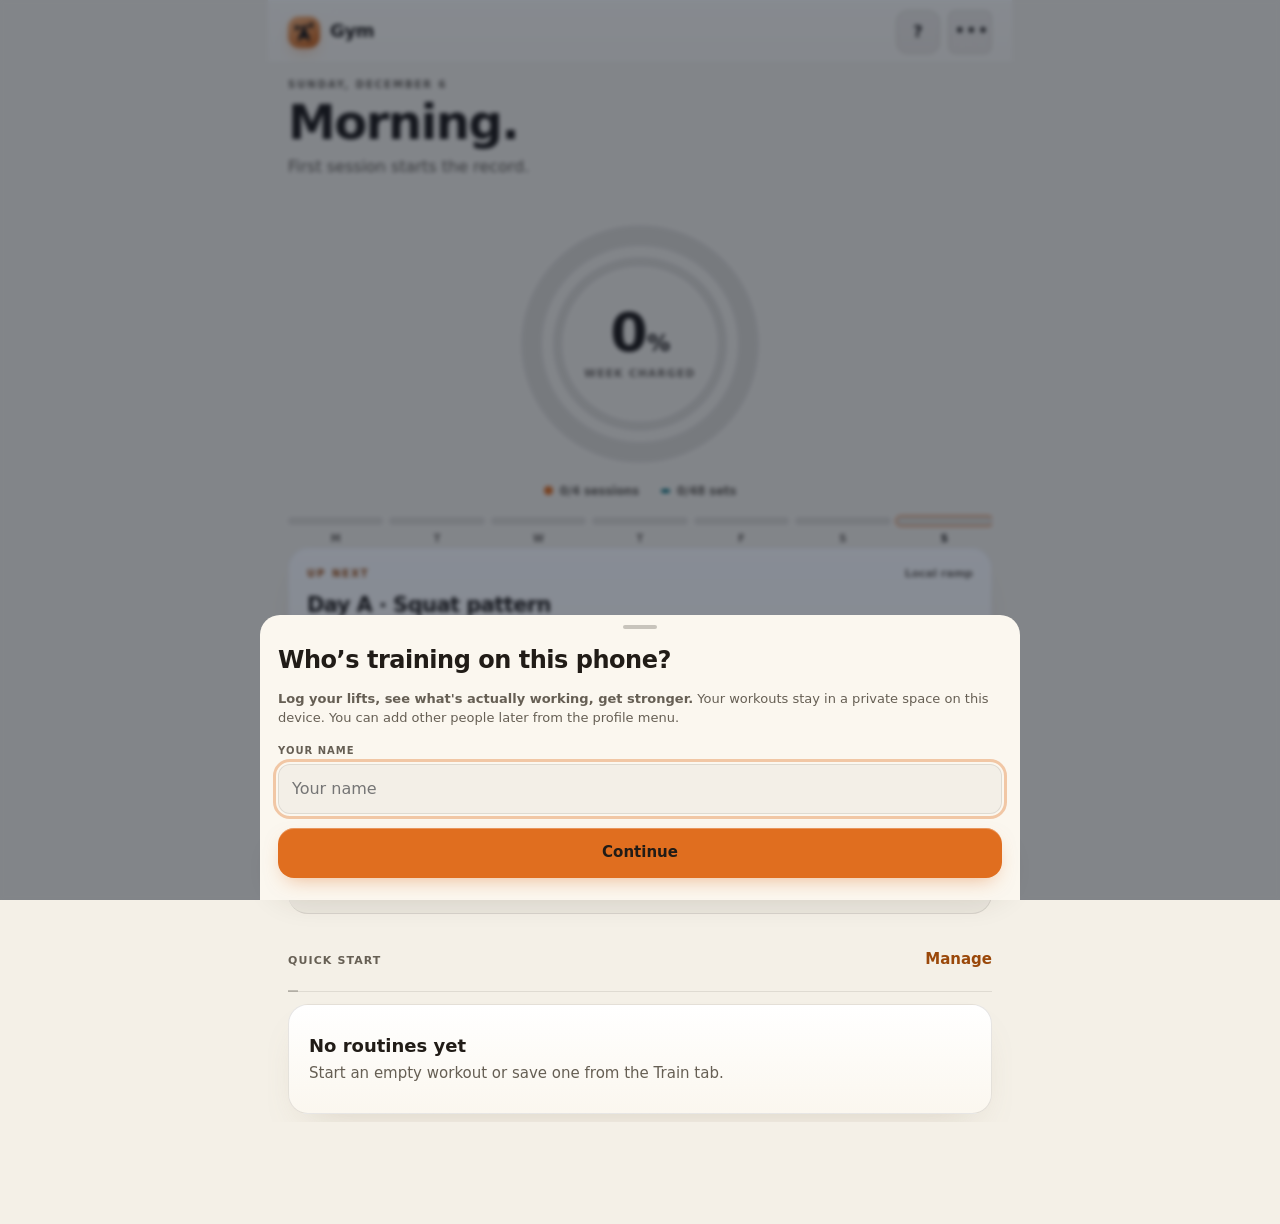
==== commit 3ffb3b74: "Today ported to the design: design-contract 6/6 green Mark: "do it properly, do it once, take your t" ====
--- a/index.html
+++ b/index.html
@@ -125,11 +125,14 @@
         </div>
         <div class="prog-group" data-seg="records">
           <div class="fold-2">
+            <!-- The design's Records pane is two grouped lists: PERSONAL RECORDS then ALL
+                 WORKOUTS. It has no consistency chart, so #weekChart stays in the DOM (its
+                 renderer still runs) but is not painted. -->
             <div class="section-heading"><div><p class="kicker">CONSISTENCY</p><h2>Last 8 weeks</h2></div></div>
             <div id="weekChart" class="chart-card"></div>
-            <div class="section-heading"><div><p class="kicker">MILESTONES</p><h2>Personal records</h2></div></div>
-            <div id="prFeed" class="pr-feed"></div>
-            <div class="section-heading"><div><p class="kicker">HISTORY</p><h2>All workouts</h2></div></div>
+            <div class="section-heading"><div><p class="kicker">PERSONAL RECORDS</p><h2>Personal records</h2></div></div>
+            <div id="prFeed" class="pr-feed group"></div>
+            <div class="section-heading"><div><p class="kicker">ALL WORKOUTS</p><h2>All workouts</h2></div></div>
             <div id="historyList" class="group"></div>
           </div>
         </div>
@@ -163,7 +166,6 @@
 
     <button id="returnChip" class="return-chip" hidden onclick="navigate('workout')" aria-label="Return to your running workout"></button>
     <nav id="bottomNav" class="bottom-nav" aria-label="Main navigation">
-      <div class="nav-cursor" id="navCursor" aria-hidden="true"></div>
       <button data-view="today" class="active" onclick="navigate('today')"><span><svg viewBox="0 0 24 24" fill="none" stroke="currentColor" stroke-width="2" stroke-linecap="round" stroke-linejoin="round" aria-hidden="true"><path d="M4 10.5 12 4l8 6.5V20a1 1 0 0 1-1 1h-4.5v-6h-5v6H5a1 1 0 0 1-1-1Z"/></svg></span><small>Today</small></button>
       <button data-view="train" onclick="navigate('train')"><span><svg viewBox="0 0 24 24" fill="none" stroke="currentColor" stroke-width="2" stroke-linecap="round" aria-hidden="true"><circle cx="12" cy="12" r="9"/><path d="M12 8v8M8 12h8"/></svg></span><small>Train</small></button>
       <button data-view="library" onclick="navigate('library')"><span><svg viewBox="0 0 24 24" fill="none" stroke="currentColor" stroke-width="2" stroke-linecap="round" aria-hidden="true"><rect x="4" y="4" width="7" height="7" rx="2"/><rect x="13" y="4" width="7" height="7" rx="2"/><rect x="4" y="13" width="7" height="7" rx="2"/><rect x="13" y="13" width="7" height="7" rx="2"/></svg></span><small>Library</small></button>
--- a/styles.css
+++ b/styles.css
@@ -55,8 +55,91 @@
 button,input,select,textarea{font:inherit;color:inherit}
 button{cursor:pointer}
 button:focus-visible,input:focus-visible,select:focus-visible,textarea:focus-visible{outline:3px solid rgba(224,110,31,.35);outline-offset:2px}
-.app-shell{width:100%;max-width:760px;min-height:100vh;margin:0 auto;padding:0 18px calc(var(--nav-height) + 42px + env(safe-area-inset-bottom))}
-.app-header{position:sticky;top:0;z-index:15;height:64px;display:flex;align-items:center;justify-content:space-between;margin:0 -18px;padding:0 18px;background:var(--glass-tint);-webkit-backdrop-filter:var(--glass-blur);backdrop-filter:var(--glass-blur);border-bottom:1px solid var(--hair);box-shadow:var(--glass-edge)}
+/* ============================================================================================
+   PROTOTYPE SOURCE - extracted verbatim from Mark's "Gym v2 Standalone.html", never authored here.
+   Regenerate with the extractor; the checked-in copy is design/extracted/tokens.css.
+
+   Mark, 2026-08-04: "dont guess it, just literally apply the same thing." So the design's own
+   tokens and utilities now live in this file rather than being translated into ours. Verified
+   before adding: the only three names that exist in both systems (--amber, --teal, --danger) hold
+   IDENTICAL values in BOTH schemes, and NO atomic class name collides with any class token in our
+   markup - so this block is purely additive and cannot restyle anything that already exists.
+
+   The prototype is 68% inline-styled and every inline style references these vars, which is why one
+   set of ported markup serves light AND dark: the theme lives entirely in the token override below.
+   ============================================================================================ */
+:root{
+  /* The design's page gutter, read from its scroll container: padding 76px 20px 96px. */
+  --gutter:20px;
+  --w:20,15,8;--sh:224,214,194;--am:224,110,31;--tl:11,110,119;--dg:170,70,60;--sf:239,138,61;--bg:#F4F0E7;
+  --desk:#E7E0D2;--desk2:#F6F2E9;--ink:#211C17;--ink2:#4A443C;--ink3:#5A5348;--mut:#665F54;--mut2:#6E675E;
+  --mut3:#7C7466;--mut4:#8B8372;--mut5:#9A9280;--amber2:#C85F14;--acc:#9A480A;--soft:#EF8A3D;--hi:#F7B57C;
+  --warm:#9A480A;--onAmber:#211C17;--teal2:#0B6E77;--c1:#FFFFFF;--c2:#FBF7EF;--c3:#FFFFFF;--c4:#FAF6EC;
+  --c5:#FFFFFF;--c6:#FDFAF3;--sheet:#FBF7EF;--receipt:#FCFAF4;--confirm:#FBF7EF;--segOn:#FFFFFF;
+  --chrome:rgba(251,247,239,.74);--chrome2:rgba(251,247,239,.84);--navBg:rgba(251,247,239,.62);
+  --restBg:rgba(251,247,239,.9);--toast:rgba(251,247,239,.96);--scrim:rgba(60,45,25,.34);
+  --scrim2:rgba(60,45,25,.42);
+}
+@media(prefers-color-scheme:dark){:root{
+  --w:255,255,255;--sh:0,0,0;--am:255,138,61;--tl:46,197,224;--dg:231,144,134;--sf:255,176,112;--bg:#0B0C0D;
+  --desk:#08090a;--desk2:#111315;--ink:#F4F1EA;--ink2:#C2C7CB;--ink3:#A7AEB5;--mut:#8A9097;--mut2:#7d848b;
+  --mut3:#6b7279;--mut4:#5f666d;--mut5:#4f565c;--amber2:#FF7A24;--acc:#FFB070;--soft:#FFB070;--hi:#FFC98A;
+  --warm:#FFC48A;--onAmber:#1a1206;--teal2:#4FD6EC;--c1:#1a1d20;--c2:#141618;--c3:#1c2023;--c4:#14171a;
+  --c5:#1e2225;--c6:#1c1f22;--sheet:#121417;--receipt:#141719;--confirm:#161a1c;--segOn:#2b2f33;
+  --chrome:rgba(11,12,13,.72);--chrome2:rgba(11,12,13,.82);--navBg:rgba(26,20,13,.58);--restBg:rgba(20,22,24,.86);
+  --toast:rgba(28,31,34,.94);--scrim:rgba(6,7,8,.62);--scrim2:rgba(6,7,8,.7);
+}}
+
+/* The design's 45 atomic utilities, verbatim. Low specificity on purpose: ported screen rules and
+   the elements' own inline styles both win over these. */
+.fx { display: flex; }
+.col { display: flex; flex-direction: column; }
+.grid { display: grid; }
+.ac { align-items: center; }
+.jc { justify-content: center; }
+.jb { justify-content: space-between; }
+.f1 { flex: 1 1 0%; }
+.noshrink { flex-shrink: 0; }
+.wrap { flex-wrap: wrap; }
+.fw5 { font-weight: 500; }
+.fw6 { font-weight: 600; }
+.fw7 { font-weight: 700; }
+.fw8 { font-weight: 800; }
+.fs11 { font-size: 11px; }
+.fs12 { font-size: 12px; }
+.fs13 { font-size: 13px; }
+.fs14 { font-size: 14px; }
+.fs15 { font-size: 15px; }
+.fs16 { font-size: 16px; }
+.fs20 { font-size: 20px; }
+.fs22 { font-size: 22px; }
+.upper { text-transform: uppercase; }
+.tc { text-align: center; }
+.nowrap { white-space: nowrap; }
+.gap8 { gap: 8px; }
+.gap10 { gap: 10px; }
+.gap12 { gap: 12px; }
+.gap16 { gap: 16px; }
+.gap24 { gap: 24px; }
+.m0 { margin: 0px; }
+.mt8 { margin-top: 8px; }
+.mt12 { margin-top: 12px; }
+.mt16 { margin-top: 16px; }
+.mb8 { margin-bottom: 8px; }
+.mb12 { margin-bottom: 12px; }
+.mb16 { margin-bottom: 16px; }
+.posrel { position: relative; }
+.posabs { position: absolute; }
+.round { border-radius: 50%; }
+.ohide { overflow: hidden; }
+.bbox { box-sizing: border-box; }
+.pointer { cursor: pointer; }
+.w100 { width: 100%; }
+.b0 { border-width: medium; border-style: none; border-color: currentcolor; border-image: none; }
+.gs { scrollbar-width: none; }
+
+.app-shell{width:100%;max-width:760px;min-height:100vh;margin:0 auto;padding:0 var(--gutter) calc(var(--nav-height) + 42px + env(safe-area-inset-bottom))}
+.app-header{position:sticky;top:0;z-index:15;height:64px;display:flex;align-items:center;justify-content:space-between;margin:0 calc(var(--gutter)*-1);padding:0 var(--gutter);background:var(--glass-tint);-webkit-backdrop-filter:var(--glass-blur);backdrop-filter:var(--glass-blur);border-bottom:1px solid var(--hair);box-shadow:var(--glass-edge)}
 .brand{display:flex;align-items:center;gap:10px;border:0;background:transparent;padding:0;color:var(--cream);font-weight:800;font-size:18px;letter-spacing:-.02em}
 .brand span{width:36px;height:36px;display:grid;place-items:center;border-radius:var(--r2);background:var(--amber);color:var(--on-amber);font-size:16px;font-weight:800}
 .icon-button{width:44px;height:44px;border:1px solid var(--hair);border-radius:var(--radius-sm);background:var(--glass-2);color:var(--cream);font-weight:800;letter-spacing:2px}
@@ -93,12 +176,12 @@
 .template-grid{display:grid;grid-template-columns:1fr 1fr;gap:13px}.template-card{min-height:118px;border:1px solid var(--card-hair);border-radius:var(--radius);background:var(--card-bg);-webkit-backdrop-filter:var(--glass-blur);backdrop-filter:var(--glass-blur);box-shadow:var(--glass-edge),var(--shadow);padding:18px;text-align:left;color:var(--cream);transition:transform .14s var(--ease)}.template-card:active{transform:scale(.975)}.template-card span{display:block;color:var(--amber-deep);font-size:11px;font-weight:800;letter-spacing:1px}.template-card strong{display:block;font-weight:800;font-size:18px;margin:8px 0 5px;line-height:1.15}.template-card small{color:var(--taupe);display:block;line-height:1.4}
 .search-wrap{display:flex;align-items:center;gap:10px;background:var(--glass-tint);-webkit-backdrop-filter:var(--glass-blur);backdrop-filter:var(--glass-blur);border:1px solid var(--hair);border-radius:var(--radius);padding:0 14px;height:52px;position:sticky;top:72px;z-index:5;box-shadow:var(--glass-edge)}.search-wrap span{font-size:22px;color:var(--taupe)}.search-wrap input{width:100%;border:0;outline:0;background:transparent;font-size:16px}.filter-row{display:flex;overflow-x:auto;gap:7px;margin:13px -18px 4px;padding:0 32px 0 18px;scrollbar-width:none;-webkit-mask-image:linear-gradient(90deg,#000 calc(100% - 28px),transparent);mask-image:linear-gradient(90deg,#000 calc(100% - 28px),transparent)}.filter-row::-webkit-scrollbar{display:none}.filter-chip{flex:none;white-space:nowrap;display:inline-flex;align-items:center;min-height:44px;border:1px solid var(--hair);border-radius:var(--r1);background:var(--glass-2);color:var(--cream);padding:0 14px;font-size:11px;font-weight:800;text-transform:uppercase;letter-spacing:1px;transition:transform .12s var(--ease),background .15s var(--ease)}.filter-chip:active{transform:scale(.94)}.filter-chip.active{background:var(--amber);color:var(--on-amber);border-color:var(--amber)}.result-count{color:var(--taupe);font-size:12px;margin:12px 2px 8px}.exercise-list{display:grid;gap:8px;margin-bottom:16px}.exercise-row{display:flex;align-items:center;justify-content:space-between;gap:10px;border:1px solid var(--card-hair);border-radius:var(--radius);background:var(--card-bg);-webkit-backdrop-filter:var(--glass-blur);backdrop-filter:var(--glass-blur);box-shadow:var(--glass-edge),var(--shadow);padding:13px 13px 13px 16px}.exercise-row strong{display:block}.exercise-row small{display:block;margin-top:3px;color:var(--taupe);font-size:11px}
 .metric-grid{display:grid;grid-template-columns:repeat(3,1fr);gap:9px}.metric{position:relative;min-height:102px;background:var(--card-bg);-webkit-backdrop-filter:var(--glass-blur);backdrop-filter:var(--glass-blur);border:1px solid var(--card-hair);border-radius:var(--radius);box-shadow:var(--glass-edge),var(--shadow);padding:16px 14px 14px}.metric::before{content:'';position:absolute;top:0;left:14px;right:14px;height:1px;background:var(--hair)}.metric::after{content:'';position:absolute;top:0;left:14px;width:10px;height:2px;background:var(--amber)}.metric strong{display:block;font-weight:800;font-size:28px;letter-spacing:-.02em;font-variant-numeric:tabular-nums lining-nums}.metric span{display:block;color:var(--taupe);font-size:11px;margin-top:6px}.chart-card{height:170px;padding:20px 14px 14px;display:flex;gap:8px;align-items:end}.bar-col{flex:1;height:100%;display:flex;flex-direction:column;justify-content:end;align-items:center;gap:6px}.bar-col i{width:100%;max-width:34px;min-height:4px;border-radius:2px;background:rgba(224,110,31,.22)}.bar-col.active i{background:var(--amber)}.bar-col small{font-size:9px;color:var(--taupe);font-variant-numeric:tabular-nums lining-nums}
-.workout-view{padding-bottom:132px}/* room for the fixed rest pill - 96px still let it sit on the last card's +Add set row (audit 2026-08-02) */body.workout-active .app-header,body.workout-active .bottom-nav{display:none}body.workout-active .app-shell{padding-top:0;padding-bottom:30px}.workout-header{position:sticky;top:0;z-index:10;background:var(--glass-tint);-webkit-backdrop-filter:var(--glass-blur);backdrop-filter:var(--glass-blur);display:flex;align-items:center;justify-content:space-between;margin:0 -18px;padding:14px 18px 12px;border-bottom:1px solid var(--hair);box-shadow:var(--glass-edge)}.workout-header h1{font-weight:800;font-size:12px;letter-spacing:1px;text-transform:uppercase;color:var(--taupe);margin:0}.workout-clock{margin:2px 0 0;color:var(--amber-deep);font-size:34px;font-weight:800;letter-spacing:0;line-height:1;font-variant-numeric:tabular-nums lining-nums}.workout-context{margin:8px 0 0;color:var(--taupe);font-size:12px;font-variant-numeric:tabular-nums lining-nums}.finish-button{padding:0 18px;background:var(--amber);color:var(--on-amber)}.live-metrics{display:grid;grid-template-columns:repeat(3,1fr);gap:6px;margin:12px 0}.live-metric{position:relative;padding:12px 8px 10px;border-radius:var(--radius);background:var(--glass-2);border:1px solid var(--hair)}.live-metric::before{content:'';position:absolute;top:0;left:10px;right:10px;height:1px;background:var(--hair)}.live-metric::after{content:'';position:absolute;top:0;left:10px;width:10px;height:2px;background:var(--amber)}.live-metric strong,.live-metric small{display:block}.live-metric strong{font-weight:800;font-size:18px;font-variant-numeric:tabular-nums lining-nums}.live-metric small{font-size:9px;color:var(--taupe);text-transform:uppercase;letter-spacing:.6px}.workout-exercises{display:grid;gap:12px}.workout-exercise{background:var(--card-bg);-webkit-backdrop-filter:var(--glass-blur);backdrop-filter:var(--glass-blur);border:1px solid var(--card-hair);border-radius:var(--radius);overflow:hidden;box-shadow:var(--glass-edge),var(--shadow)}.exercise-head{display:flex;justify-content:space-between;align-items:start;padding:16px 16px 10px}.exercise-head h2{font-weight:800;font-size:18px;margin:0}.exercise-head p{color:var(--taupe);font-size:11px;margin:3px 0 0}.exercise-more{border:0;background:transparent;color:var(--cream);min-width:44px;height:44px;font-weight:800}.previous-strip{margin:0 14px 10px;padding:9px 10px;border-radius:var(--r2);background:rgba(11,110,119,.1);color:var(--teal);font-size:11px;font-variant-numeric:tabular-nums lining-nums}.set-grid{display:grid;grid-template-columns:34px 1fr 1fr 48px;gap:7px;align-items:center;padding:5px 14px}.set-grid.header{font-size:9px;color:var(--taupe);text-transform:uppercase;letter-spacing:.7px;padding-top:0;padding-bottom:7px;border-bottom:1px solid var(--hair)}.set-row{position:relative;margin:2px 8px;padding:7px 6px;border-radius:var(--r1);transition:background .16s var(--ease),box-shadow .16s var(--ease)}.set-row.completed{background:rgba(224,110,31,.13);box-shadow:inset 4px 0 0 var(--amber)}.set-row.notched{box-shadow:inset 3px 0 0 var(--amber);border:1px solid rgba(224,110,31,.4)}
+.workout-view{padding-bottom:132px}/* room for the fixed rest pill - 96px still let it sit on the last card's +Add set row (audit 2026-08-02) */body.workout-active .app-header,body.workout-active .bottom-nav{display:none}body.workout-active .app-shell{padding-top:0;padding-bottom:30px}.workout-header{position:sticky;top:0;z-index:10;background:var(--glass-tint);-webkit-backdrop-filter:var(--glass-blur);backdrop-filter:var(--glass-blur);display:flex;align-items:center;justify-content:space-between;margin:0 calc(var(--gutter)*-1);padding:14px var(--gutter) 12px;border-bottom:1px solid var(--hair);box-shadow:var(--glass-edge)}.workout-header h1{font-weight:800;font-size:12px;letter-spacing:1px;text-transform:uppercase;color:var(--taupe);margin:0}.workout-clock{margin:2px 0 0;color:var(--amber-deep);font-size:34px;font-weight:800;letter-spacing:0;line-height:1;font-variant-numeric:tabular-nums lining-nums}.workout-context{margin:8px 0 0;color:var(--taupe);font-size:12px;font-variant-numeric:tabular-nums lining-nums}.finish-button{padding:0 var(--gutter);background:var(--amber);color:var(--on-amber)}.live-metrics{display:grid;grid-template-columns:repeat(3,1fr);gap:6px;margin:12px 0}.live-metric{position:relative;padding:12px 8px 10px;border-radius:var(--radius);background:var(--glass-2);border:1px solid var(--hair)}.live-metric::before{content:'';position:absolute;top:0;left:10px;right:10px;height:1px;background:var(--hair)}.live-metric::after{content:'';position:absolute;top:0;left:10px;width:10px;height:2px;background:var(--amber)}.live-metric strong,.live-metric small{display:block}.live-metric strong{font-weight:800;font-size:18px;font-variant-numeric:tabular-nums lining-nums}.live-metric small{font-size:9px;color:var(--taupe);text-transform:uppercase;letter-spacing:.6px}.workout-exercises{display:grid;gap:12px}.workout-exercise{background:var(--card-bg);-webkit-backdrop-filter:var(--glass-blur);backdrop-filter:var(--glass-blur);border:1px solid var(--card-hair);border-radius:var(--radius);overflow:hidden;box-shadow:var(--glass-edge),var(--shadow)}.exercise-head{display:flex;justify-content:space-between;align-items:start;padding:16px 16px 10px}.exercise-head h2{font-weight:800;font-size:18px;margin:0}.exercise-head p{color:var(--taupe);font-size:11px;margin:3px 0 0}.exercise-more{border:0;background:transparent;color:var(--cream);min-width:44px;height:44px;font-weight:800}.previous-strip{margin:0 14px 10px;padding:9px 10px;border-radius:var(--r2);background:rgba(11,110,119,.1);color:var(--teal);font-size:11px;font-variant-numeric:tabular-nums lining-nums}.set-grid{display:grid;grid-template-columns:34px 1fr 1fr 48px;gap:7px;align-items:center;padding:5px 14px}.set-grid.header{font-size:9px;color:var(--taupe);text-transform:uppercase;letter-spacing:.7px;padding-top:0;padding-bottom:7px;border-bottom:1px solid var(--hair)}.set-row{position:relative;margin:2px 8px;padding:7px 6px;border-radius:var(--r1);transition:background .16s var(--ease),box-shadow .16s var(--ease)}.set-row.completed{background:rgba(224,110,31,.13);box-shadow:inset 4px 0 0 var(--amber)}.set-row.notched{box-shadow:inset 3px 0 0 var(--amber);border:1px solid rgba(224,110,31,.4)}
 @keyframes settleDone{0%{transform:translateX(0) scaleY(1)}30%{transform:translateX(3px) scaleY(1)}60%{transform:translateX(0) scaleY(.94) translateY(-1px);opacity:.85}100%{transform:none;opacity:1}}
 .set-row.just-done{animation:settleDone .28s var(--ease)}
 .set-row.just-done::after{content:'';position:absolute;inset:0;border-radius:var(--r1);box-shadow:0 0 0 2px var(--amber);opacity:0;animation:afterimage .42s var(--ease);pointer-events:none}
 @keyframes afterimage{0%{opacity:.5}100%{opacity:0}}.set-row.completed .set-number{color:var(--amber-deep)}.set-row.completed .set-input{background:var(--card-solid);border-color:var(--amber-soft)}.set-number{text-align:center;color:var(--taupe);font-weight:800;font-variant-numeric:tabular-nums lining-nums}.set-input{width:100%;height:44px;border:1px solid var(--hair);border-radius:var(--r2);background:var(--glass);color:var(--cream);text-align:center;font-weight:700;font-size:16px;font-variant-numeric:tabular-nums lining-nums}.set-done{width:48px;height:48px;border:1px solid var(--hair);border-radius:var(--radius-sm);background:var(--glass-2);color:var(--taupe);font-size:18px;transition:transform .15s var(--ease),background .15s var(--ease)}.set-done.done{background:var(--amber);border-color:var(--amber);color:var(--on-amber);transform:scale(1.06)}.add-set{width:calc(100% - 28px);margin:8px 14px 14px;height:44px;border:0;border-radius:var(--radius);background:var(--glass-2);color:var(--amber-deep);font-weight:800}.add-exercise-button{margin-top:14px}.danger-link{display:block;margin:20px auto 0;border:0;background:transparent;color:var(--danger);height:44px;font-weight:700}
-.bottom-nav{position:fixed;z-index:20;bottom:max(10px,env(safe-area-inset-bottom));left:50%;transform:translateX(-50%);width:calc(100vw - 24px);max-width:736px;height:var(--nav-height);padding:7px;display:grid;grid-template-columns:repeat(4,minmax(0,1fr));background:var(--glass-tint);-webkit-backdrop-filter:var(--glass-blur);backdrop-filter:var(--glass-blur);border:1px solid var(--hair);border-radius:var(--radius);box-shadow:var(--glass-edge),var(--shadow)}.nav-cursor{position:absolute;top:7px;left:7px;height:calc(var(--nav-height) - 14px);width:calc((100% - 14px)/4);border-radius:var(--r1);background:rgba(224,110,31,.14);transition:transform .3s var(--ease);pointer-events:none;z-index:0}.bottom-nav button{position:relative;z-index:1;border:0;border-radius:var(--r1);background:transparent;color:var(--taupe);display:grid;place-content:center;gap:2px}.bottom-nav button span{font-size:19px;line-height:1}.bottom-nav button small{font-size:10px;font-weight:700}.bottom-nav button.active{color:var(--amber-deep)}
+.bottom-nav{position:fixed;z-index:20;bottom:max(10px,env(safe-area-inset-bottom));left:50%;transform:translateX(-50%);width:calc(100vw - 24px);max-width:736px;height:var(--nav-height);padding:7px;display:grid;grid-template-columns:repeat(4,minmax(0,1fr));background:var(--glass-tint);-webkit-backdrop-filter:var(--glass-blur);backdrop-filter:var(--glass-blur);border:1px solid var(--hair);border-radius:var(--radius);box-shadow:var(--glass-edge),var(--shadow)}.bottom-nav button{position:relative;z-index:1;border:0;border-radius:var(--r1);background:transparent;color:var(--taupe);display:grid;place-content:center;gap:2px}.bottom-nav button span{font-size:19px;line-height:1}.bottom-nav button small{font-size:10px;font-weight:700}.bottom-nav button.active{color:var(--amber-deep)}
 .rest-pill{display:none;position:fixed;z-index:40;right:14px;bottom:14px;align-items:center;gap:9px;border:1px solid var(--hair);border-radius:var(--radius-sm);background:var(--glass-tint);-webkit-backdrop-filter:var(--glass-blur);backdrop-filter:var(--glass-blur);color:var(--cream);padding:10px 13px;box-shadow:var(--glass-edge),var(--shadow)}.rest-pill.show{display:flex}.rest-pill span,.rest-pill small{font-size:10px;color:var(--amber-deep);font-weight:700}.rest-pill strong{font-weight:800;font-size:16px;font-variant-numeric:tabular-nums lining-nums}
 dialog{color:var(--cream)}dialog:not([open]){display:none!important}dialog::backdrop{background:rgba(7,18,36,.48);backdrop-filter:blur(2px)}.sheet{width:min(100vw,760px);max-width:none;max-height:min(88vh,88dvh);margin:auto 0 0;border:0;border-radius:10px 10px 0 0;padding:0;background:var(--glass-solid);-webkit-backdrop-filter:var(--glass-blur);backdrop-filter:var(--glass-blur);overflow:hidden}.sheet[open]{display:flex;flex-direction:column}.sheet-scroll{min-height:0;overflow-y:auto;overscroll-behavior:contain;padding:8px 18px max(22px,env(safe-area-inset-bottom))}.sheet[open]{animation:sheetUp .22s var(--ease) both}@keyframes sheetUp{from{transform:translateY(30px);opacity:.6}}.sheet-handle{width:28px;height:3px;border-radius:0;background:var(--hair-bright);margin:2px auto 14px}.sheet-head{display:flex;align-items:center;justify-content:space-between;gap:12px;margin-bottom:16px}.sheet-head h2{font-weight:800;font-size:24px;letter-spacing:-.02em;margin:0}.close-button{width:44px;height:44px;border:1px solid var(--hair);border-radius:var(--radius-sm);background:var(--glass-2);color:var(--cream);font-size:20px}.field{display:grid;gap:6px;margin-bottom:14px}.field label{font-size:10px;font-weight:800;letter-spacing:1px;color:var(--taupe)}.field input,.field select,.field textarea{width:100%;min-height:50px;border:1px solid var(--hair);border-radius:var(--r2);background:var(--glass);color:var(--cream);padding:0 13px;font-size:16px}.field textarea{padding:12px;resize:vertical}.picker-search{position:sticky;top:0;margin-bottom:10px}.picker-filters{margin-top:0;margin-bottom:4px}
 .cue-strip{margin:0 14px 8px;padding:9px 10px;border-radius:var(--r2);background:rgba(224,110,31,.1);color:var(--amber-deep);font-size:12px;font-weight:600}
@@ -126,7 +209,7 @@
 .trend-dot{fill:var(--amber);stroke:var(--card-solid);stroke-width:2}
 .trend-grid-line{stroke:var(--hair);stroke-width:1}
 .trend-tick{font-size:9px;fill:var(--taupe);font-weight:600}
-.trend-picker{display:flex;overflow-x:auto;gap:7px;margin:0 -18px 12px;padding:0 18px;scrollbar-width:none}.trend-picker::-webkit-scrollbar{display:none}
+.trend-picker{display:flex;overflow-x:auto;gap:7px;margin:0 calc(var(--gutter)*-1) 12px;padding:0 var(--gutter);scrollbar-width:none}.trend-picker::-webkit-scrollbar{display:none}
 .locked-card{padding:22px 20px;text-align:center;color:var(--taupe);border-style:dashed;background:var(--glass)}
 .locked-card strong{display:block;color:var(--cream);font-weight:800;font-size:16px;margin-bottom:4px}
 .locked-card .lock-progress{display:flex;justify-content:center;gap:6px;margin-top:12px}.locked-card .lock-progress i{width:26px;height:6px;border-radius:2px;background:var(--glass-2);border:1px solid var(--hair)}.locked-card .lock-progress i.full{background:var(--amber);border-color:var(--amber)}
@@ -147,9 +230,12 @@
 .coach-list li{font-size:13px;color:var(--cream);font-variant-numeric:tabular-nums lining-nums;padding-left:12px;position:relative}
 .coach-list li::before{content:'';position:absolute;left:0;top:8px;width:5px;height:5px;border-radius:0;background:var(--amber)}
 .coach-list li.coach-skip{color:var(--taupe)}.coach-list li.coach-skip::before{background:var(--taupe)}
-.coach-prov{margin:0 0 12px;color:var(--taupe);font-size:11px;font-variant-numeric:tabular-nums lining-nums}
-.coach-sync{display:flex;align-items:center;justify-content:space-between;gap:10px;margin-top:12px;padding-top:10px;border-top:1px solid var(--hair)}
-.coach-sync span{color:var(--taupe);font-size:11px;font-variant-numeric:tabular-nums lining-nums}
+/* The design's single note line: margin 13px 0 0, 12px. DELIBERATE DEVIATION, contrast: the design's
+   --mut2 measures 4.47:1 on this card in DARK - three hundredths under AA - so the ink is --faint,
+   the value already calibrated against this exact surface. */
+.coach-prov{margin:13px 0 0;color:var(--faint);font-size:12px}
+
+
 .beighton-toggle{display:flex;align-items:center;justify-content:space-between;gap:14px;margin-top:14px;padding:13px 14px;border:1px solid var(--hair);border-radius:var(--r2);background:var(--glass)}
 .beighton-toggle strong{display:block;font-weight:800;font-size:14px}
 .beighton-toggle small{display:block;margin-top:3px;color:var(--taupe);font-size:11px;line-height:1.4}
@@ -192,7 +278,7 @@
 /* ---- Exercise catalogue picker (council 2026-07-19): Quick Picks + one muscle row + Filters control + stable list ---- */
 .quick-picks:not(:empty){margin:6px 0 4px}
 .quick-kicker{margin:0 2px 8px;color:var(--amber-deep)}
-.quick-row{display:flex;gap:8px;overflow-x:auto;margin:0 -18px;padding:0 18px 2px;scrollbar-width:none}
+.quick-row{display:flex;gap:8px;overflow-x:auto;margin:0 calc(var(--gutter)*-1);padding:0 var(--gutter) 2px;scrollbar-width:none}
 .quick-row::-webkit-scrollbar{display:none}
 .quick-chip{flex:none;display:inline-flex;align-items:center;gap:6px;min-height:44px;max-width:210px;overflow:hidden;padding:0 14px;border:1px solid var(--card-hair);border-radius:var(--r1);background:var(--card-bg);-webkit-backdrop-filter:var(--glass-blur);backdrop-filter:var(--glass-blur);box-shadow:var(--glass-edge);color:var(--cream);font-weight:700;font-size:13px;transition:transform .12s var(--ease)}
 .quick-chip:active{transform:scale(.96)}
@@ -303,7 +389,7 @@
 /* Bars scale to 72% max so the count label + day label never force flex-shrink distortion (Codex verify 2026-07-20). */
 /* Nav: floating pill, glowing sculpted indicator, geometry fixed. */
 .bottom-nav{border-radius:var(--nav-radius);padding:8px;box-shadow:var(--glass-edge),var(--shadow),0 -1px 0 rgba(255,255,255,.04)}
-.nav-cursor{top:8px;left:8px;height:calc(var(--nav-height) - 16px);width:calc((100% - 16px)/4);border-radius:calc(var(--nav-radius) - 8px);background:linear-gradient(180deg,rgba(var(--bloom-amber),.28),rgba(var(--bloom-amber),.14));box-shadow:0 0 14px rgba(var(--bloom-amber),.35),inset 0 1px 0 rgba(255,255,255,.25);transition:transform .3s cubic-bezier(.3,1.18,.4,1)}
+
 .bottom-nav button{transition:color .2s var(--ease)}
 .bottom-nav button svg{transition:transform .3s cubic-bezier(.3,1.6,.4,1)}
 .bottom-nav button.active svg{transform:translateY(-1px) scale(1.12)}
@@ -366,9 +452,15 @@
 
 /* --- Premium tinted LIVE card: radial amber from top-right + amber border + inset amber top-light.
    --card-bg is already token-paired, so this reads as soft cream-amber on white / amber ember on #1D2228. --- */
-.card-live{position:relative;overflow:hidden;border-color:rgba(var(--bloom-amber),.34);
-  background:radial-gradient(130% 90% at 100% 0,rgba(var(--bloom-amber),.16),transparent 55%),var(--card-bg);
-  box-shadow:var(--shadow),inset 0 1px 0 rgba(var(--bloom-amber),.24)}
+/* NEUTRALISED 2026-08-04. Mark: "these boxes dont match up. the current one have a orange fade on
+   them and the shape and feel off them is just different." He was right, and the cause was not a
+   mis-ported token - it was the opposite. `--card-bg` is ALREADY byte-identical to the prototype's
+   card in both schemes (light #FFFFFF->#FBF7EF, dark #1a1d20->#141618, measured off the running
+   prototype). This rule then painted an invented amber radial wash ON TOP of a value that was already
+   correct, plus an amber border and an amber inset. The design has no tinted "live" card at all.
+   So the whole tint is gone and a live card is now simply a card. The class stays because four
+   surfaces reference it; it just no longer repaints them. */
+.card-live{position:relative;overflow:hidden}
 
 /* Live dot — CSS-only pulse; covered by the global reduced-motion kill-switch. */
 .live-dot{display:inline-block;width:9px;height:9px;border-radius:50%;background:var(--amber);margin-right:9px;vertical-align:baseline;box-shadow:0 0 0 0 rgba(var(--bloom-amber),.5);animation:livePulse 1.8s var(--ease) infinite}
@@ -389,7 +481,7 @@
 /* Hero activity numerals. */
 .activity-card.card-live .arc-value strong{font-size:27px}
 /* Routines become a horizontal start strip. */
-.routine-strip{display:flex;gap:11px;overflow-x:auto;margin:0 -18px;padding:2px 18px 8px;scrollbar-width:none}
+.routine-strip{display:flex;gap:11px;overflow-x:auto;margin:0 calc(var(--gutter)*-1);padding:2px var(--gutter) 8px;scrollbar-width:none}
 .routine-strip::-webkit-scrollbar{display:none}
 .routine-strip-card{flex:none;width:204px;display:flex;flex-direction:column;gap:12px;min-height:126px;padding:16px 16px 15px;border:1px solid var(--card-hair);border-radius:var(--radius);background:var(--card-bg);box-shadow:var(--glass-edge),var(--shadow)}
 .routine-strip-card .rs-top{display:flex;align-items:start;justify-content:space-between;gap:8px}
@@ -510,7 +602,7 @@
    ======================================================================== */
 
 /* ---- Update-ready pill (release truth). Chrome glass, persistent + tappable, slides up. ---- */
-.update-pill{position:fixed;left:50%;bottom:calc(var(--nav-height) + 14px + env(safe-area-inset-bottom));transform:translate(-50%,140%);z-index:60;display:inline-flex;align-items:center;gap:9px;min-height:44px;padding:0 18px;border:1px solid var(--amber);border-radius:999px;background:var(--glass-solid);color:var(--cream);font-weight:800;font-size:13px;box-shadow:var(--shadow),var(--glass-edge);transition:transform .4s var(--ease),opacity .3s var(--ease);opacity:0}
+.update-pill{position:fixed;left:50%;bottom:calc(var(--nav-height) + 14px + env(safe-area-inset-bottom));transform:translate(-50%,140%);z-index:60;display:inline-flex;align-items:center;gap:9px;min-height:44px;padding:0 var(--gutter);border:1px solid var(--amber);border-radius:999px;background:var(--glass-solid);color:var(--cream);font-weight:800;font-size:13px;box-shadow:var(--shadow),var(--glass-edge);transition:transform .4s var(--ease),opacity .3s var(--ease);opacity:0}
 .update-pill[hidden]{display:none}
 .update-pill.show{transform:translate(-50%,0);opacity:1}
 .update-pill .update-dot{width:9px;height:9px;border-radius:50%;background:var(--amber);box-shadow:0 0 0 3px rgba(var(--bloom-amber),.22)}
@@ -856,8 +948,8 @@
 .desk-text strong{display:block;font-weight:800;font-size:16px}
 .desk-text small{display:block;margin-top:3px;color:var(--taupe);font-size:12px}
 .desk-actions{display:flex;gap:7px}
-.desk-menu,.desk-start{min-height:44px;border-radius:var(--r1);font-weight:800}
-.desk-menu{min-width:44px;border:1px solid var(--hair);background:var(--glass-2);color:var(--cream);letter-spacing:2px}
+.desk-start{min-height:44px;border-radius:var(--r1);font-weight:800}
+
 .desk-start{padding:0 15px;border:0;background:var(--teal);color:var(--teal-ink-on);transition:transform .12s var(--ease)}
 .desk-start:active{transform:scale(.98)}
 
@@ -912,9 +1004,7 @@
    ============================================================================================== */
 /* The cursor is now a LIT surface, not a flat wash: gradient fill, inner top-light, soft amber
    under-glow, and a light spring overshoot on the slide (Codex: heavy overshoot reads rubbery). */
-.nav-cursor{background:linear-gradient(180deg,rgba(224,110,31,.22),rgba(224,110,31,.10));
-  box-shadow:inset 0 1px 0 rgba(255,255,255,.18),0 4px 14px -6px rgba(224,110,31,.55);
-  transition:transform .35s cubic-bezier(.25,1.25,.35,1)}
+
 /* Active icon: colour + 1px lift + tight glow. Stroke weight is NEVER animated (shimmer). */
 .bottom-nav button.active svg{filter:drop-shadow(0 0 5px rgba(255,138,61,.45))}
 .bottom-nav button{transition:color .2s var(--ease),transform .12s var(--ease)}
@@ -978,7 +1068,7 @@
 .workout-card .workout-start{position:absolute;top:6px;right:6px;width:44px;height:44px;margin:0;display:grid;place-items:center;border:0;border-radius:var(--r1);background:transparent;color:var(--amber-deep)}
 .workout-card .workout-start svg{width:20px;height:20px}
 /* Plans ride a horizontal shelf: one row of swipeable posters instead of a stack of full cards. */
-#planList{grid-template-columns:none;grid-auto-flow:column;grid-auto-columns:min(76%,290px);overflow-x:auto;scroll-snap-type:x mandatory;scrollbar-width:none;margin:0 -18px;padding:2px 18px 6px}
+#planList{grid-template-columns:none;grid-auto-flow:column;grid-auto-columns:min(76%,290px);overflow-x:auto;scroll-snap-type:x mandatory;scrollbar-width:none;margin:0 calc(var(--gutter)*-1);padding:2px var(--gutter) 6px}
 #planList::-webkit-scrollbar{display:none}
 #planList .plan-card{scroll-snap-align:start;min-height:118px}
 .workout-meta{margin-top:7px;color:var(--faint);font-size:11px;font-weight:700;font-variant-numeric:tabular-nums lining-nums}
@@ -1057,8 +1147,7 @@
 }
 /* Minimise: transform ONLY, so layout never shifts and no clearance ever churns. */
 body.nav-min .bottom-nav{transform:scale(.80) translateY(6px)}
-/* The sliding cursor is replaced by the per-tab pill below. */
-.nav-cursor{display:none}
+
 .bottom-nav button{
   flex:1 1 0;min-width:0;height:100%;
   padding:0 8px;gap:3px;
@@ -1224,6 +1313,11 @@
   /* Light scheme (this file's base). Paired 1:1 with the dark block below. */
   --card-bg:linear-gradient(180deg,#FFFFFF,#FBF7EF);
   --card-hair:rgba(20,15,8,.10);
+  /* Primary CTA, read straight out of the running prototype in BOTH schemes (2026-08-04). The design's
+     CTA is a 135deg amber gradient with an inset white top-light and NO drop shadow; ours was flat
+     var(--amber) with a 20px cast, which is what made it read as a different button. */
+  --cta-grad:linear-gradient(135deg,#EF8A3D,#C85F14);
+  --cta-ink:#211C17;
   --group-bg:rgba(20,15,8,.035);
   --hair:rgba(20,15,8,.09);
   /* One soft cast + a top light, replacing the old 3-layer stack. Shadow alphas in
@@ -1245,6 +1339,8 @@
   --page:#0B0C0D;
   --card-bg:linear-gradient(180deg,#1a1d20,#141618);
   --card-hair:rgba(255,255,255,.07);
+  --cta-grad:linear-gradient(135deg,#FFB070,#FF7A24);
+  --cta-ink:#1A1206;
   --group-bg:rgba(255,255,255,.035);
   --hair:rgba(255,255,255,.06);
   --shadow:0 18px 40px -20px rgba(0,0,0,.9),inset 0 1px 0 rgba(255,255,255,.08);
@@ -1273,7 +1369,7 @@
 .cr-out{stroke:url(#ringGradWorkouts);stroke-width:10;filter:drop-shadow(0 0 8px rgba(var(--bloom-amber),.42))}
 .cr-in{stroke:url(#ringGradSets);stroke-width:4.5;transition-delay:.1s;filter:drop-shadow(0 0 6px rgba(var(--bloom-teal),.42))}
 .cr-centre{position:absolute;inset:0;display:grid;place-content:center;gap:1px;
-  border:0;background:transparent;color:inherit;border-radius:50%;padding:0}
+  border:0;background:transparent;color:inherit;cursor:pointer;padding:0}
 .cr-centre .hero-num{font-size:clamp(38px,14vw,54px);font-weight:800;letter-spacing:-.05em;line-height:1;
   font-variant-numeric:tabular-nums lining-nums}
 .cr-centre .cr-pct{font-size:23px;font-weight:800;letter-spacing:-.02em;margin-left:1px}
@@ -1288,7 +1384,10 @@
 .cr-key-in i{width:9px;height:4px;border-radius:2px;background:var(--teal)}
 
 /* ---- UP NEXT card: exercise chips + one full-width CTA ---- */
-.up-next{padding:0;overflow:hidden}
+/* The design's UP NEXT card, measured: 350x264, radius 22, a 1px rgba(var(--w),.07) hairline and the
+   --c1 -> --c2 vertical gradient. 22 is the design's own number, not our old concentric 20. */
+.up-next{padding:0;overflow:hidden;border-radius:22px;
+  background:linear-gradient(180deg,var(--c1),var(--c2));border:1px solid rgba(var(--w),.07)}
 .up-next-body{padding:18px 18px 14px}
 .up-next .coach-top{display:flex;align-items:baseline;gap:10px}
 .up-next-src{margin-left:auto;color:var(--faint);font-size:11px;font-weight:600}
@@ -1301,14 +1400,19 @@
 .next-chip-skip{font-style:italic;color:var(--faint)}
 .next-chip-more{color:var(--faint)}
 .up-next .coach-cue{display:block;margin-top:10px;color:var(--faint);font-size:12px;line-height:1.5}
-.up-next-cta{display:block;width:100%;min-height:56px;border:0;border-radius:0;font-size:16.5px;font-weight:800;letter-spacing:-.01em}
-.up-next .coach-sync{padding:12px 18px;border-top:1px solid var(--hair);margin:0}
+/* The design's CTA is a 135deg gradient with an inset white top-light and NO drop shadow, full-bleed
+   at the bottom of the card so the card's own radius clips it (hence border-radius:0). Values read
+   from the running prototype in both schemes, not inferred. */
+.up-next-cta{display:block;width:100%;min-height:56px;border:0;border-radius:0;font-size:16.5px;font-weight:800;letter-spacing:-.01em;
+  background:var(--cta-grad);color:var(--cta-ink);box-shadow:inset 0 1px 0 rgba(255,255,255,.35)}
+.up-next 
 
 /* ---- Grouped inset list (Desk Reset + last session) ---- */
 .group{border-radius:var(--r-group);background:var(--group-bg);border:1px solid var(--card-hair);overflow:hidden}
 .group[hidden]{display:none}
 .group>div:not(:last-child) .group-row{border-bottom:1px solid var(--hair)}
-.group-row{display:flex;width:100%;align-items:center;gap:12px;min-height:56px;padding:12px 14px;
+/* The design's group rows are padding:14px 16px (design/extracted/today.html). */
+.group-row{display:flex;width:100%;align-items:center;gap:12px;min-height:56px;padding:14px 16px;
   border:0;background:transparent;color:var(--cream);text-align:left;font:inherit}
 .row-glyph{width:34px;height:34px;flex:none;border-radius:var(--r-control);display:grid;place-items:center;
   font-size:14px;font-weight:800;font-style:normal}
@@ -1320,11 +1424,15 @@
 .row-chev{color:var(--taupe);font-size:18px;flex:none}
 .group-row-empty{color:var(--faint)}
 /* Both actions keep a full 44px target even though the ••• glyph is small. */
-.desk-row .desk-actions{display:flex;align-items:center;gap:8px;flex:none}
-.desk-menu{min-width:44px;min-height:44px;border:0;background:transparent;color:var(--taupe);
-  border-radius:var(--r-control);font-size:15px;letter-spacing:.06em}
-.desk-start{min-width:64px;min-height:44px;padding:0 14px;border-radius:var(--r-control);
-  border:1px solid var(--teal-deep);background:rgba(var(--bloom-teal),.10);color:var(--teal-deep);font-size:13px;font-weight:800}
+
+
+/* Geometry verbatim from the design (14px radius, 44x64 minimums, its rgba(var(--tl),...) fill).
+   DELIBERATE DEVIATION, contrast: the design's own --teal ink on that 10% tint measures 4.28:1 in
+   LIGHT mode, under AA. Mark is colour-blind and the contrast rule does not bend for a mockup, so the
+   ink is the paired --teal-deep. Dark mode is unaffected: --teal-deep is #2EC5E0 there, which IS the
+   design's --teal, so dark is byte-identical to the prototype. */
+.desk-start{min-width:64px;min-height:44px;padding:0 14px;border-radius:14px;
+  border:1px solid rgba(var(--tl),.4);background:rgba(var(--tl),.1);color:var(--teal-deep);font-size:13px;font-weight:800}
 /* The group IS the Desk Reset surface in v2, so it wears `.desk-card` (browser-flow's selector).
    Neutralise that class's old standalone-card geometry, keep only its clearance margin. */
 .group.desk-card{display:block;grid-template-columns:none;padding:0;border-left:0;margin:12px 0}
@@ -1540,7 +1648,7 @@
 .workout-start svg{width:14px;height:14px}
 
 /* ---- Plan shelf: horizontal, not a grid ---- */
-.plan-shelf{display:flex;gap:11px;overflow-x:auto;margin:0 -18px;padding:2px 18px 8px;scrollbar-width:none}
+.plan-shelf{display:flex;gap:11px;overflow-x:auto;margin:0 calc(var(--gutter)*-1);padding:2px var(--gutter) 8px;scrollbar-width:none}
 .plan-shelf::-webkit-scrollbar{display:none}
 .plan-shelf-card{flex:none;width:178px;text-align:left;padding:16px;border-radius:var(--r-card);
   border:1px solid var(--card-hair);color:var(--cream);
@@ -1562,6 +1670,28 @@
 .pd-count::after{content:'\203A';font-size:17px;line-height:1;transform:rotate(90deg);transition:transform .2s var(--ease)}
 .plan-day[open] .pd-count::after{transform:rotate(-90deg)}
 .pd-list{margin:0 0 12px;padding:0 0 0 18px;color:var(--taupe);font-size:12.5px;line-height:1.6}
+/* A plan day carrying a real scheme (Mark's chain, 2026-08-03). Diffed against the prototype's Train
+   tab: every list of things there is a GROUPED INSET block (rounded, tinted, hairline dividers) and
+   every startable row is name-left / 44px amber play-right. The first cut was a bare indented <ul>
+   with the play button on the LEFT beside a label - a grammar that appears nowhere else in the app or
+   in the design. Same tokens as .exercise-list below, so this is reuse, not a new component. */
+.pd-scheme{list-style:none;margin:0 0 10px;padding:0;border-radius:var(--r-group);
+  background:var(--group-bg);border:1px solid var(--card-hair);overflow:hidden}
+.pd-scheme li{display:flex;align-items:center;justify-content:space-between;gap:12px;
+  min-height:44px;padding:9px 14px;color:var(--cream);font-size:13.5px;line-height:1.35}
+.pd-scheme li:not(:last-child){border-bottom:1px solid var(--hair)}
+.pd-dose{flex:none;color:var(--faint);font-size:11.5px;font-weight:600;font-variant-numeric:tabular-nums}
+.pd-note{margin:0 0 10px;color:var(--faint);font-size:12px;line-height:1.55}
+/* The day's start row: the same shape as the prototype's routine and session rows. */
+.pd-start-row{display:flex;width:100%;align-items:center;gap:12px;min-height:56px;
+  padding:6px 6px 6px 14px;margin:0 0 6px;border:0;background:transparent;color:var(--cream);
+  text-align:left;font:inherit;border-radius:var(--r-group)}
+.pd-start-copy{flex:1;min-width:0}
+.pd-start-copy strong{display:block;font-size:14.5px;font-weight:700}
+.pd-start-copy small{display:block;margin-top:2px;color:var(--faint);font-size:11.5px}
+/* .workout-start carries a 12px right margin for its Train-card context; inside this row the row's
+   own padding does that job, so zero it or the glyph floats 18px off the edge. */
+.pd-start-row .workout-start{margin-right:0}
 
 /* ---- Library: the row list becomes a grouped inset list ---- */
 .exercise-list{border-radius:var(--r-group);background:var(--group-bg);border:1px solid var(--card-hair);overflow:hidden}
@@ -1703,8 +1833,15 @@
 
 /* Ring: 250px, and the concentric guide rings the prototype draws behind it. */
 .charge-ring{width:min(250px,72vw);margin:6px auto 0}
-.cr-centre .hero-num{font-size:clamp(40px,15vw,58px)}
-.cr-centre>small{color:var(--taupe);letter-spacing:.14em}
+/* These two rules had drifted OFF the design and, being later in the file, were overriding the
+   correct values above (2026-08-04). Measured in the prototype: the number is 54px flat, the label
+   is 10.5px/700 at .13em in --mut2. 15vw resolved to 58px at 390 wide, and .14em was a guess. */
+.cr-centre .hero-num{font-size:clamp(38px,14vw,54px)}
+.cr-centre>small{color:var(--mut2);letter-spacing:.13em}
+/* The design's ring button carries NO font declarations, so it computes to the UA button default and
+   every visible glyph inside it sets its own size. Ours inherits the app's 15px/500 from the global
+   button rule, so it is pinned back to what the design actually renders. */
+.cr-centre{font-size:13.3333px;font-weight:400}
 
 /* Legend: two entries, centred, 11.5px. */
 .activity-legend{gap:8px 22px;margin-top:14px}
@@ -1869,8 +2006,131 @@
 .st-card .trend-line{stroke-width:2.8px}
 .st-card .trend-svg{width:100%;height:92px;display:block;margin-top:2px}
 /* The picker chips sit BELOW the card in the design. */
-.trend-picker{display:flex;gap:7px;overflow-x:auto;margin:0 -18px 4px;padding:2px 18px 8px;scrollbar-width:none}
+.trend-picker{display:flex;gap:7px;overflow-x:auto;margin:0 calc(var(--gutter)*-1) 4px;padding:2px var(--gutter) 8px;scrollbar-width:none}
 .trend-picker::-webkit-scrollbar{display:none}
 .trend-picker .filter-chip{flex:none;white-space:nowrap;min-height:44px;padding:0 14px;border-radius:13px;
   border:1px solid var(--card-hair);background:var(--group-bg);color:var(--cream-dim);font-size:11.5px;font-weight:800}
 .trend-picker .filter-chip.active{border-color:var(--amber);background:var(--amber);color:var(--on-amber)}
+
+/* ---- Progress > RECORDS, ported from the prototype ----
+   Two grouped lists: PERSONAL RECORDS then ALL WORKOUTS. The design has no consistency
+   chart on this pane, so it and its heading are not painted (renderer still runs). */
+.prog-group[data-seg="records"] .section-heading:first-of-type,
+.prog-group[data-seg="records"] #weekChart{display:none}
+.pr-feed.group .pr-row{display:flex;align-items:center;gap:12px;min-height:64px;padding:12px 16px;
+  background:transparent;border:0;border-radius:0;box-shadow:none}
+.pr-feed.group .pr-row+.pr-row{border-top:1px solid var(--hair)}
+.pr-row .pr-mark{width:50px;height:50px;flex:none;display:grid;place-items:center;border-radius:14px;
+  background:rgba(var(--bloom-amber),.14);color:var(--amber-deep);font-size:12px;font-weight:800;letter-spacing:.04em}
+.pr-row>span:not(.pr-mark){flex:1;min-width:0}
+.pr-row strong{display:block;font-size:15px;font-weight:700;letter-spacing:-.01em}
+.pr-row small{display:block;margin-top:2px;color:var(--faint);font-size:12px;
+  overflow:hidden;text-overflow:ellipsis;white-space:nowrap}
+.pr-row time{flex:none;color:var(--faint);font-size:12px;white-space:nowrap}
+/* ALL WORKOUTS rows carry no leading glyph in the design - name, meta, chevron. */
+#historyList .history-card .row-glyph{display:none}
+#historyList .history-card{min-height:64px;padding:12px 16px}
+/* The PR timeline rail + dots (lines 430-432) are not in the design's Records pane, and the
+   badge is a rounded square there, not the notched octagon. */
+.pr-feed.group{display:block;padding-left:0;position:static}
+.pr-feed.group::before{content:none;display:none}
+.pr-feed.group .pr-row::before{content:none;display:none}
+.pr-feed.group .pr-row .pr-mark{clip-path:none;-webkit-clip-path:none;border-radius:14px;width:50px;height:50px;font-size:12px}
+/* The design has no "Use last" adopt bar - its set cells are pre-filled with the target, which
+   ours are too, so the bar was redundant duplication. Kept in the DOM (adoptLast() still works if
+   called) but not painted.
+   TODO(design): Mark - say if you want the one-tap "Use last" back; the design omits it. */
+.adopt-last{display:none}
+/* The NOW row's done circle carries an amber ring in the design. */
+.set-row.now .set-done{border-color:var(--amber);color:var(--amber-deep)}
+
+/* ---- Number pad keypad, ported from the prototype ---- */
+.pad-keys{display:grid;grid-template-columns:repeat(3,1fr);gap:10px;margin:12px 0 14px}
+.pad-key{min-height:56px;border:1px solid var(--card-hair);border-radius:var(--r-control);
+  background:var(--group-bg);color:var(--cream);font-size:22px;font-weight:800;
+  font-variant-numeric:tabular-nums lining-nums}
+.pad-key:active{background:rgba(var(--bloom-amber),.14)}
+.pad-back{color:var(--amber-deep);font-size:20px}
+.pad-key-gap{display:block;min-height:56px}
+.pad-value+.pad-plates{margin-top:4px}
+
+/* ---- Exercise options sheet action rows, ported from the prototype ---- */
+.opt-row{display:flex;width:100%;align-items:center;gap:14px;min-height:72px;padding:14px 16px;
+  margin-bottom:10px;text-align:left;border:1px solid var(--card-hair);border-radius:var(--r-group);
+  background:var(--group-bg);color:var(--cream)}
+.opt-icon{width:44px;height:44px;flex:none;display:grid;place-items:center;border-radius:14px;
+  background:rgba(var(--bloom-amber),.16);color:var(--amber-deep);font-size:19px;font-weight:800}
+.opt-danger .opt-icon{background:var(--danger-soft);color:var(--danger)}
+.opt-danger{border-color:var(--danger)}
+.opt-text{flex:1;min-width:0}
+.opt-text strong{display:block;font-size:15.5px;font-weight:700;letter-spacing:-.01em}
+.opt-text small{display:block;margin-top:2px;color:var(--faint);font-size:12px;line-height:1.35}
+
+/* ---- why? evidence list, ported from the prototype ---- */
+.why-list{margin:14px 0 12px}
+.why-row{display:flex;align-items:center;justify-content:space-between;gap:12px;min-height:56px;padding:12px 16px}
+.why-row+.why-row{border-top:1px solid var(--hair)}
+.why-row span{color:var(--taupe);font-size:14px}
+.why-row b{font-size:14.5px;font-weight:800;color:var(--cream);
+  font-variant-numeric:tabular-nums lining-nums;text-align:right}
+.why-row b.why-teal{color:var(--teal-deep)}
+.why-row b.why-amber{color:var(--amber-deep)}
+
+/* ---- Long-press to reorder (Mark: finished rows moved too easily, unfinished ones were hard) ----
+   The whole header of an open card and the whole finished row are now long-press handles, so any
+   exercise is grabbable, not just a 44px badge. They keep touch-action:pan-y so the list scrolls
+   normally under a finger; only the small numbered grip stays touch-action:none for an instant,
+   precise drag. `drag-pending` is the 360ms "I felt that" cue: the card sinks slightly and lifts
+   its shadow, transform/opacity only, so it dies under the reduced-motion kill-switch. */
+.exercise-head{touch-action:pan-y}
+.done-row{touch-action:pan-y}
+.workout-exercise.drag-pending{transform:scale(.985);box-shadow:var(--shadow),0 0 0 1px rgba(var(--bloom-amber),.35);
+  transition:transform .36s var(--ease),box-shadow .36s var(--ease)}
+.workout-exercise.drag-lift{transform:scale(1.03)}
+
+/* ---- Drag handles that actually work on a finger ----
+   touch-action:pan-y hands vertical panning to the browser, so on a real phone the micro-movement
+   of a held finger makes Chrome claim the gesture and fire pointercancel - the drag "flashes and
+   nothing happens". A drag surface must therefore be touch-action:none, which means it has to be a
+   HANDLE rather than the whole card, or the list could never be scrolled. So: every exercise, open
+   or finished, carries its own visible grip; you scroll anywhere else. */
+.exercise-head{touch-action:auto}
+.done-row{touch-action:auto}
+.grip-dots{display:block;width:14px;height:10px;opacity:.75;
+  background-image:radial-gradient(currentColor 1.4px,transparent 1.5px);
+  background-size:5px 5px;background-position:0 0}
+.exercise-grip{flex-direction:column;gap:4px;align-content:center}
+.workout-exercise.lit .exercise-grip{color:var(--amber-deep)}
+/* The finished row keeps its own grip on the right, so the row itself is only a tap-to-reopen. */
+.workout-exercise.done-card{display:flex;align-items:center}
+.done-card .done-row{flex:1;min-width:0}
+.done-grip{width:44px;height:44px;flex:none;margin-right:8px;display:grid;place-items:center;
+  border:0;background:transparent;color:var(--taupe);border-radius:var(--r-control);touch-action:none}
+
+/* ---- Train filter rail spacing, measured against the prototype ----
+   Ours inherited .filter-row's `13px -18px 4px` margin, so the sessions list sat 4px under the
+   chips instead of 12px, and the chips carried a 13px top margin the design does not have.
+   Prototype: margin 0 -20px 12px / padding 0 20px (our page gutter is 18px, so -18/18). */
+#workoutGoals{margin:0 calc(var(--gutter)*-1) 12px;padding:0 var(--gutter);gap:7px}
+
+/* ============================================================
+   THE TAB-SWAP FLASH, SOLVED 2026-08-03 (w23-w27 + w28-w46 all missed it).
+   Mark's photo showed a BLUE RECTANGLE around the tapped nav button - not a
+   white pane flash. That is Android Chrome's DEFAULT -webkit-tap-highlight-color,
+   which this app never declared. Fuel (which never flashed) sets it transparent
+   on `*`; SliceCo (whose nav Mark says feels better) sets it transparent three
+   times. Gym never did, so every tap painted a translucent blue box.
+
+   Why six builds missed it: the tap highlight only renders for REAL TOUCH input.
+   Every gate in this repo drives synthetic events in headless Chrome with
+   --disable-gpu, so no test here can ever reproduce it. It is a UA behaviour, not
+   app state, which is why it happened on the website AND the installed PWA and
+   predated the redesign.
+
+   The app already draws its own press feedback (pressRing on the nav, --press-veil
+   on controls), so removing the UA highlight loses nothing.
+   ============================================================ */
+*{-webkit-tap-highlight-color:transparent}
+/* Belt and braces on the surfaces that are tapped hardest mid-set. */
+.bottom-nav button,.set-done,.set-input,.exercise-grip,.done-grip,.pad-key,.rir-chip,
+.filter-chip,.seg-button,button,a{-webkit-tap-highlight-color:transparent}
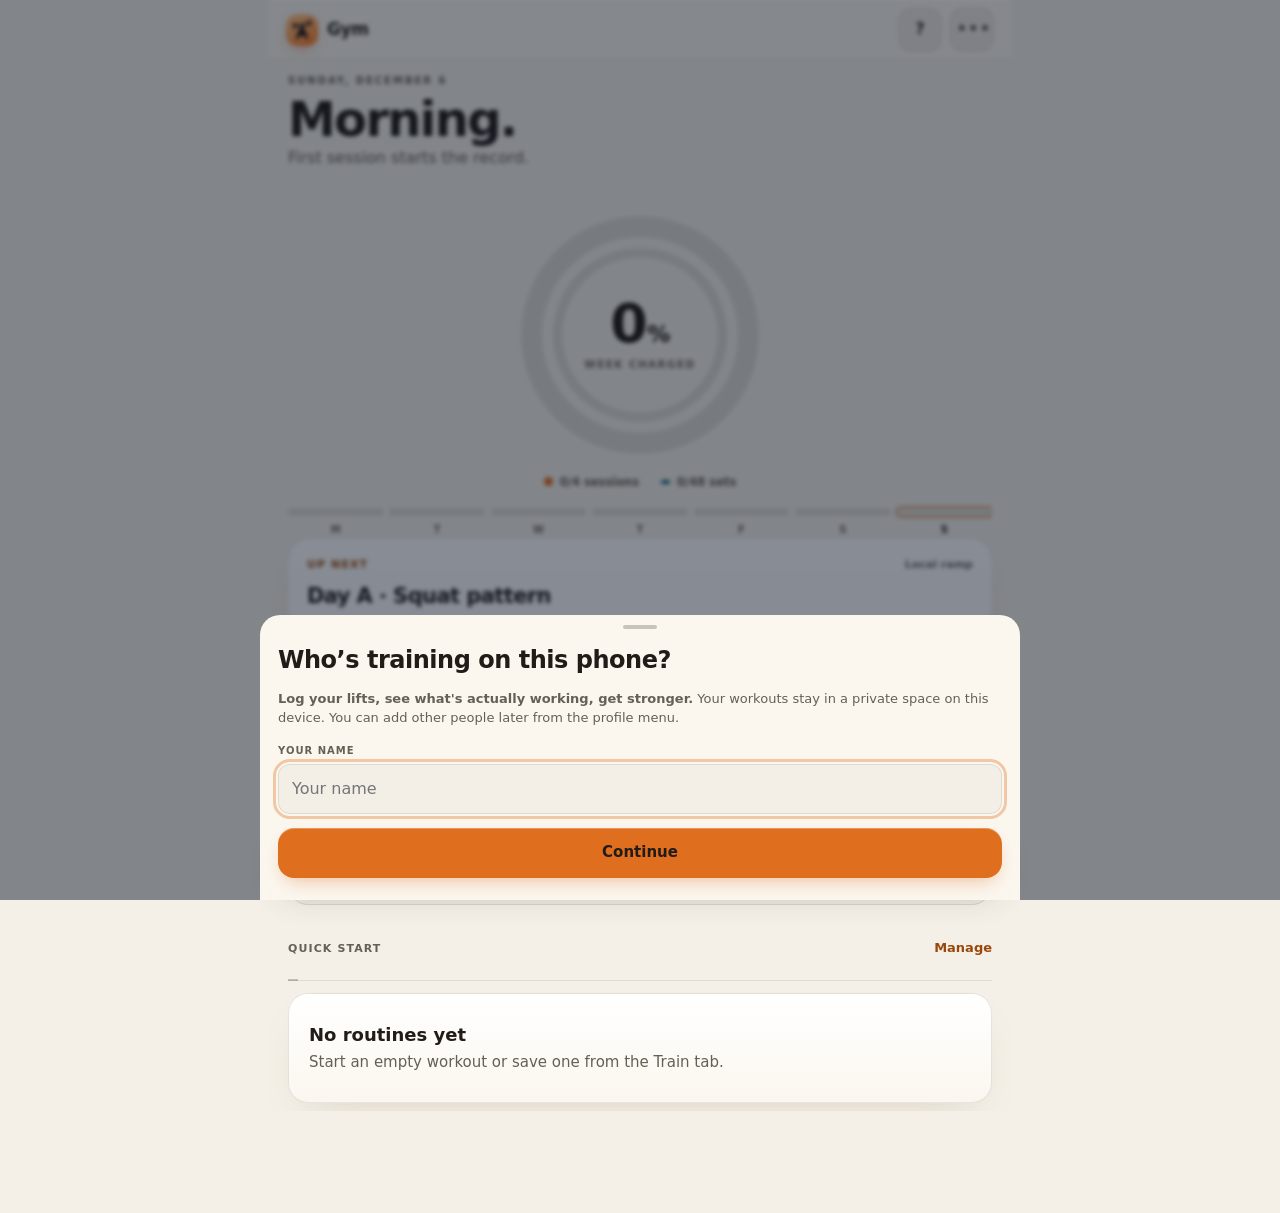
==== commit d9035dc5: "w60: the volume was never wrong, it was incomplete Ty's identical Legs session read very differently" ====
--- a/index.html
+++ b/index.html
@@ -2,7 +2,12 @@
 <html lang="en">
 <head>
   <meta charset="utf-8">
-  <meta name="viewport" content="width=device-width,initial-scale=1,maximum-scale=1,user-scalable=no,viewport-fit=cover">
+  <!-- interactive-widget=resizes-content: when the on-screen keyboard opens, the LAYOUT viewport
+       shrinks with it. Without this the layout viewport keeps its full height, so every
+       bottom-anchored surface (the sheets, the nav, the rest pill) stays pinned behind the keyboard
+       and a focused field can be covered by it. This is the one declaration that makes keyboard
+       behaviour native-feeling everywhere at once rather than per-surface. -->
+  <meta name="viewport" content="width=device-width,initial-scale=1,maximum-scale=1,user-scalable=no,viewport-fit=cover,interactive-widget=resizes-content">
   <meta name="theme-color" content="#F4F0E7" media="(prefers-color-scheme: light)">
   <meta name="theme-color" content="#0B0C0D" media="(prefers-color-scheme: dark)">
   <meta name="apple-mobile-web-app-capable" content="yes">
--- a/styles.css
+++ b/styles.css
@@ -139,16 +139,28 @@
 .gs { scrollbar-width: none; }
 
 .app-shell{width:100%;max-width:760px;min-height:100vh;margin:0 auto;padding:0 var(--gutter) calc(var(--nav-height) + 42px + env(safe-area-inset-bottom))}
-.app-header{position:sticky;top:0;z-index:15;height:64px;display:flex;align-items:center;justify-content:space-between;margin:0 calc(var(--gutter)*-1);padding:0 var(--gutter);background:var(--glass-tint);-webkit-backdrop-filter:var(--glass-blur);backdrop-filter:var(--glass-blur);border-bottom:1px solid var(--hair);box-shadow:var(--glass-edge)}
-.brand{display:flex;align-items:center;gap:10px;border:0;background:transparent;padding:0;color:var(--cream);font-weight:800;font-size:18px;letter-spacing:-.02em}
+.app-header{position:sticky;top:0;z-index:15;height:60px;display:flex;align-items:center;justify-content:space-between;margin:0 calc(var(--gutter)*-1);padding:0 18px;background:var(--chrome);-webkit-backdrop-filter:blur(26px) saturate(1.6);backdrop-filter:blur(26px) saturate(1.6);border-bottom:1px solid var(--hair);box-shadow:var(--glass-edge)}
+/* Design: gap 9, 17px, min-height 44, --ink. */
+.brand{display:flex;align-items:center;gap:9px;min-height:44px;border:0;background:transparent;padding:0;color:var(--ink);font-weight:800;font-size:17px;letter-spacing:-.02em}
 .brand span{width:36px;height:36px;display:grid;place-items:center;border-radius:var(--r2);background:var(--amber);color:var(--on-amber);font-size:16px;font-weight:800}
-.icon-button{width:44px;height:44px;border:1px solid var(--hair);border-radius:var(--radius-sm);background:var(--glass-2);color:var(--cream);font-weight:800;letter-spacing:2px}
+/* Design: 44x44, r14, 1px rgba(var(--w),.09) on rgba(var(--w),.05), 15px/800, --ink2, ls 2px. */
+.icon-button{width:44px;height:44px;border:1px solid rgba(var(--w),.09);border-radius:14px;background:rgba(var(--w),.05);color:var(--ink2);font-weight:800;font-size:15px;letter-spacing:2px}
 .view{display:none}.view.active{display:block}#main:focus{outline:none}
-.view.active>*{animation:rise .35s var(--ease) both}
-.view.active>*:nth-child(2){animation-delay:.04s}.view.active>*:nth-child(3){animation-delay:.08s}.view.active>*:nth-child(4){animation-delay:.12s}.view.active>*:nth-child(5){animation-delay:.16s}.view.active>*:nth-child(n+6){animation-delay:.2s}
+/* MOTION MATCHED TO THE DESIGN (2026-08-04). The prototype animates the PANE as one with its own
+   `gvIn` - opacity 0->1 plus translateY(10px), 0.34s cubic-bezier(.16,1,.3,1) - and does NOT stagger
+   children. Ours ran `rise` on every direct child with delays to .2s, which is a different feel.
+   Our --ease is already cubic-bezier(.16,1,.3,1), i.e. identical to the design's curve.
+   On the opacity: it was banned here after the w25 curtain bug, but BOTH of that ban's reasons are
+   gone - the animated bloom layers were deleted in w28, and the flash was root-caused in w47 as the
+   UA tap highlight. A blend needs TWO panes painted at once; the swap gate still asserts exactly one
+   is, so an entrance fade on the incoming pane cannot reproduce it. */
+@keyframes gvIn{0%{opacity:0;transform:translateY(10px)}100%{opacity:1;transform:none}}
+.view.active{animation:gvIn .34s cubic-bezier(.16,1,.3,1) both}
+.view.active>*{animation:none}
+/* child stagger removed: the design animates the pane once, not each child */
 .workout-view.active>*{animation-duration:.3s}
 @keyframes rise{from{opacity:0;transform:translateY(8px)}to{opacity:1;transform:none}}
-.page-lead{margin:14px 0 28px}.compact-lead{margin-bottom:20px}.page-lead h1{font-weight:800;font-size:clamp(32px,9vw,48px);line-height:1.04;letter-spacing:-.03em;margin:5px 0 8px;text-wrap:balance}.page-lead p:last-child{margin:0;max-width:550px;color:var(--taupe);font-size:16px}.kicker{margin:0;color:var(--amber-deep);font-size:11px;font-weight:800;letter-spacing:1.35px}
+.page-lead{margin:14px 0 28px}.compact-lead{margin-bottom:20px}.page-lead h1{font-weight:800;font-size:clamp(32px,9vw,48px);line-height:1.02;letter-spacing:-.035em;margin:6px 0 3px;text-wrap:balance}.page-lead p:last-child{margin:0;max-width:550px;color:var(--taupe);font-size:16px}.kicker{margin:0;color:var(--amber-deep);font-size:11px;font-weight:800;letter-spacing:1.35px}
 .section-heading{position:relative;display:flex;align-items:end;justify-content:space-between;gap:16px;margin:30px 2px 12px;padding-bottom:9px;border-bottom:1px solid var(--hair)}.section-heading::after{content:'';position:absolute;left:0;bottom:-1px;width:10px;height:2px;background:var(--amber)}.section-heading h2{font-weight:800;font-size:21px;letter-spacing:-.02em;margin:3px 0 0}.text-button{border:0;background:transparent;color:var(--amber-deep);min-height:44px;padding:0;font-weight:800}
 .primary-button,.secondary-button,.finish-button{border:0;min-height:50px;border-radius:var(--radius);font-weight:800;transition:transform .12s var(--ease)}.primary-button{background:var(--amber);color:var(--on-amber);box-shadow:0 8px 20px -8px rgba(224,110,31,.5)}.primary-button:active,.secondary-button:active,.routine-start:active,.finish-button:active{transform:scale(.98)}.secondary-button{background:var(--glass-2);border:1px solid var(--hair);color:var(--cream)}.full-button{width:100%}.big-button{width:100%;display:flex;align-items:center;text-align:left;gap:14px;padding:16px 20px;margin:18px 0 4px;border-radius:var(--radius)}.big-button>span{font-size:24px}.big-button strong,.big-button small{display:block}.big-button small{opacity:.8;font-weight:500;margin-top:2px}
 .stack{display:grid;gap:10px}.card,.routine-card,.history-card,.week-card,.chart-card{background:var(--card-bg);-webkit-backdrop-filter:var(--glass-blur);backdrop-filter:var(--glass-blur);border:1px solid var(--card-hair);border-radius:var(--radius);box-shadow:var(--glass-edge),var(--shadow)}
@@ -174,20 +186,26 @@
    for this surface is one step brighter so the pair passes in BOTH modes (audit 2026-07-22). */
 .history-meta span{background:var(--glass-2);border-radius:var(--r1);padding:5px 8px;color:var(--cream-dim);font-size:11px;font-variant-numeric:tabular-nums lining-nums}.pr-badge{color:var(--amber-deep)!important;background:rgba(224,110,31,.14)!important;font-weight:800}
 .template-grid{display:grid;grid-template-columns:1fr 1fr;gap:13px}.template-card{min-height:118px;border:1px solid var(--card-hair);border-radius:var(--radius);background:var(--card-bg);-webkit-backdrop-filter:var(--glass-blur);backdrop-filter:var(--glass-blur);box-shadow:var(--glass-edge),var(--shadow);padding:18px;text-align:left;color:var(--cream);transition:transform .14s var(--ease)}.template-card:active{transform:scale(.975)}.template-card span{display:block;color:var(--amber-deep);font-size:11px;font-weight:800;letter-spacing:1px}.template-card strong{display:block;font-weight:800;font-size:18px;margin:8px 0 5px;line-height:1.15}.template-card small{color:var(--taupe);display:block;line-height:1.4}
-.search-wrap{display:flex;align-items:center;gap:10px;background:var(--glass-tint);-webkit-backdrop-filter:var(--glass-blur);backdrop-filter:var(--glass-blur);border:1px solid var(--hair);border-radius:var(--radius);padding:0 14px;height:52px;position:sticky;top:72px;z-index:5;box-shadow:var(--glass-edge)}.search-wrap span{font-size:22px;color:var(--taupe)}.search-wrap input{width:100%;border:0;outline:0;background:transparent;font-size:16px}.filter-row{display:flex;overflow-x:auto;gap:7px;margin:13px -18px 4px;padding:0 32px 0 18px;scrollbar-width:none;-webkit-mask-image:linear-gradient(90deg,#000 calc(100% - 28px),transparent);mask-image:linear-gradient(90deg,#000 calc(100% - 28px),transparent)}.filter-row::-webkit-scrollbar{display:none}.filter-chip{flex:none;white-space:nowrap;display:inline-flex;align-items:center;min-height:44px;border:1px solid var(--hair);border-radius:var(--r1);background:var(--glass-2);color:var(--cream);padding:0 14px;font-size:11px;font-weight:800;text-transform:uppercase;letter-spacing:1px;transition:transform .12s var(--ease),background .15s var(--ease)}.filter-chip:active{transform:scale(.94)}.filter-chip.active{background:var(--amber);color:var(--on-amber);border-color:var(--amber)}.result-count{color:var(--taupe);font-size:12px;margin:12px 2px 8px}.exercise-list{display:grid;gap:8px;margin-bottom:16px}.exercise-row{display:flex;align-items:center;justify-content:space-between;gap:10px;border:1px solid var(--card-hair);border-radius:var(--radius);background:var(--card-bg);-webkit-backdrop-filter:var(--glass-blur);backdrop-filter:var(--glass-blur);box-shadow:var(--glass-edge),var(--shadow);padding:13px 13px 13px 16px}.exercise-row strong{display:block}.exercise-row small{display:block;margin-top:3px;color:var(--taupe);font-size:11px}
+.search-wrap{display:flex;align-items:center;gap:10px;background:var(--glass-tint);-webkit-backdrop-filter:var(--glass-blur);backdrop-filter:var(--glass-blur);border:1px solid var(--hair);border-radius:var(--radius);padding:0 14px;height:52px;position:sticky;top:72px;z-index:5;box-shadow:var(--glass-edge)}.search-wrap span{font-size:22px;color:var(--taupe)}.search-wrap input{width:100%;border:0;outline:0;background:transparent;font-size:16px}.filter-row{display:flex;overflow-x:auto;gap:7px;margin:13px -18px 4px;padding:0 32px 0 18px;scrollbar-width:none;-webkit-mask-image:linear-gradient(90deg,#000 calc(100% - 28px),transparent);mask-image:linear-gradient(90deg,#000 calc(100% - 28px),transparent)}.filter-row::-webkit-scrollbar{display:none}/* Design: r13, 1px rgba(var(--w),.08) on rgba(var(--w),.05), --ink2, 11px/800. */
+.filter-chip{flex:none;white-space:nowrap;display:inline-flex;align-items:center;min-height:44px;border:1px solid rgba(var(--w),.08);border-radius:13px;background:rgba(var(--w),.05);color:var(--ink2);padding:0 14px;font-size:11px;font-weight:800;text-transform:uppercase;letter-spacing:.06em;transition:transform .12s var(--ease),background .15s var(--ease)}.filter-chip:active{transform:scale(.94)}.filter-chip.active{background:var(--amber);color:var(--on-amber);border-color:var(--amber)}.result-count{color:var(--taupe);font-size:12px;margin:12px 2px 8px}.exercise-list{display:grid;gap:8px;margin-bottom:16px}.exercise-row{display:flex;align-items:center;justify-content:space-between;gap:10px;border:1px solid var(--card-hair);border-radius:var(--radius);background:var(--card-bg);-webkit-backdrop-filter:var(--glass-blur);backdrop-filter:var(--glass-blur);box-shadow:var(--glass-edge),var(--shadow);padding:13px 13px 13px 16px}.exercise-row strong{display:block}.exercise-row small{display:block;margin-top:3px;color:var(--taupe);font-size:11px}
 .metric-grid{display:grid;grid-template-columns:repeat(3,1fr);gap:9px}.metric{position:relative;min-height:102px;background:var(--card-bg);-webkit-backdrop-filter:var(--glass-blur);backdrop-filter:var(--glass-blur);border:1px solid var(--card-hair);border-radius:var(--radius);box-shadow:var(--glass-edge),var(--shadow);padding:16px 14px 14px}.metric::before{content:'';position:absolute;top:0;left:14px;right:14px;height:1px;background:var(--hair)}.metric::after{content:'';position:absolute;top:0;left:14px;width:10px;height:2px;background:var(--amber)}.metric strong{display:block;font-weight:800;font-size:28px;letter-spacing:-.02em;font-variant-numeric:tabular-nums lining-nums}.metric span{display:block;color:var(--taupe);font-size:11px;margin-top:6px}.chart-card{height:170px;padding:20px 14px 14px;display:flex;gap:8px;align-items:end}.bar-col{flex:1;height:100%;display:flex;flex-direction:column;justify-content:end;align-items:center;gap:6px}.bar-col i{width:100%;max-width:34px;min-height:4px;border-radius:2px;background:rgba(224,110,31,.22)}.bar-col.active i{background:var(--amber)}.bar-col small{font-size:9px;color:var(--taupe);font-variant-numeric:tabular-nums lining-nums}
-.workout-view{padding-bottom:132px}/* room for the fixed rest pill - 96px still let it sit on the last card's +Add set row (audit 2026-08-02) */body.workout-active .app-header,body.workout-active .bottom-nav{display:none}body.workout-active .app-shell{padding-top:0;padding-bottom:30px}.workout-header{position:sticky;top:0;z-index:10;background:var(--glass-tint);-webkit-backdrop-filter:var(--glass-blur);backdrop-filter:var(--glass-blur);display:flex;align-items:center;justify-content:space-between;margin:0 calc(var(--gutter)*-1);padding:14px var(--gutter) 12px;border-bottom:1px solid var(--hair);box-shadow:var(--glass-edge)}.workout-header h1{font-weight:800;font-size:12px;letter-spacing:1px;text-transform:uppercase;color:var(--taupe);margin:0}.workout-clock{margin:2px 0 0;color:var(--amber-deep);font-size:34px;font-weight:800;letter-spacing:0;line-height:1;font-variant-numeric:tabular-nums lining-nums}.workout-context{margin:8px 0 0;color:var(--taupe);font-size:12px;font-variant-numeric:tabular-nums lining-nums}.finish-button{padding:0 var(--gutter);background:var(--amber);color:var(--on-amber)}.live-metrics{display:grid;grid-template-columns:repeat(3,1fr);gap:6px;margin:12px 0}.live-metric{position:relative;padding:12px 8px 10px;border-radius:var(--radius);background:var(--glass-2);border:1px solid var(--hair)}.live-metric::before{content:'';position:absolute;top:0;left:10px;right:10px;height:1px;background:var(--hair)}.live-metric::after{content:'';position:absolute;top:0;left:10px;width:10px;height:2px;background:var(--amber)}.live-metric strong,.live-metric small{display:block}.live-metric strong{font-weight:800;font-size:18px;font-variant-numeric:tabular-nums lining-nums}.live-metric small{font-size:9px;color:var(--taupe);text-transform:uppercase;letter-spacing:.6px}.workout-exercises{display:grid;gap:12px}.workout-exercise{background:var(--card-bg);-webkit-backdrop-filter:var(--glass-blur);backdrop-filter:var(--glass-blur);border:1px solid var(--card-hair);border-radius:var(--radius);overflow:hidden;box-shadow:var(--glass-edge),var(--shadow)}.exercise-head{display:flex;justify-content:space-between;align-items:start;padding:16px 16px 10px}.exercise-head h2{font-weight:800;font-size:18px;margin:0}.exercise-head p{color:var(--taupe);font-size:11px;margin:3px 0 0}.exercise-more{border:0;background:transparent;color:var(--cream);min-width:44px;height:44px;font-weight:800}.previous-strip{margin:0 14px 10px;padding:9px 10px;border-radius:var(--r2);background:rgba(11,110,119,.1);color:var(--teal);font-size:11px;font-variant-numeric:tabular-nums lining-nums}.set-grid{display:grid;grid-template-columns:34px 1fr 1fr 48px;gap:7px;align-items:center;padding:5px 14px}.set-grid.header{font-size:9px;color:var(--taupe);text-transform:uppercase;letter-spacing:.7px;padding-top:0;padding-bottom:7px;border-bottom:1px solid var(--hair)}.set-row{position:relative;margin:2px 8px;padding:7px 6px;border-radius:var(--r1);transition:background .16s var(--ease),box-shadow .16s var(--ease)}.set-row.completed{background:rgba(224,110,31,.13);box-shadow:inset 4px 0 0 var(--amber)}.set-row.notched{box-shadow:inset 3px 0 0 var(--amber);border:1px solid rgba(224,110,31,.4)}
+.workout-view{padding-bottom:132px}/* room for the fixed rest pill - 96px still let it sit on the last card's +Add set row (audit 2026-08-02) */body.workout-active .app-header,body.workout-active .bottom-nav{display:none}body.workout-active .app-shell{padding-top:0;padding-bottom:30px}.workout-header{position:sticky;top:0;z-index:10;background:var(--glass-tint);-webkit-backdrop-filter:var(--glass-blur);backdrop-filter:var(--glass-blur);display:flex;align-items:center;justify-content:space-between;margin:0 calc(var(--gutter)*-1);padding:14px var(--gutter) 12px;border-bottom:1px solid var(--hair);box-shadow:var(--glass-edge)}.workout-header h1{font-weight:800;font-size:12px;letter-spacing:1px;text-transform:uppercase;color:var(--taupe);margin:0}.workout-clock{margin:2px 0 0;color:var(--amber-deep);font-size:34px;font-weight:800;letter-spacing:0;line-height:1;font-variant-numeric:tabular-nums lining-nums}.workout-context{margin:8px 0 0;color:var(--taupe);font-size:12px;font-variant-numeric:tabular-nums lining-nums}/* Design: 44px tall, r15, the 135deg CTA gradient, --onAmber ink, 14px/800, inset top-light.
+   NB its 18px is BUTTON padding, not the page gutter - the --gutter sweep wrongly caught it. */
+.finish-button{height:44px;padding:0 18px;border-radius:15px;background:var(--cta-grad);color:var(--cta-ink);font-size:14px;font-weight:800;box-shadow:inset 0 1px 0 rgba(255,255,255,.35)}.live-metrics{display:grid;grid-template-columns:repeat(3,1fr);gap:6px;margin:12px 0}.live-metric{position:relative;padding:12px 8px 10px;border-radius:var(--radius);background:var(--glass-2);border:1px solid var(--hair)}.live-metric::before{content:'';position:absolute;top:0;left:10px;right:10px;height:1px;background:var(--hair)}.live-metric::after{content:'';position:absolute;top:0;left:10px;width:10px;height:2px;background:var(--amber)}.live-metric strong,.live-metric small{display:block}.live-metric strong{font-weight:800;font-size:18px;letter-spacing:-.03em;font-variant-numeric:tabular-nums lining-nums}/* Design: 9.5px / 800 / uppercase / .09em. Ink stays --taupe (its --mut fails AA here). */
+.live-metric small{font-size:9.5px;font-weight:800;color:var(--taupe);text-transform:uppercase;letter-spacing:.09em}.workout-exercises{display:grid;gap:12px}.workout-exercise{background:var(--card-bg);-webkit-backdrop-filter:var(--glass-blur);backdrop-filter:var(--glass-blur);border:1px solid var(--card-hair);border-radius:var(--radius);overflow:hidden;box-shadow:var(--glass-edge),var(--shadow)}.exercise-head{display:flex;justify-content:space-between;align-items:start;padding:16px 16px 10px}.exercise-head h2{font-weight:800;font-size:18px;margin:0}.exercise-head p{color:var(--taupe);font-size:11px;margin:3px 0 0}.exercise-more{border:0;background:transparent;color:var(--cream);min-width:44px;height:44px;font-weight:800}.previous-strip{margin:0 14px 10px;padding:9px 10px;border-radius:var(--r2);background:rgba(11,110,119,.1);color:var(--teal);font-size:11px;font-variant-numeric:tabular-nums lining-nums}.set-grid{display:grid;grid-template-columns:34px 1fr 1fr 48px;gap:7px;align-items:center;padding:5px 14px}.set-grid.header{font-size:9px;color:var(--taupe);text-transform:uppercase;letter-spacing:.7px;padding-top:0;padding-bottom:7px;border-bottom:1px solid var(--hair)}.set-row{position:relative;margin:2px 8px;padding:7px 6px;border-radius:var(--r1);transition:background .16s var(--ease),box-shadow .16s var(--ease)}.set-row.completed{background:rgba(224,110,31,.13);box-shadow:inset 4px 0 0 var(--amber)}.set-row.notched{box-shadow:inset 3px 0 0 var(--amber);border:1px solid rgba(224,110,31,.4)}
 @keyframes settleDone{0%{transform:translateX(0) scaleY(1)}30%{transform:translateX(3px) scaleY(1)}60%{transform:translateX(0) scaleY(.94) translateY(-1px);opacity:.85}100%{transform:none;opacity:1}}
 .set-row.just-done{animation:settleDone .28s var(--ease)}
 .set-row.just-done::after{content:'';position:absolute;inset:0;border-radius:var(--r1);box-shadow:0 0 0 2px var(--amber);opacity:0;animation:afterimage .42s var(--ease);pointer-events:none}
-@keyframes afterimage{0%{opacity:.5}100%{opacity:0}}.set-row.completed .set-number{color:var(--amber-deep)}.set-row.completed .set-input{background:var(--card-solid);border-color:var(--amber-soft)}.set-number{text-align:center;color:var(--taupe);font-weight:800;font-variant-numeric:tabular-nums lining-nums}.set-input{width:100%;height:44px;border:1px solid var(--hair);border-radius:var(--r2);background:var(--glass);color:var(--cream);text-align:center;font-weight:700;font-size:16px;font-variant-numeric:tabular-nums lining-nums}.set-done{width:48px;height:48px;border:1px solid var(--hair);border-radius:var(--radius-sm);background:var(--glass-2);color:var(--taupe);font-size:18px;transition:transform .15s var(--ease),background .15s var(--ease)}.set-done.done{background:var(--amber);border-color:var(--amber);color:var(--on-amber);transform:scale(1.06)}.add-set{width:calc(100% - 28px);margin:8px 14px 14px;height:44px;border:0;border-radius:var(--radius);background:var(--glass-2);color:var(--amber-deep);font-weight:800}.add-exercise-button{margin-top:14px}.danger-link{display:block;margin:20px auto 0;border:0;background:transparent;color:var(--danger);height:44px;font-weight:700}
+@keyframes afterimage{0%{opacity:.5}100%{opacity:0}}.set-row.completed .set-number{color:var(--amber-deep)}.set-row.completed .set-input{background:var(--card-solid);border-color:var(--amber-soft)}.set-number{text-align:center;color:var(--taupe);font-weight:800;font-variant-numeric:tabular-nums lining-nums}.set-input{width:100%;height:44px;border:1px solid var(--hair);border-radius:var(--r2);background:var(--glass);color:var(--cream);text-align:center;font-weight:700;font-size:16px;font-variant-numeric:tabular-nums lining-nums}.set-done{width:48px;height:48px;border:1px solid var(--hair);border-radius:var(--radius-sm);background:var(--glass-2);color:var(--taupe);font-size:18px;transition:transform .15s var(--ease),background .15s var(--ease)}.set-done.done{background:var(--amber);border-color:var(--amber);color:var(--on-amber);transform:scale(1.06)}/* Design: h46, r15, 1px rgba(var(--w),.07) on rgba(var(--w),.05), --acc ink, 14px/800. */
+.add-set{width:calc(100% - 28px);margin:8px 14px 14px;height:46px;border:1px solid rgba(var(--w),.07);border-radius:15px;background:rgba(var(--w),.05);color:var(--acc);font-weight:800;font-size:14px}.add-exercise-button{margin-top:14px}.danger-link{display:block;margin:20px auto 0;border:0;background:transparent;color:var(--danger);height:44px;font-weight:700}
 .bottom-nav{position:fixed;z-index:20;bottom:max(10px,env(safe-area-inset-bottom));left:50%;transform:translateX(-50%);width:calc(100vw - 24px);max-width:736px;height:var(--nav-height);padding:7px;display:grid;grid-template-columns:repeat(4,minmax(0,1fr));background:var(--glass-tint);-webkit-backdrop-filter:var(--glass-blur);backdrop-filter:var(--glass-blur);border:1px solid var(--hair);border-radius:var(--radius);box-shadow:var(--glass-edge),var(--shadow)}.bottom-nav button{position:relative;z-index:1;border:0;border-radius:var(--r1);background:transparent;color:var(--taupe);display:grid;place-content:center;gap:2px}.bottom-nav button span{font-size:19px;line-height:1}.bottom-nav button small{font-size:10px;font-weight:700}.bottom-nav button.active{color:var(--amber-deep)}
 .rest-pill{display:none;position:fixed;z-index:40;right:14px;bottom:14px;align-items:center;gap:9px;border:1px solid var(--hair);border-radius:var(--radius-sm);background:var(--glass-tint);-webkit-backdrop-filter:var(--glass-blur);backdrop-filter:var(--glass-blur);color:var(--cream);padding:10px 13px;box-shadow:var(--glass-edge),var(--shadow)}.rest-pill.show{display:flex}.rest-pill span,.rest-pill small{font-size:10px;color:var(--amber-deep);font-weight:700}.rest-pill strong{font-weight:800;font-size:16px;font-variant-numeric:tabular-nums lining-nums}
 dialog{color:var(--cream)}dialog:not([open]){display:none!important}dialog::backdrop{background:rgba(7,18,36,.48);backdrop-filter:blur(2px)}.sheet{width:min(100vw,760px);max-width:none;max-height:min(88vh,88dvh);margin:auto 0 0;border:0;border-radius:10px 10px 0 0;padding:0;background:var(--glass-solid);-webkit-backdrop-filter:var(--glass-blur);backdrop-filter:var(--glass-blur);overflow:hidden}.sheet[open]{display:flex;flex-direction:column}.sheet-scroll{min-height:0;overflow-y:auto;overscroll-behavior:contain;padding:8px 18px max(22px,env(safe-area-inset-bottom))}.sheet[open]{animation:sheetUp .22s var(--ease) both}@keyframes sheetUp{from{transform:translateY(30px);opacity:.6}}.sheet-handle{width:28px;height:3px;border-radius:0;background:var(--hair-bright);margin:2px auto 14px}.sheet-head{display:flex;align-items:center;justify-content:space-between;gap:12px;margin-bottom:16px}.sheet-head h2{font-weight:800;font-size:24px;letter-spacing:-.02em;margin:0}.close-button{width:44px;height:44px;border:1px solid var(--hair);border-radius:var(--radius-sm);background:var(--glass-2);color:var(--cream);font-size:20px}.field{display:grid;gap:6px;margin-bottom:14px}.field label{font-size:10px;font-weight:800;letter-spacing:1px;color:var(--taupe)}.field input,.field select,.field textarea{width:100%;min-height:50px;border:1px solid var(--hair);border-radius:var(--r2);background:var(--glass);color:var(--cream);padding:0 13px;font-size:16px}.field textarea{padding:12px;resize:vertical}.picker-search{position:sticky;top:0;margin-bottom:10px}.picker-filters{margin-top:0;margin-bottom:4px}
 .cue-strip{margin:0 14px 8px;padding:9px 10px;border-radius:var(--r2);background:rgba(224,110,31,.1);color:var(--amber-deep);font-size:12px;font-weight:600}
 .cue-strip small{display:block;margin-top:3px;font-weight:600;font-size:9px;letter-spacing:.5px;text-transform:uppercase;opacity:.75}
 .confirmed-line{display:block;margin-top:5px;padding-top:5px;border-top:1px solid rgba(11,110,119,.18);font-weight:600}.selected-list{display:grid;gap:8px;margin:10px 0}.selected-row{display:flex;justify-content:space-between;align-items:center;border:1px solid var(--hair);border-radius:var(--r2);background:var(--glass);padding:11px 12px}.selected-row button{border:0;background:transparent;color:var(--danger);min-width:44px;height:44px}.sheet-actions{display:flex;gap:8px;margin-top:18px}.sheet-actions>*{flex:1}.confirm-dialog{width:min(calc(100vw - 36px),420px);max-width:none;max-height:min(88vh,88dvh);border:0;border-radius:var(--r2);padding:0;overflow:hidden;background:var(--glass-solid);-webkit-backdrop-filter:var(--glass-blur);backdrop-filter:var(--glass-blur);color:var(--cream)}.confirm-dialog[open]{display:flex;flex-direction:column}.confirm-dialog>.dialog-scroll{min-height:0;overflow-y:auto;overscroll-behavior:contain;padding:20px}.confirm-dialog h2{font-weight:800;font-size:23px;margin:0 0 7px}.confirm-dialog p{color:var(--taupe)}.confirm-actions{display:flex;gap:8px;margin-top:18px}.confirm-actions button{flex:1}.toast{position:fixed;z-index:80;top:18px;left:50%;transform:translate(-50%,-20px);opacity:0;pointer-events:none;background:var(--glass-solid);-webkit-backdrop-filter:var(--glass-blur);backdrop-filter:var(--glass-blur);border:1px solid var(--hair);color:var(--cream);border-radius:var(--r1);overflow:hidden;padding:10px 15px;font-weight:700;box-shadow:var(--glass-edge),var(--shadow);transition:.2s}.toast.show{opacity:1;transform:translate(-50%,0)}
-.bottom-nav button svg,.brand svg{width:22px;height:22px;display:block}.brand span svg{width:20px;height:20px}
+.bottom-nav button svg,.brand svg{width:22px;height:22px;display:block}
+.brand strong{font-weight:800}   /* UA bold resolved to 900; the design's brand label is 800 */.brand span svg{width:20px;height:20px}
 .search-wrap .search-glyph{display:grid;place-items:center;color:var(--taupe)}.search-wrap .search-glyph svg{width:19px;height:19px;display:block}
 @keyframes setPop{0%{transform:scale(1)}40%{transform:scale(1.12)}100%{transform:scale(1.06)}}
 .set-done.done{animation:setPop .3s var(--ease) both}
@@ -274,7 +292,7 @@
   .sheet,.confirm-dialog,.toast{background:var(--glass-solid)}
 }
 @media(min-width:650px){.app-shell{padding-left:28px;padding-right:28px}.template-grid{grid-template-columns:repeat(3,1fr)}.sheet{left:50%;transform:translateX(-50%);border-radius:10px 10px 0 0}.sheet[open]{animation:none}.metric-grid{gap:12px}}
-@media(max-width:390px){.page-lead h1{font-size:31px}.week-dots{gap:3px}.day-dot i{width:9px}.metric{padding:12px 10px}.metric strong{font-size:20px}.template-grid{grid-template-columns:1fr}#workoutList{grid-template-columns:1fr 1fr;gap:10px}.routine-card{grid-template-columns:1fr}.routine-actions{justify-content:flex-end}.set-grid{grid-template-columns:36px 1fr 1fr 48px;padding-left:7px;padding-right:7px}.arc-value strong{font-size:19px}}
+@media(max-width:390px){.page-lead h1{font-size:33px}/* design: 33px flat, not a step-down */.week-dots{gap:3px}.day-dot i{width:9px}.metric{padding:12px 10px}.metric strong{font-size:20px}.template-grid{grid-template-columns:1fr}#workoutList{grid-template-columns:1fr 1fr;gap:10px}.routine-card{grid-template-columns:1fr}.routine-actions{justify-content:flex-end}.set-grid{grid-template-columns:36px 1fr 1fr 48px;padding-left:7px;padding-right:7px}.arc-value strong{font-size:19px}}
 /* ---- Exercise catalogue picker (council 2026-07-19): Quick Picks + one muscle row + Filters control + stable list ---- */
 .quick-picks:not(:empty){margin:6px 0 4px}
 .quick-kicker{margin:0 2px 8px;color:var(--amber-deep)}
@@ -298,7 +316,8 @@
 .exercise-row{padding:0;overflow:hidden}
 .exercise-pick{flex:1;display:flex;align-items:center;justify-content:space-between;gap:10px;min-height:60px;padding:12px 4px 12px 16px;border:0;background:transparent;color:inherit;text-align:left}
 .exercise-info{min-width:0}
-.exercise-info strong,.exercise-info small{overflow:hidden;text-overflow:ellipsis;white-space:nowrap}
+.exercise-info strong,/* Design: the Library equipment sub-line is 11.5px (ink stays --faint; its --mut2 fails AA). */
+.exercise-info small{font-size:11.5px;overflow:hidden;text-overflow:ellipsis;white-space:nowrap}
 .exercise-plus{flex:none;width:30px;text-align:center;color:var(--amber-deep);font-size:21px;font-weight:800;line-height:1}
 .exercise-star{flex:none;align-self:stretch;width:54px;min-height:44px;border:0;border-left:1px solid var(--card-hair);background:transparent;display:grid;place-items:center}
 .exercise-star svg{width:23px;height:23px;fill:none;stroke:var(--taupe);stroke-width:1.7;transition:fill .15s var(--ease),stroke .15s var(--ease),transform .15s var(--ease)}
@@ -319,7 +338,8 @@
 @keyframes catFade{from{opacity:.35;transform:translateY(4px)}to{opacity:1;transform:none}}
 /* ---- Track B: local profiles ---- */
 .header-actions{display:flex;align-items:center;gap:8px}
-.profile-chip{width:44px;height:44px;flex:none;border:1px solid var(--hair);border-radius:var(--r2);background:var(--glass-2);color:var(--cream);font-weight:800;font-size:16px;display:grid;place-items:center;font-variant-numeric:tabular-nums;position:relative}
+/* Design: same 44x44 r14 control as .icon-button, ink --ink, 15px. */
+.profile-chip{width:44px;height:44px;flex:none;border:1px solid rgba(var(--w),.09);border-radius:14px;background:rgba(var(--w),.05);color:var(--ink);font-weight:800;font-size:15px;display:grid;place-items:center;font-variant-numeric:tabular-nums;position:relative}
 .profile-chip>span{line-height:1}
 .profile-chip.is-locked::after{content:'';position:absolute;right:-2px;bottom:-2px;width:12px;height:12px;border-radius:50%;background:var(--teal);border:2px solid var(--page)}
 .coach-empty{padding:20px}.coach-empty h2{font-weight:800;font-size:20px;letter-spacing:-.02em;margin:6px 0 4px}.coach-empty-detail{color:var(--taupe);font-size:13px;margin:0 0 16px}
@@ -394,7 +414,7 @@
 .bottom-nav button svg{transition:transform .3s cubic-bezier(.3,1.6,.4,1)}
 .bottom-nav button.active svg{transform:translateY(-1px) scale(1.12)}
 .bottom-nav button.active{color:var(--amber-deep)}
-.bottom-nav button.active small{font-weight:800}
+.bottom-nav button.active small{font-weight:700}   /* design: 700 */
 /* Material-only scroll response: chrome deepens, nothing moves (council: geometry fixed). */
 .app-header{transition:box-shadow .25s var(--ease),border-color .25s var(--ease)}
 body.scrolled .app-header{border-bottom-color:var(--hair-bright);box-shadow:var(--glass-edge),0 8px 24px -12px rgba(0,0,0,.18)}
@@ -530,17 +550,27 @@
 .workout-clock{font-size:44px}
 /* Pause sits beside Finish: quiet secondary weight, same 50px target height. */
 .workout-actions{display:flex;align-items:center;gap:8px}
-.pause-button{padding:0 16px;min-height:50px;border-radius:var(--radius);font-weight:800;background:var(--glass-2);border:1px solid var(--hair);color:var(--cream);transition:transform .12s var(--ease)}
+/* Design: h44, r15, 1px rgba(var(--w),.09) on rgba(var(--w),.05), --ink ink, 13.5px/700. */
+.pause-button{padding:0 14px;height:44px;min-height:44px;border-radius:15px;font-weight:700;font-size:13.5px;background:rgba(var(--w),.05);border:1px solid rgba(var(--w),.09);color:var(--ink);transition:transform .12s var(--ease)}
 .pause-button:active{transform:scale(.98)}
 /* Cream, not taupe: at 11px the muted ink measured 4.48:1 on glass-2 in dark — under the 4.5 bar. */
 /* :not([hidden]) — a bare `display` would beat the UA hidden rule and leave a phantom chip laid out. */
 .paused-flag:not([hidden]){display:inline-block;margin-left:10px;padding:4px 9px;border-radius:var(--r1);background:var(--glass-2);border:1px solid var(--hair);color:var(--cream);font-size:11px;font-weight:800;letter-spacing:1px;vertical-align:middle}
 .workout-view.paused .workout-clock{color:var(--taupe)}
-/* Live metrics = one instrument strip with dividers, not three boxes. */
-.live-metrics{grid-template-columns:repeat(3,1fr);gap:0;background:var(--card-bg);border:1px solid var(--card-hair);border-radius:var(--radius);box-shadow:var(--glass-edge),var(--shadow);overflow:hidden}
-.live-metric{background:transparent;border:0;box-shadow:none;border-radius:0;padding:14px 12px 13px}
+/* Live metrics: the design uses THREE SEPARATE r18 TILES, not one joined strip with dividers.
+   Measured from design/extracted/workout.html - container grid repeat(3,1fr) gap 8px margin 14px 0,
+   each tile r18 on linear-gradient(180deg,var(--c3),var(--c4)) with a 1px rgba(var(--w),.08)
+   hairline and 13px 14px padding. Our previous comment literally said "not three boxes", which is
+   exactly what the design is. */
+.live-metrics{display:grid;grid-template-columns:repeat(3,1fr);gap:8px;margin:14px 0;background:none;border:0;border-radius:0;box-shadow:none;overflow:visible}
+.live-metric{border-radius:18px;background:linear-gradient(180deg,var(--c3),var(--c4));border:1px solid rgba(var(--w),.08);box-shadow:none;padding:13px 14px}
 .live-metric::before,.live-metric::after{display:none}
-.live-metric+.live-metric{border-left:1px solid var(--hair)}
+.live-metric+.live-metric{border-left:1px solid rgba(var(--w),.08)}
+/* The design accents exactly one tile - the volume metric - with an amber radial wash and an amber
+   hairline. This is where that wash BELONGS; it was previously painted on the UP NEXT card, which
+   the design keeps neutral. Measured: radial-gradient(130% 100% at 100% 0,rgba(var(--am),.12),
+   transparent 60%) over the same --c3/--c4 base, border rgba(var(--am),.22). */
+.live-metric:nth-child(2){background:radial-gradient(130% 100% at 100% 0,rgba(var(--am),.12),transparent 60%),linear-gradient(180deg,var(--c3),var(--c4));border-color:rgba(var(--am),.22)}
 .live-metric strong{font-size:22px}
 /* Thin amber progress rail on the exercise card's left edge (fraction of sets done via --done). */
 .workout-exercise{position:relative}
@@ -568,7 +598,8 @@
 /* ---- Set footer: add-set + drop-set side by side. */
 .set-footer{display:flex;gap:8px;margin:8px 14px 14px}
 .set-footer .add-set{flex:1;width:auto;margin:0}
-.add-drop{flex:none;min-width:84px;height:44px;border:1px solid rgba(var(--bloom-teal),.5);border-radius:var(--radius);background:rgba(var(--bloom-teal),.1);color:var(--teal);font-weight:800;font-size:13px}
+/* Design: h46, r15, NO border, rgba(var(--tl),.09) fill, --teal2 ink, 14px/800. */
+.add-drop{flex:none;min-width:84px;height:46px;border:1px solid rgba(var(--tl),.35);border-radius:15px;background:rgba(var(--tl),.09);color:var(--teal2);font-weight:800;font-size:14px}
 /* Drop-set rows: teal down-arrow number + tint; a shape+glyph cue, never colour-only. */
 .set-row.drop-set{background:rgba(var(--bloom-teal),.07)}
 .set-row.drop-set .set-number{color:var(--teal);font-size:15px}
@@ -602,7 +633,7 @@
    ======================================================================== */
 
 /* ---- Update-ready pill (release truth). Chrome glass, persistent + tappable, slides up. ---- */
-.update-pill{position:fixed;left:50%;bottom:calc(var(--nav-height) + 14px + env(safe-area-inset-bottom));transform:translate(-50%,140%);z-index:60;display:inline-flex;align-items:center;gap:9px;min-height:44px;padding:0 var(--gutter);border:1px solid var(--amber);border-radius:999px;background:var(--glass-solid);color:var(--cream);font-weight:800;font-size:13px;box-shadow:var(--shadow),var(--glass-edge);transition:transform .4s var(--ease),opacity .3s var(--ease);opacity:0}
+.update-pill{position:fixed;left:50%;bottom:calc(var(--nav-height) + 14px + env(safe-area-inset-bottom));transform:translate(-50%,140%);z-index:60;display:inline-flex;align-items:center;gap:9px;min-height:44px;padding:0 18px  /* pill padding, not the page gutter */;border:1px solid var(--amber);border-radius:999px;background:var(--glass-solid);color:var(--cream);font-weight:800;font-size:13px;box-shadow:var(--shadow),var(--glass-edge);transition:transform .4s var(--ease),opacity .3s var(--ease);opacity:0}
 .update-pill[hidden]{display:none}
 .update-pill.show{transform:translate(-50%,0);opacity:1}
 .update-pill .update-dot{width:9px;height:9px;border-radius:50%;background:var(--amber);box-shadow:0 0 0 3px rgba(var(--bloom-amber),.22)}
@@ -889,7 +920,8 @@
 
 /* --- 4. One accent per intent inside the workout. "+ Add set" is the action; "+ Drop" is a
    variant of it, so it stops competing as a second coloured button. --- */
-.add-drop{border-color:var(--hair)!important;color:var(--taupe)!important;background:transparent!important}
+/* REMOVED: this flattened .add-drop to a bare outline with !important, overriding the design's
+   teal-tinted pill above. The design keeps the tint; contrast is verified by the guard. */
 
 /* --- 5. Section heading must never wrap into its action (real collision: "What you're working
    toward" + "New goal" both wrapped and overlapped on Progress). Heading may shrink; the action
@@ -944,7 +976,7 @@
    Matches the routine card's ••• + Start layout, because it IS the same kind of object. */
 .desk-card{display:grid;grid-template-columns:1fr auto;align-items:center;gap:12px;
   margin:12px 0;padding:15px 15px 15px 18px;border-left:3px solid var(--teal)}
-.desk-text{min-width:0}
+.desk-text{border:0;background:transparent;color:inherit;font:inherit;text-align:left;padding:0;min-width:0}
 .desk-text strong{display:block;font-weight:800;font-size:16px}
 .desk-text small{display:block;margin-top:3px;color:var(--taupe);font-size:12px}
 .desk-actions{display:flex;gap:7px}
@@ -1065,13 +1097,17 @@
    Two columns even on small phones - the whole point is less scrolling. */
 .workout-card{position:relative;display:block;min-height:0;padding:0;overflow:hidden}
 .workout-open{width:100%;text-align:left;color:inherit;background:transparent;border:0;padding:13px 50px 12px 14px}
-.workout-card .workout-start{position:absolute;top:6px;right:6px;width:44px;height:44px;margin:0;display:grid;place-items:center;border:0;border-radius:var(--r1);background:transparent;color:var(--amber-deep)}
+/* Design: the row's play control is a 44x44 r15 TILE tinted rgba(var(--am),.15) with --acc ink - it
+   is not a bare glyph. This rule had flattened it to transparent. */
+.workout-card .workout-start{position:absolute;top:6px;right:6px;width:44px;height:44px;margin:0;display:grid;place-items:center;border:0;border-radius:15px;background:rgba(var(--am),.15);color:var(--acc);font-size:11px}
 .workout-card .workout-start svg{width:20px;height:20px}
 /* Plans ride a horizontal shelf: one row of swipeable posters instead of a stack of full cards. */
 #planList{grid-template-columns:none;grid-auto-flow:column;grid-auto-columns:min(76%,290px);overflow-x:auto;scroll-snap-type:x mandatory;scrollbar-width:none;margin:0 calc(var(--gutter)*-1);padding:2px var(--gutter) 6px}
 #planList::-webkit-scrollbar{display:none}
 #planList .plan-card{scroll-snap-align:start;min-height:118px}
-.workout-meta{margin-top:7px;color:var(--faint);font-size:11px;font-weight:700;font-variant-numeric:tabular-nums lining-nums}
+/* Design: 11.5px, regular weight, no uppercasing - it reads 'strength - 55 min - 5 lifts'. Ink is
+   --faint not the design's --mut2, which measures 4.47:1 (documented AA deviation). */
+.workout-meta{margin-top:7px;color:var(--faint);font-size:11.5px;font-weight:400;text-transform:none;font-variant-numeric:tabular-nums lining-nums}
 .workout-mins{margin:6px 0 10px;color:var(--taupe);font-size:12px;font-weight:700;font-variant-numeric:tabular-nums lining-nums}
 /* Quiet, permanent, never a warning: structure copy, not a disclaimer banner. */
 .workout-disclaimer{margin:14px 0 0;color:var(--taupe);font-size:11px;line-height:1.5}
@@ -1154,6 +1190,10 @@
   display:flex;flex-direction:column;align-items:center;justify-content:center;
   position:relative;isolation:isolate;           /* REQUIRED: z-index:-1 pill vs the blurred bar */
   border-radius:999px;
+  /* Matched to the design (design/extracted/today.html): its nav buttons carry NO font of their own,
+     so they compute to the UA button default and the 10px/700 <small> sets the label size; and the
+     idle ink is --mut2, not --mut. Ours inherited 15px/500 from the global button rule. */
+  font-size:13.3333px;font-weight:400;color:var(--mut2);
   transition:color 200ms,transform 120ms var(--nav-spring),opacity 150ms ease;
 }
 /* Concentric glass pill behind the active tab (capsule-in-capsule). Active keeps THREE
@@ -1252,13 +1292,10 @@
 :root{--ease-ios:cubic-bezier(.22,1,.36,1)}
 /* Children never carry their own entrance - one object moves, not N. */
 .view.active>*{animation:none}
-@media (prefers-reduced-motion: no-preference){
-  /* Slide only. Opacity is never touched, so nothing can blend and no layer can hide the bloom. */
-  #main.pane-fwd  .view.active {animation:paneSlideRight .3s var(--ease-ios)}
-  #main.pane-back .view.active {animation:paneSlideLeft  .3s var(--ease-ios)}
-}
-@keyframes paneSlideRight{from{transform:translate3d(14px,0,0)} to{transform:translate3d(0,0,0)}}
-@keyframes paneSlideLeft {from{transform:translate3d(-14px,0,0)}to{transform:translate3d(0,0,0)}}
+/* The DIRECTIONAL slide is gone (2026-08-04). The prototype has no left/right pane grammar at all -
+   its only view animation is `gvIn`, one entrance regardless of direction. Keeping both meant two
+   rules animating .view.active again, which is the precise shape of the w22 "doesn't look clean"
+   bug. One grammar, and it is the design's. `gvIn` is declared with the other view rules above. */
 @media (prefers-reduced-motion: reduce){.view.active{animation:none!important}}
 /* The water droplet. SliceCo's pressRing verbatim (keyframes + .55s + fire-on-pointerdown);
    ring is element-centred like SliceCo's, inset to hug the tab's pill. --ease IS SliceCo's
@@ -1482,10 +1519,16 @@
 .exercise-head{display:flex;align-items:flex-start;gap:9px;padding:14px 12px 10px}
 .exercise-grip{width:44px;min-width:44px;height:44px;flex:none;display:grid;place-items:center;
   border:0;background:transparent;color:var(--taupe);border-radius:var(--r-control);touch-action:none}
-.ex-index{width:28px;height:28px;border-radius:var(--r-control);background:var(--group-bg);
-  border:1px solid var(--card-hair);display:grid;place-items:center;font-size:11px;font-weight:800;
-  font-variant-numeric:tabular-nums lining-nums;color:var(--taupe)}
-.workout-exercise.lit .ex-index{background:rgba(var(--bloom-amber),.16);color:var(--amber-deep);border-color:rgba(var(--bloom-amber),.3)}
+/* Design: 28x28, r9, rgba(var(--am),.18) fill with --acc ink, NO border, 11px/800 tabular. */
+/* Design: the UNLIT badge is neutral - r9 on rgba(var(--w),.06) with --mut-family ink (ours stays
+   --taupe, the AA-passing equivalent). Only the ACTIVE exercise's badge goes amber: rgba(var(--am),
+   .18) with --acc, which measures 6.86:1 on its own fill. My first cut applied the amber to ALL
+   badges and the unlit card's grey-ink override landed on an amber fill at 3.83:1 - the guard
+   caught it before it shipped. */
+.ex-index{width:28px;height:28px;border-radius:9px;background:rgba(var(--w),.06);
+  border:0;display:grid;place-items:center;font-size:11px;font-weight:800;
+  font-variant-numeric:tabular-nums lining-nums;color:var(--ink3)}  /* design's --mut = 4.42:1 on this fill; --ink3 = 6.35:1, nearest passing step */
+.workout-exercise.lit .ex-index{background:rgba(var(--am),.18);color:var(--acc)}
 .ex-id{min-width:0;flex:1}
 .ex-id h2.exercise-title{margin:0;font-size:19px;font-weight:800;letter-spacing:-.028em;line-height:1.15}
 .ex-id p{margin:3px 0 0;color:var(--faint);font-size:12px}
@@ -1563,10 +1606,12 @@
 .set-done.done{background:linear-gradient(135deg,var(--amber-soft),var(--amber));border-color:transparent;
   color:var(--on-amber);box-shadow:0 6px 16px -8px rgba(var(--bloom-amber),.9)}
 .set-footer{display:flex;gap:8px;padding:12px 14px 16px}
-.add-set{flex:1;min-height:46px;border:1px solid var(--card-hair);border-radius:var(--r-control);
-  background:var(--group-bg);color:var(--amber-deep);font-weight:800;font-size:14px}
-.add-drop{flex:none;padding:0 16px;min-height:46px;border:1px solid rgba(var(--bloom-teal),.35);
-  border-radius:var(--r-control);background:rgba(var(--bloom-teal),.09);color:var(--teal-deep);font-weight:800;font-size:14px}
+/* v2 rules, now carrying the design's values so the earlier block cannot be silently undone:
+   both h46 r15; Add set on rgba(var(--w),.05)+.07 edge with --acc; Drop teal-tinted, borderless. */
+.add-set{flex:1;min-height:46px;border:1px solid rgba(var(--w),.07);border-radius:15px;
+  background:rgba(var(--w),.05);color:var(--acc);font-weight:800;font-size:14px}
+.add-drop{flex:none;padding:0 16px;min-height:46px;border:1px solid rgba(var(--tl),.35);border-radius:15px;
+  background:rgba(var(--tl),.09);color:var(--teal2);font-weight:800;font-size:14px}
 
 /* ---- RIR row: 0 to 4+ AND Skip, each a full 44px target ---- */
 .rir-row{margin:10px 14px 0;padding:13px 14px;border-radius:var(--r-group);
@@ -1643,7 +1688,7 @@
   border-radius:var(--r-control);font-size:15px;letter-spacing:.06em}
 .routine-start{min-width:64px;min-height:44px;padding:0 14px;border:0;border-radius:var(--r-control);
   background:rgba(var(--bloom-amber),.15);color:var(--amber-deep);font-size:13px;font-weight:800}
-.workout-start{width:44px;height:44px;flex:none;margin-right:12px;border:0;border-radius:var(--r-control);
+.workout-start{width:44px;height:44px;flex:none;margin-right:12px;border:0;border-radius:15px;
   background:rgba(var(--bloom-amber),.15);color:var(--amber-deep);display:grid;place-items:center}
 .workout-start svg{width:14px;height:14px}
 
@@ -1693,6 +1738,33 @@
    own padding does that job, so zero it or the glyph floats 18px off the edge. */
 .pd-start-row .workout-start{margin-right:0}
 
+
+/* NAV YIELD. While the floating nav genuinely overlaps the primary CTA (measured from live rects in
+   app.js, never a hardcoded offset) it steps aside so the button underneath is reachable. It fades
+   and lifts rather than vanishing, and pointer-events go with it so the CTA receives the tap - the
+   nav is one scroll gesture away and returns the moment the overlap clears. Chrome only: nothing
+   about the card, CTA, ring, gutter, spacing or paint moves, so the ported design is untouched. */
+/* GEOMETRY-STABLE ON PURPOSE. An earlier version also applied transform:translateY(8px) scale(.98),
+   which MOVES the nav's bounding rect - so the next scroll measured the displaced rect, found no
+   overlap, released the yield, and the nav sprang back into the collision. Codex named the failure:
+   a feedback oscillation that flickers the bar and can eat taps. opacity and pointer-events do not
+   affect layout, so the rect the collision test reads is identical whether yielded or not, and the
+   loop cannot form. Do not add transform, margin, inset or display here. */
+body.nav-yield .bottom-nav{opacity:0;pointer-events:none}
+@media(prefers-reduced-motion:reduce){body.nav-yield .bottom-nav{transition:none}}
+
+/* Cockpit footer actions, matched to the design (design/extracted/workout.html):
+   "+ Add exercise" is a 52px DASHED r18 ghost button on transparent, --ink, 14px/800;
+   "Save as routine" is the same shape on a quiet rgba(var(--w),.04) fill at 13.5px;
+   "Discard workout" is a 13.5px text link. Ours were 15px filled secondary buttons at r16. */
+.workout-view .add-exercise-button{height:52px;min-height:52px;margin-top:14px;border:1px dashed rgba(var(--w),.16);border-radius:18px;background:transparent;color:var(--ink);font-weight:800;font-size:14px;box-shadow:none}
+.workout-view .full-button:not(.add-exercise-button){height:52px;min-height:52px;margin-top:10px;border:1px solid rgba(var(--w),.08);border-radius:18px;background:rgba(var(--w),.04);color:var(--ink);font-weight:700;font-size:13.5px;box-shadow:none}  /* design: 700 */
+.workout-view .danger-link{font-size:13.5px}
+
+/* Library's "+ Add custom exercise", verbatim from the design: h50, r16, 1px rgba(var(--w),.09) on
+   rgba(var(--w),.05), --ink, 14px/800. */
+#view-library .full-button{height:50px;min-height:50px;margin-top:14px;border:1px solid rgba(var(--w),.09);border-radius:16px;background:rgba(var(--w),.05);color:var(--ink);font-weight:800;font-size:14px;box-shadow:none}
+
 /* ---- Library: the row list becomes a grouped inset list ---- */
 .exercise-list{border-radius:var(--r-group);background:var(--group-bg);border:1px solid var(--card-hair);overflow:hidden}
 .exercise-row{background:transparent;border:0;border-radius:0;box-shadow:none;display:flex;align-items:center}
@@ -1736,10 +1808,13 @@
 
 /* ---- Segmented control. The selected tab carries a filled chip AND aria-selected,
    never colour alone. The chip is 30px tall inside a 44px tap area. ---- */
-.segmented{display:flex;gap:4px;margin:2px 0 16px;padding:4px;border-radius:var(--r-control);
-  background:var(--group-bg);border:1px solid var(--card-hair)}
-.seg-button{flex:1;min-height:44px;border:0;border-radius:var(--r-chip);background:transparent;
-  color:var(--taupe);font-size:13px;font-weight:800;letter-spacing:.01em;
+/* Design: the segmented track is r15 on rgba(var(--w),.055); its buttons stay r12. */
+.segmented{display:flex;gap:4px;margin:2px 0 16px;padding:4px;border-radius:15px;
+  background:rgba(var(--w),.055);border:0}   /* design: .055 fill, borderless (third duplicate-declaration catch) */
+/* Design: 12.5px / 700. NB this rule used to declare font-size TWICE - a prepended 12.5px followed
+   by the original 13px later in the SAME block, and the later declaration silently won. */
+.seg-button{flex:1;min-height:44px;border:0;border-radius:12px;background:transparent;
+  color:var(--taupe);font-size:12.5px;font-weight:700;letter-spacing:.01em;
   transition:background .2s var(--ease),color .2s var(--ease)}
 .seg-button.on{background:var(--card-solid);color:var(--cream);box-shadow:var(--shadow)}
 .prog-group[hidden]{display:none}
@@ -1867,7 +1942,9 @@
 /* ---- Section headings are KICKERS ONLY. The prototype has zero <h2> on Train. ---- */
 .section-heading h2{display:none}
 .section-heading .kicker{font-size:11px;font-weight:700;letter-spacing:.1em;color:var(--taupe);margin:0}
-.section-heading{align-items:baseline;margin:24px 0 10px}
+/* Design's section action ('New', 'Manage'): 13px/700, --acc, 44x56 minimum, right aligned. */
+.section-heading .text-button{min-height:44px;min-width:56px;font-size:13px;font-weight:700;text-align:right}
+.section-heading{align-items:baseline;margin:22px 0 10px}   /* design: 22px 0 10px */
 /* Train/Library/Progress lead with a plain h1; only Today keeps its date kicker. */
 #view-train .page-lead>.kicker,#view-library .page-lead>.kicker,#view-progress .page-lead>.kicker{display:none}
 #view-train .page-lead h1,#view-library .page-lead h1,#view-progress .page-lead h1{font-size:32px;font-weight:800;letter-spacing:-.035em}
@@ -1888,7 +1965,12 @@
 /* UP NEXT reads amber. The prototype uses raw --amber, which measures 2.88:1 on cream in LIGHT
    mode; --amber-deep is the app token for amber TEXT and resolves to #FFB070 in dark, which is the
    prototype's own accent colour anyway. Same look in dark, legible in light. */
-.up-next .coach-top .kicker{color:var(--amber-deep)}
+/* The design's UP NEXT kicker: var(--amber), 11px, .1em. Measured on its own card - DARK #FF8A3D is
+   7.22:1 so dark matches the design EXACTLY; LIGHT #E06E1F is 3.27:1 which fails AA, so light alone
+   keeps --amber-deep (6.35:1). Deviate only in the scheme that forces it, never in both.
+   NB this selector is (0,3,0): a lower-specificity attempt higher in the file silently lost to it. */
+.up-next .coach-top .kicker{color:var(--amber-deep);font-size:11px;letter-spacing:.1em}
+@media(prefers-color-scheme:dark){.up-next .coach-top .kicker{color:var(--amber)}}
 
 /* Prototype gives its section actions min-width:56px; shortening "+ New" to "New" had ours at 33px. */
 .section-heading .text-button{min-width:56px;min-height:44px}
@@ -1904,7 +1986,7 @@
   padding:12px 4px 12px 16px;border:0;background:transparent;color:var(--cream);text-align:left;min-height:54px}
 .exercise-info strong{display:block;font-size:14.5px;font-weight:700;
   overflow:hidden;text-overflow:ellipsis;white-space:nowrap}
-.exercise-info small{display:block;margin-top:2px;color:var(--faint);font-size:12px;
+.exercise-info small{display:block;margin-top:2px;color:var(--faint);font-size:11.5px;   /* design: 11.5px */
   overflow:hidden;text-overflow:ellipsis;white-space:nowrap}
 .ex-muscle{flex:none;color:var(--cream-dim);font-size:11px;font-weight:800;letter-spacing:.06em;
   text-transform:uppercase;padding:0 10px;white-space:nowrap}
@@ -1926,17 +2008,25 @@
 /* ---- Brand mark: Mark's pyramid bench-press logo, lifted from the prototype along with its
    32px gradient tile (150deg #FFC98A -> #FF7A24, r11, inset top-light + amber cast). ---- */
 .brand>span{position:relative;width:32px;height:32px;display:grid;place-items:center;border-radius:11px;
-  background:linear-gradient(150deg,var(--hi,#FFC98A),var(--amber2,#FF7A24));color:var(--on-amber);
+  /* HARDCODED ON PURPOSE (2026-08-04). Measured in the prototype in BOTH schemes: this tile is
+     linear-gradient(150deg,#FFC98A,#FF7A24) in light AND dark - it does not follow the theme. These
+     were var(--hi,#FFC98A)/var(--amber2,#FF7A24), which was safe only while those tokens did NOT
+     exist. Adopting the design's token block DEFINED them, killing the fallbacks and silently
+     recolouring the logo in light mode. Codex named this exact mechanism: a newly defined inherited
+     custom property changes any existing var(--x, fallback) consumer by replacing its fallback. */
+  background:linear-gradient(150deg,#FFC98A,#FF7A24);color:var(--on-amber);
   overflow:hidden;box-shadow:inset 0 1px 0 rgba(255,255,255,.45),0 6px 16px -8px rgba(var(--bloom-amber),.9)}
 .brand>span svg{width:22px;height:22px;display:block}
 
 /* ---- Progress > WEEK, ported from the prototype ---- */
-.wk-kicker{margin:2px 0 8px;color:var(--taupe);font-size:11px;font-weight:700;letter-spacing:.1em}
+.wk-kicker{margin:22px 0 0;color:var(--taupe);font-size:11px;font-weight:700;letter-spacing:.1em}   /* design: 22px 0 0 */
 .wk-kicker-2{margin-top:26px}
-.wk-hero{display:flex;align-items:baseline;gap:8px;margin-bottom:14px}
+/* Design: number 56px/800/-.05em line-height 1 tabular; unit 15px/700; row margin-top 2px. */
+.wk-hero{display:flex;align-items:baseline;gap:8px;margin:2px 0 14px}
+.wk-hero strong{font-size:56px;font-weight:800;letter-spacing:-.05em;line-height:1;font-variant-numeric:tabular-nums lining-nums}
 .wk-hero strong{font-size:54px;font-weight:800;letter-spacing:-.05em;line-height:1;
   font-variant-numeric:tabular-nums lining-nums}
-.wk-hero small{font-size:18px;font-weight:700;color:var(--taupe)}
+.wk-hero small{font-size:15px;font-weight:700;color:var(--taupe)}   /* design: 15px */
 .wk-delta{margin-left:auto;font-size:12.5px;font-weight:800;font-variant-numeric:tabular-nums lining-nums}
 .wk-delta.up{color:var(--teal-deep)}
 .wk-delta.down{color:var(--danger)}
@@ -1948,6 +2038,8 @@
 .wk-dot{fill:var(--amber)}
 .wk-empty{color:var(--faint);font-size:12.5px;margin:0 0 18px}
 .wk-stats{margin-bottom:4px}
+/* Design: stat-list labels are 13.5px/600. */
+.wk-row>span:first-child{font-size:13.5px;font-weight:600}
 .wk-row{display:flex;align-items:center;justify-content:space-between;gap:12px;min-height:56px;
   padding:12px 16px;font-size:14.5px;font-weight:700;color:var(--cream)}
 .wk-stats .wk-row+.wk-row{border-top:1px solid var(--hair)}
@@ -2134,3 +2226,112 @@
 /* Belt and braces on the surfaces that are tapped hardest mid-set. */
 .bottom-nav button,.set-done,.set-input,.exercise-grip,.done-grip,.pad-key,.rir-chip,
 .filter-chip,.seg-button,button,a{-webkit-tap-highlight-color:transparent}
+
+/* ============================================================
+   w60 pass - 2026-08-05 (Mark + Ty's report)
+   Five things: honest volume copy, a keyboard model that works
+   everywhere, sheet action groups that are not one cramped block,
+   preview-before-start on the plan hero, and weekly volume drawn
+   as bars instead of a 42px smoothed sliver.
+   Rollback: delete from this banner to EOF.
+   ============================================================ */
+
+/* ---- Keyboard, app-wide -------------------------------------------------
+   --kb is the keyboard's height, set by JS only while it is actually up.
+   Every scroll container adds it to its bottom padding, so the last row can
+   always be brought clear of the keys. The viewport meta already shrinks the
+   layout viewport (interactive-widget=resizes-content); this covers the
+   scroll geometry that the meta does not. */
+.sheet-scroll{padding-bottom:calc(max(22px,env(safe-area-inset-bottom)) + var(--kb,0px))}
+body.kb-open{padding-bottom:var(--kb,0px)}
+/* A sticky field over a scrolling list has to be OPAQUE or the rows slide
+   through it and you cannot read what you typed. --glass-tint is translucent
+   by design, so the picker's copy of it gets a solid backing plate. */
+/* The halo is a spread-only shadow in the sheet's own colour, so it plugs the gap either side of
+   the pill WITHOUT squaring off its corners the way a backing rectangle would. */
+.picker-search{position:sticky;top:0;z-index:6;background:var(--glass-solid);
+  box-shadow:0 0 0 10px var(--glass-solid),0 10px 14px -12px rgba(0,0,0,.55)}
+/* The keyboard can be up while the sheet is short; never let it collapse. */
+.sheet{min-height:180px}
+
+/* ---- Sheet action groups ------------------------------------------------
+   Three full-width buttons stacked with no gap read as one block you cannot
+   parse at a glance (Mark, on the workout history sheet). Group them, give
+   them real air, and keep the destructive one apart behind a rule. */
+.sheet-stack{display:grid;gap:10px;margin-top:18px}
+.sheet-stack .full-button{margin:0}
+.sheet-stack-danger{margin-top:22px;padding-top:18px;border-top:1px solid var(--hair)}
+.danger-button{color:var(--danger);border-color:rgba(170,70,60,.34)}
+.danger-button:active{background:var(--danger-soft)}
+
+/* ---- Volume honesty ----------------------------------------------------- */
+.vol-note{margin:12px 0 0;color:var(--taupe);font-size:12.5px;line-height:1.45}
+.vol-note strong{color:var(--cream);font-weight:800}
+.vol-gap{margin:10px 0 0;padding:12px 14px;border-radius:var(--r2,12px);
+  border:1px solid rgba(var(--bloom-amber),.34);background:rgba(var(--bloom-amber),.09);
+  color:var(--cream);font-size:12.5px;line-height:1.5}
+.vol-gap strong{display:block;color:var(--amber-deep);font-weight:800;margin-bottom:2px}
+/* A flagged row is marked by a WORD in its own line plus a rail, never by hue
+   alone - Mark is colour-blind and the rule holds for every state in this app. */
+.selected-row.row-gap{position:relative;padding-left:12px}
+.selected-row.row-gap::before{content:'';position:absolute;left:0;top:8px;bottom:8px;width:3px;
+  border-radius:2px;background:var(--amber-deep)}
+.receipt-gap{margin:14px 0 0;padding:13px 15px;border-radius:var(--r2,12px);
+  border:1px solid rgba(var(--bloom-amber),.34);background:rgba(var(--bloom-amber),.09);text-align:left}
+.receipt-gap strong{display:block;color:var(--amber-deep);font-weight:800;font-size:13.5px}
+.receipt-gap small{display:block;margin-top:3px;color:var(--taupe);font-size:11.5px;line-height:1.5}
+
+/* ---- Preview sheets + list capping -------------------------------------- */
+.preview-count{margin:-6px 0 10px;color:var(--faint);font-size:12px;font-weight:700;
+  letter-spacing:.02em;font-variant-numeric:tabular-nums lining-nums}
+.list-more{width:100%;min-height:48px;border:0;border-top:1px solid var(--hair);
+  background:transparent;color:var(--amber-deep);font-size:13px;font-weight:800;letter-spacing:.01em}
+.list-more:active{background:rgba(var(--bloom-amber),.08)}
+
+/* ---- Plan hero: body previews, play square starts ------------------------ */
+/* MEASURED, not assumed: `.plan-hero.train-hero` (two classes) sets display:block + padding:20px,
+   so a single-class `.plan-hero` rule here loses on specificity no matter how late it appears.
+   Matching the selector is the fix - the first attempt read display:block in the probe and dropped
+   the play button onto its own line. */
+.plan-hero.train-hero,.plan-hero.big-button{display:flex;align-items:center;gap:12px;padding:0}
+.plan-hero-empty.train-hero,.plan-hero-empty.big-button{display:block;padding:20px}
+.ph-open{flex:1;min-width:0;text-align:left;border:0;background:transparent;
+  color:inherit;padding:20px 0 20px 20px}
+.plan-hero .ph-start{flex:none;margin-right:16px;background:rgba(20,15,8,.18);color:var(--on-amber)}
+.plan-hero .ph-start svg{width:16px;height:16px}
+/* The kicker's reset lived on `.plan-hero>.ph-kicker`, which stopped matching once the copy moved
+   inside .ph-open. Its opacity:1 was a deliberate contrast decision (at .75 it measures 4.27:1 on
+   the hero gradient in light mode), so it is re-attached here rather than lost. */
+.plan-hero .ph-kicker{display:block;width:auto;height:auto;flex:none;background:none;border-radius:0;
+  font-size:10.5px;font-weight:800;letter-spacing:.11em;color:inherit;opacity:1}
+.plan-hero .ph-progress{display:flex;width:auto;height:auto;flex:none;background:none;border-radius:0}
+.plan-hero-empty .ph-kicker{color:var(--faint)}
+
+/* ---- Weekly volume as bars ----------------------------------------------
+   Weekly totals are discrete, so they get discrete marks. Bars are readable
+   one week at a time, carry their own labels, and stay legible for a
+   colour-blind reader because THIS week is set apart by fill weight and by
+   its label ("now"), not by hue. The average rule is what makes any single
+   bar mean something. */
+.wk-bars{position:relative;display:flex;align-items:flex-end;gap:5px;height:150px;
+  margin:14px 0 0;padding:0 0 22px;border-bottom:1px solid var(--hair)}
+.wkb{flex:1;min-width:0;height:100%;display:flex;flex-direction:column;justify-content:flex-end;position:relative}
+/* A week with no training is a 2px stub, NOT an empty full-height track: the first draft drew a
+   track behind every bar and a zero week read as a FULL one (caught by looking at the shot, not by
+   any gate). Nothing is drawn behind a bar now - the baseline rule is the only reference. */
+.wkb i{display:block;width:100%;min-height:2px;border-radius:4px 4px 0 0;background:var(--cream-dim);
+  transition:height .5s var(--ease)}
+.wkb-now i{background:linear-gradient(180deg,var(--amber-soft),var(--amber));
+  box-shadow:0 0 14px 1px rgba(var(--bloom-amber),.4)}
+.wkb small{position:absolute;left:0;right:0;top:100%;padding-top:6px;text-align:center;color:var(--faint);
+  font-size:9.5px;font-weight:700;letter-spacing:.02em;font-variant-numeric:tabular-nums lining-nums;
+  overflow:hidden;text-overflow:ellipsis;white-space:nowrap}
+.wkb-now small{color:var(--amber-deep);font-weight:800}
+/* --r is the average as a fraction of the tallest bar, so the rule is on the SAME scale as the bars
+   and can never disagree with them. (100% - 22px) is the plot area above the label strip. */
+.wk-avg{position:absolute;left:0;right:0;height:0;bottom:calc(22px + var(--r,0) * (100% - 22px));
+  border-top:1px dashed var(--hair-bright);pointer-events:none;z-index:1}
+.wk-avg em{position:absolute;right:0;top:-13px;font-style:normal;color:var(--faint);
+  font-size:9.5px;font-weight:700;letter-spacing:.03em}
+.wk-rank{margin:12px 0 0;color:var(--taupe);font-size:12.5px;font-weight:600}
+@media(prefers-reduced-motion:reduce){.wkb i{transition:none}}
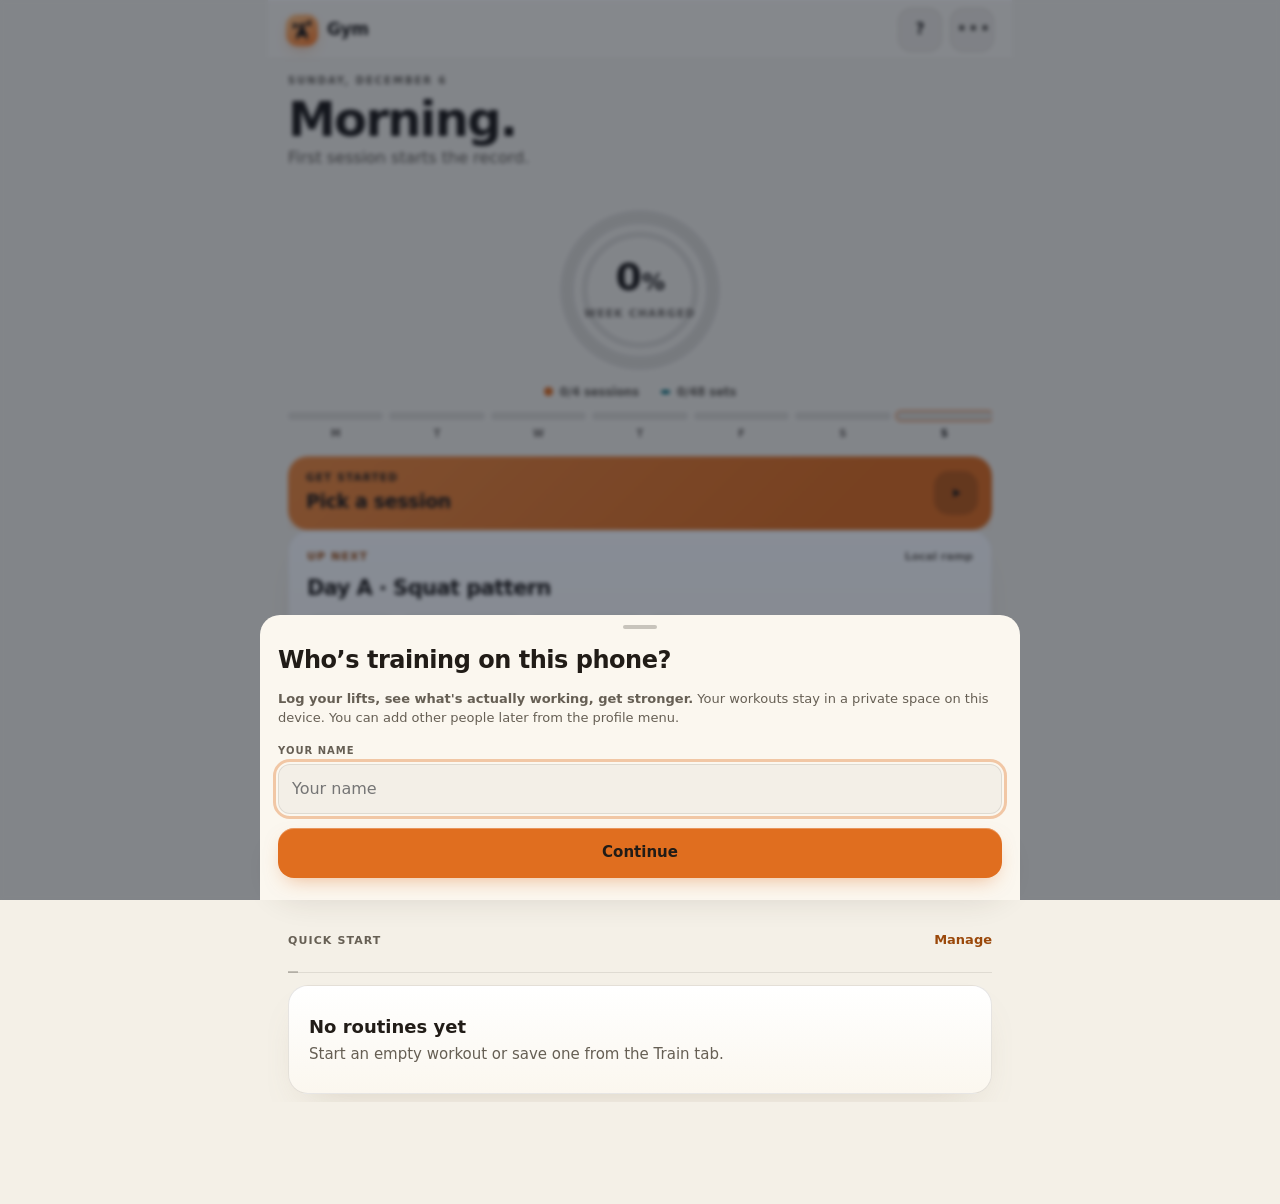
==== commit 2f6110ef: "w63: everything the review found, including the bug it found by measuring The whole-app pass Mark as" ====
--- a/index.html
+++ b/index.html
@@ -51,6 +51,7 @@
             <div id="activityLegend" class="activity-legend"></div>
           </div>
           <div id="weekDots" class="week-dots week-dots-wide"></div>
+          <div id="todayAction"></div>
         </section>
         <div id="resumeSlot"></div>
         <div id="deloadSlot"></div>
@@ -85,6 +86,7 @@
       <section id="view-library" class="view" aria-labelledby="libraryTitle">
         <div class="page-lead compact-lead"><p class="kicker accent">YOUR GYM</p><h1 id="libraryTitle">Library</h1></div>
         <div class="search-wrap"><span class="search-glyph"><svg viewBox="0 0 24 24" fill="none" stroke="currentColor" stroke-width="2" stroke-linecap="round" aria-hidden="true"><circle cx="11" cy="11" r="7"/><path d="m20 20-3.8-3.8"/></svg></span><input id="librarySearch" type="search" placeholder="Search name, muscle or equipment" oninput="onCatSearch('library',this.value)" aria-label="Search exercise library"></div>
+        <div id="libraryScope" class="seg-row" role="tablist" aria-label="Which exercises to show"></div>
         <div id="libraryQuickPicks" class="quick-picks"></div>
         <div id="muscleFilters" class="filter-row" aria-label="Filter by muscle group"></div>
         <div class="count-row">
--- a/styles.css
+++ b/styles.css
@@ -2335,3 +2335,116 @@
   font-size:9.5px;font-weight:700;letter-spacing:.03em}
 .wk-rank{margin:12px 0 0;color:var(--taupe);font-size:12.5px;font-weight:600}
 @media(prefers-reduced-motion:reduce){.wkb i{transition:none}}
+
+/* ---- Work axes (2026-08-05) ---------------------------------------------
+   Kilograms, reps and seconds are different quantities and are never summed.
+   This block states the parts of a session the kg headline cannot carry, so
+   calisthenics stops reading as "you did nothing". */
+.work-axes{display:grid;gap:6px;margin:12px 0 0}
+.work-axes span{color:var(--taupe);font-size:12.5px;line-height:1.45}
+.work-axes strong{color:var(--cream);font-weight:800}
+.bw-prompt{width:100%;min-height:48px;margin-top:10px;border:1px solid rgba(var(--bloom-amber),.34);
+  border-radius:var(--r2,12px);background:rgba(var(--bloom-amber),.09);color:var(--amber-deep);
+  font-size:13px;font-weight:800;text-align:center}
+.bw-prompt:active{background:rgba(var(--bloom-amber),.16)}
+/* The backfill decision is reversible, so it says so where every other data decision lives. */
+.settings-note{margin:14px 0 0;color:var(--taupe);font-size:12px;line-height:1.5}
+.settings-note strong{color:var(--cream);font-weight:800}
+
+/* ============================================================
+   w63 pass - 2026-08-05. Whole-app review (Claude + Codex).
+   Rollback: delete from this banner to EOF.
+   ============================================================ */
+
+/* ---- The rest pill covered the RIR chips by a measured 50px --------------
+   The pill is fixed to the bottom; the RIR question renders inline in the
+   exercise card at the same moment the timer starts. scroll-margin-bottom
+   reserves the pill's height (plus the safe-area token every bottom-anchored
+   surface in this app reads) so scrollIntoView can never land it underneath. */
+.rir-row{scroll-margin-bottom:calc(96px + var(--sai-bottom, 0px))}
+
+/* ---- Library scope: Yours / All -----------------------------------------
+   The catalogue is a reference; your own short list is the thing you reach
+   for in a gym. Same segmented control as Progress, so there is one grammar
+   for "which slice am I looking at" across the app. */
+/* :not([hidden]) is load-bearing: a bare `display:flex` beats the UA [hidden]{display:none} rule,
+   so the scope row would still be laid out while hidden for a lifter with no exercises of their own.
+   Exactly the phantom-element class browser-flow caught on .paused-flag in July - the gate found it
+   again here within a minute of the CSS being written. */
+.seg-row:not([hidden]){display:flex}
+.seg-row{gap:6px;margin:12px 0 4px;padding:4px;border-radius:var(--r-card);
+  background:var(--glass-2);border:1px solid var(--hair)}
+.seg-row .seg-button{flex:1;min-height:40px;border:0;border-radius:12px;background:transparent;
+  color:var(--taupe);font-size:13px;font-weight:800;letter-spacing:.01em}
+.seg-row .seg-button.on{background:var(--card-bg);color:var(--cream);box-shadow:var(--elev-0)}
+/* Names and equipment truncated mid-word ("Assisted Pistol Sq...", "band o...").
+   Two lines is enough for every entry in the catalogue and reads as a sentence. */
+.exercise-info strong{white-space:normal;overflow:visible;text-overflow:clip;
+  display:-webkit-box;-webkit-line-clamp:2;-webkit-box-orient:vertical;overflow:hidden}
+.exercise-info small{white-space:normal;overflow:visible;text-overflow:clip;line-height:1.35;
+  display:-webkit-box;-webkit-line-clamp:2;-webkit-box-orient:vertical;overflow:hidden}
+.exercise-pick{align-items:flex-start;padding-top:12px;padding-bottom:12px}
+
+/* ---- Today: one dominant action ----------------------------------------
+   The ring reported an abstract percentage and nothing to do about it. It
+   keeps its place, but the next thing to do now sits directly under it. */
+.today-cta{display:flex;align-items:center;gap:12px;width:100%;margin:14px 0 0;padding:14px 14px 14px 18px;
+  border:0;border-radius:var(--r-card);text-align:left;color:var(--on-amber);
+  background:linear-gradient(135deg,var(--amber-soft),var(--amber) 78%);
+  box-shadow:0 14px 30px -18px rgba(var(--bloom-amber),.7),inset 0 1px 0 rgba(255,255,255,.3)}
+.today-cta-copy{flex:1;min-width:0}
+.today-cta-copy small{display:block;font-size:10.5px;font-weight:800;letter-spacing:.11em;opacity:.95}
+.today-cta-copy strong{display:block;margin-top:3px;font-size:19px;font-weight:800;letter-spacing:-.02em;
+  overflow:hidden;text-overflow:ellipsis;white-space:nowrap}
+.today-cta .workout-start{background:rgba(20,15,8,.18);color:var(--on-amber);margin:0;flex:none}
+.today-cta .workout-start svg{width:16px;height:16px}
+/* Rest is a training decision, so it gets a real state instead of a blank space. Quiet surface on
+   purpose: nothing here should read as urgent. */
+.today-rest{margin:14px 0 0;padding:16px 18px;border-radius:var(--r-card);
+  border:1px solid var(--card-hair);background:var(--card-bg);box-shadow:var(--shadow)}
+.today-rest .kicker{color:var(--teal)}
+.today-rest strong{display:block;margin-top:6px;font-size:19px;font-weight:800;letter-spacing:-.02em}
+.today-rest small{display:block;margin-top:5px;color:var(--taupe);font-size:12.5px;line-height:1.5}
+.today-rest-actions{display:flex;align-items:center;gap:10px;margin-top:12px}
+.today-rest-actions .secondary-button{flex:1;margin:0}
+
+/* ---- Cockpit: exercise memory ------------------------------------------
+   Collapsed by default - the card is a logging surface first. Open, it is
+   the last three exposures, the best set on record, and a note that
+   survives to next session. */
+.ex-memory{margin:10px 0 0;border-top:1px solid var(--hair)}
+.ex-memory summary{list-style:none;cursor:pointer;min-height:44px;display:flex;align-items:center;
+  gap:6px;color:var(--taupe);font-size:11.5px;font-weight:800;letter-spacing:.05em;text-transform:uppercase}
+.ex-memory summary::-webkit-details-marker{display:none}
+.ex-memory summary::after{content:'›';margin-left:auto;font-size:16px;transition:transform .18s var(--ease)}
+.ex-memory[open] summary::after{transform:rotate(90deg)}
+.mem-body{padding:2px 0 10px}
+.mem-row{display:flex;align-items:baseline;gap:10px;padding:6px 0;border-bottom:1px solid var(--hair)}
+.mem-when{flex:none;width:78px;color:var(--faint);font-size:11px;font-weight:700}
+.mem-sets{flex:1;min-width:0;color:var(--cream);font-size:12.5px;font-variant-numeric:tabular-nums lining-nums}
+.mem-best{display:flex;justify-content:space-between;align-items:baseline;gap:10px;padding:9px 0 2px}
+.mem-best span{color:var(--faint);font-size:11px;font-weight:800;letter-spacing:.05em;text-transform:uppercase}
+.mem-best strong{color:var(--amber-deep);font-size:13.5px;font-weight:800;font-variant-numeric:tabular-nums lining-nums}
+.mem-note{display:block;margin-top:8px}
+.mem-note span{display:block;margin-bottom:4px;color:var(--faint);font-size:10px;font-weight:800;letter-spacing:1px;text-transform:uppercase}
+.mem-note textarea{width:100%;border:1px solid var(--hair);border-radius:var(--r2,12px);
+  background:var(--glass);color:var(--cream);padding:10px 12px;font-size:16px;resize:vertical}
+
+/* ---- Warm-ups + plates per side ---------------------------------------- */
+.add-warmup{border:0;background:transparent;color:var(--teal);font-size:12.5px;font-weight:800;min-height:44px;padding:0 10px}
+/* A warm-up row is marked by the WORD "WARM" in its set-number cell plus a lighter rail - never by
+   hue alone, which is the standing rule in this app. */
+.set-row.warmup-set .set-number{opacity:.85}
+.set-row.warmup-set .set-tag{color:var(--teal)}
+.plate-hint{margin:-2px 0 8px;padding:0 4px 0 56px;color:var(--faint);font-size:11.5px;
+  font-variant-numeric:tabular-nums lining-nums}
+.plate-hint strong{color:var(--cream);font-weight:800}
+/* ---- The ring earns less room -------------------------------------------
+   It was 250px wide inside a 348px block: 27% of the page for one blended
+   percentage nobody can act on. Reduced, with the counts and the next action
+   taking the space it gives back. The prototype's proportions are kept - only
+   the scale changes - so it still reads as the same object. */
+.charge-ring{width:min(168px,46vw);margin:2px auto 0}
+.cr-centre .hero-num{font-size:clamp(30px,10vw,38px)}
+.activity-legend{margin-top:10px}
+.week-dots{margin-top:12px}
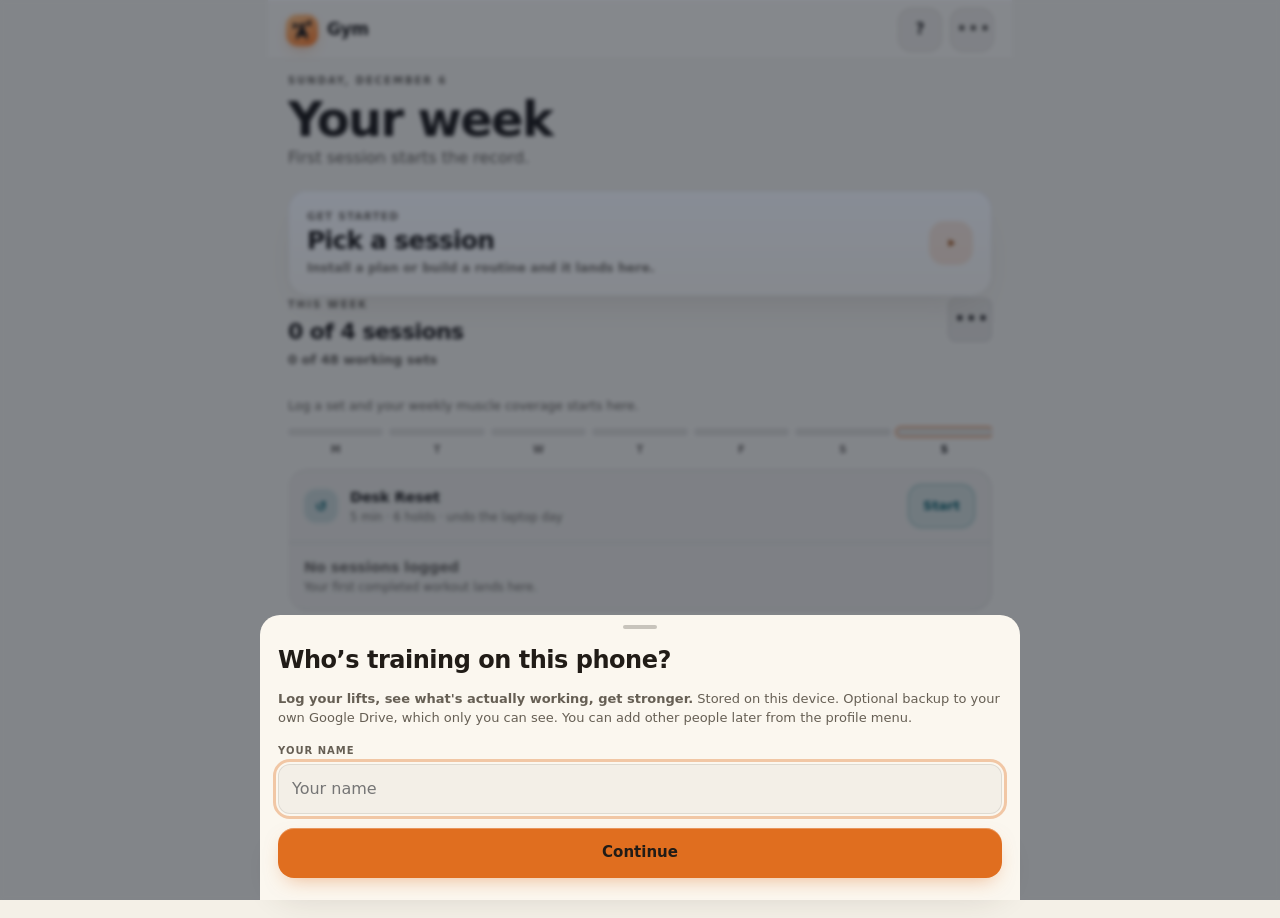
==== commit cd8803e8: "w64: the landing screen answers two questions, and one deploy owns both origins Council with Codex 5" ====
--- a/index.html
+++ b/index.html
@@ -44,19 +44,24 @@
         <!-- v2 Today order follows the prototype: greeting -> charge ring -> resume -> UP NEXT ->
              grouped list -> quick start. Only DOM position moved; every id, class and onclick is
              unchanged, and renderToday() writes by id so render order is unaffected. -->
+        <!-- Landing order, council 2026-08-05 (Claude + Codex converged): the executable session
+             first, then ONE advisory, then the weekly muscle dose as the signature visual, then the
+             seven-day rail as secondary history. The "% WEEK CHARGED" ring is gone: it averaged
+             three ratios and displayed two of them, and its owner could not name it. -->
+        <div id="resumeSlot"></div>
+        <div id="todayHero"></div>
+        <div id="todayAdvisory"></div>
         <section class="activity-card" aria-labelledby="activityTitle">
-          <div class="activity-heading"><div><p class="kicker">THIS WEEK</p><h2 id="activityTitle">Start your week.</h2><p id="activityDetail" class="activity-detail">One completed set starts the rings.</p></div><button class="activity-info" onclick="openRingGoals()" aria-label="Activity ring goals">•••</button></div>
-          <div class="activity-layout">
-            <div id="activityRings" class="activity-rings" role="img" aria-label="Weekly activity progress rings"></div>
-            <div id="activityLegend" class="activity-legend"></div>
-          </div>
+          <div class="activity-heading"><div><p class="kicker">THIS WEEK</p><h2 id="activityTitle">Start your week.</h2><p id="activityDetail" class="activity-detail">One completed set starts the board.</p></div><button class="activity-info" onclick="openRingGoals()" aria-label="Weekly goals">•••</button></div>
+          <div id="todayDose" class="dose-board"></div>
           <div id="weekDots" class="week-dots week-dots-wide"></div>
-          <div id="todayAction"></div>
+          <div id="activityRings" hidden></div>
+          <div id="activityLegend" hidden></div>
+          <div id="todayAction" hidden></div>
         </section>
-        <div id="resumeSlot"></div>
-        <div id="deloadSlot"></div>
+        <div id="deloadSlot" hidden></div>
         <div id="todayGoal"></div>
-        <div id="coachSlot"></div>
+        <div id="coachSlot" hidden></div>
         <!-- v2: Desk Reset and the last session are ONE grouped inset list (design/HANDOFF.md).
              #recentSession moved up from .fold-2 to sit beside #deskSlot; both ids kept, and the
              group renders nothing at all when both slots are empty. -->
--- a/styles.css
+++ b/styles.css
@@ -2448,3 +2448,74 @@
 .cr-centre .hero-num{font-size:clamp(30px,10vw,38px)}
 .activity-legend{margin-top:10px}
 .week-dots{margin-top:12px}
+
+/* ============================================================
+   w64 LANDING - 2026-08-05. Council: Claude + Codex, converged.
+   The "% WEEK CHARGED" ring is gone. It averaged three ratios,
+   displayed two of them, and its owner could not name it when
+   shown his own screen. What replaces it: the session you can
+   start, then what your body actually got this week.
+   Rollback: delete from this banner to EOF.
+   ============================================================ */
+
+/* ---- Hero: the executable next session ---------------------------------- */
+.today-hero{margin:14px 0 0;padding:18px;border-radius:var(--r-card);
+  background:linear-gradient(135deg,var(--amber-soft),var(--amber) 80%);color:var(--on-amber);
+  box-shadow:0 20px 44px -22px rgba(var(--bloom-amber),.65),inset 0 1px 0 rgba(255,255,255,.32)}
+.th-copy small{display:block;font-size:10.5px;font-weight:800;letter-spacing:.11em;opacity:1}
+.th-copy strong{display:block;margin-top:4px;font-size:25px;font-weight:800;letter-spacing:-.03em;line-height:1.05}
+.th-copy em{display:block;margin-top:5px;font-style:normal;font-size:12.5px;font-weight:700;opacity:.85}
+/* The prescription. Hairlines rather than cards: this is a manifest, not six more surfaces. */
+.th-list{list-style:none;margin:14px 0 0;padding:0;border-top:1px solid rgba(20,15,8,.18)}
+.th-list li{display:flex;align-items:baseline;justify-content:space-between;gap:12px;
+  padding:9px 0;border-bottom:1px solid rgba(20,15,8,.14)}
+.th-lift{min-width:0;overflow:hidden;text-overflow:ellipsis;white-space:nowrap;font-size:14px;font-weight:700}
+.th-dose{flex:none;font-size:13.5px;font-weight:800;font-variant-numeric:tabular-nums lining-nums}
+.th-more{margin:8px 0 0;font-size:12px;font-weight:700;opacity:.8}
+.th-actions{display:flex;align-items:center;gap:10px;margin-top:14px}
+.th-actions .primary-button{flex:1;margin:0;background:rgba(20,15,8,.22);color:var(--on-amber);
+  border:1px solid rgba(20,15,8,.14)}
+.th-actions .text-button{flex:none;color:var(--on-amber);opacity:.9;font-weight:800}
+/* The no-plan variant is a quiet surface: it is a fallback, not the main act. */
+.today-hero-empty{display:flex;align-items:center;gap:12px;width:100%;text-align:left;
+  background:var(--card-bg);border:1px solid var(--card-hair);color:var(--cream);box-shadow:var(--shadow)}
+.today-hero-empty .th-copy{flex:1;min-width:0}
+.today-hero-empty .th-copy small{color:var(--faint)}
+.today-hero-empty .th-copy em{color:var(--taupe)}
+.today-hero-empty .workout-start{flex:none;margin:0}
+
+/* ---- Weekly muscle dose: the signature visual ---------------------------
+   Ranked by EXCEPTION, never by volume. Direct vs assisting is carried by
+   fill PATTERN and by a written count, so it survives monochrome and
+   colour-blindness; the notch marks the minimum weekly dose. */
+.dose-board{display:grid;gap:2px;margin:14px 0 0}
+.dose-row{display:flex;align-items:center;gap:12px;width:100%;min-height:46px;padding:8px 0;
+  border:0;border-bottom:1px solid var(--hair);background:transparent;color:var(--cream);text-align:left}
+.dose-row:last-of-type{border-bottom:0}
+.dose-name{flex:none;width:74px;font-size:13px;font-weight:700;letter-spacing:-.01em}
+.dose-track{position:relative;flex:1;min-width:0;height:14px;border-radius:4px;background:var(--glass-2);
+  overflow:hidden;display:flex;align-items:stretch}
+.dose-direct{display:block;height:100%;border-radius:4px 0 0 4px;background:var(--amber);min-width:2px}
+/* Assisting sets are HATCHED, not merely a different colour - the distinction has to survive a
+   greyscale print and a colour-blind reader. */
+.dose-assist{display:block;height:100%;background:repeating-linear-gradient(115deg,
+  var(--cream-dim) 0 3px,transparent 3px 7px);opacity:.75}
+/* The minimum-dose notch: 10 direct sets/week (Schoenfeld 2017 dose-response meta-analysis). */
+.dose-min{position:absolute;top:-2px;bottom:-2px;width:2px;background:var(--cream);opacity:.55;border-radius:1px}
+.dose-nums{flex:none;width:74px;text-align:right;font-size:12px;color:var(--taupe);
+  font-variant-numeric:tabular-nums lining-nums}
+.dose-nums strong{color:var(--cream);font-weight:800;font-size:14px}
+.dose-nums small{display:block;font-size:10px;font-weight:800;letter-spacing:.04em;text-transform:uppercase}
+.dose-under .dose-nums small{color:var(--amber-deep)}
+.dose-over .dose-nums small{color:var(--teal)}
+.dose-all{width:100%;min-height:44px;margin-top:4px;border:0;border-top:1px solid var(--hair);
+  background:transparent;color:var(--amber-deep);font-size:12.5px;font-weight:800}
+.dose-empty{margin:14px 0 0;color:var(--taupe);font-size:12.5px}
+/* The card is a plain section again now that the ring has gone. */
+.activity-card .activity-heading h2{font-size:19px}
+/* The heading was display:none for the v2 ring layout, which owned its own centre label. With the
+   ring gone it is the only place the plain counts can live, so it comes back - and it carries the
+   two numbers that replace "41%": each one traceable to exactly one thing. */
+.activity-card .activity-heading{display:flex}
+.activity-card .activity-heading h2{font-size:22px;font-weight:800;letter-spacing:-.025em;margin:3px 0 0}
+.activity-card .activity-detail{margin:3px 0 0;color:var(--taupe);font-size:13px;font-weight:600}
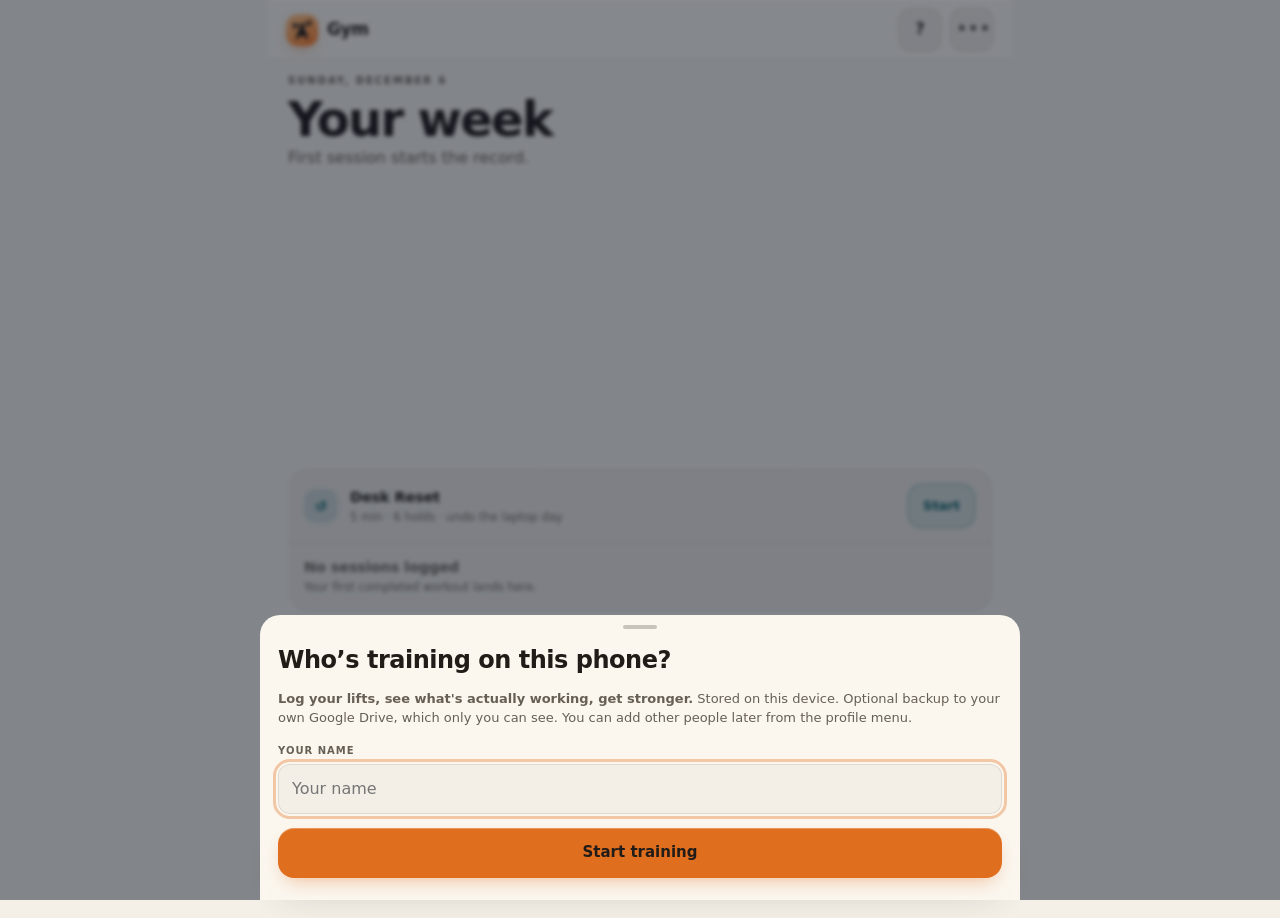
==== commit 48b5dc26: "w72: refine workout corrections and sourced progress tracking" ====
--- a/index.html
+++ b/index.html
@@ -18,6 +18,8 @@
   <link rel="icon" href="icon.svg" type="image/svg+xml">
   <link rel="apple-touch-icon" href="icon-180.png">
   <link rel="stylesheet" href="styles.css">
+  <link rel="stylesheet" href="logging.css">
+  <link rel="stylesheet" href="progress.css">
 </head>
 <body>
   <svg width="0" height="0" style="position:absolute" aria-hidden="true"><defs>
@@ -77,6 +79,7 @@
              then the plan shelf. The grid of boxes is gone; rows live in grouped inset lists. -->
         <div class="page-lead"><p class="kicker accent">TRAIN</p><h1 id="trainTitle">Train</h1><p>One order, every time: your plan, your routines, then the session library.</p></div>
         <div id="planHero"></div>
+        <button class="quick-workout-shortcut" onclick="startQuickWorkout()"><span aria-hidden="true">＋</span> Quick workout <small>Add exercises as you go</small></button>
         <div class="section-heading"><div><p class="kicker">YOUR ROUTINES</p><h2>Your routines</h2></div><button class="text-button" onclick="openRoutineEditor()">New</button></div>
         <div id="routineList" class="group"></div>
         <div class="section-heading"><div><p class="kicker">SESSIONS</p><h2>Sessions</h2></div><span id="workoutCount" class="section-count"></span></div>
@@ -105,46 +108,31 @@
 
       <section id="view-progress" class="view" aria-labelledby="progressTitle">
         <div class="page-lead compact-lead"><p class="kicker accent">STRENGTH</p><h1 id="progressTitle">Progress</h1></div>
-        <!-- Intent-based structure (council 2026-07-28): This week (what happened) then Direction
-             (where it's going) then Record (what it has been). DOM order IS visual order - modules
-             keep a permanent address; a no-evidence module compresses in place, never moves. -->
-        <!-- v2: the SAME modules, grouped into three segments so one intent is visible at a time
-             instead of a 3000px scroll. DOM order INSIDE each segment is unchanged, and the
-             intent order above still holds: Week (what happened) -> Trends (where it is going)
-             -> Records (what it has been). -->
         <div id="progressSegments" class="segmented" role="tablist" aria-label="Progress view"></div>
+        <div id="progressPeriod" class="progress-period"></div>
         <div class="prog-group" data-seg="week">
           <div id="weekPane"></div>
-          <div class="section-heading"><div><p class="kicker">THIS WEEK</p><h2>By the numbers</h2></div></div>
-          <div id="progressStats" class="metric-grid"></div>
-          <div id="weeklyRecap"></div>
-          <div class="section-heading"><div><p class="kicker">WEEKLY VOLUME</p><h2>Sets per muscle</h2></div></div>
-          <div id="muscleVolume" class="mv-board"></div>
-          <div class="section-heading"><div><p class="kicker">GOALS</p><h2>What you're working toward</h2></div><button class="text-button" onclick="openGoalSheet()">New goal</button></div>
+          <div class="section-heading"><div><p class="kicker">GOALS · CURRENT STATUS</p><h2>Your targets</h2></div><button class="text-button" onclick="openGoalSheet()">New goal</button></div>
           <div id="goalBoard" class="stack"></div>
         </div>
         <div class="prog-group" data-seg="trends">
-          <div id="painTrend"></div>
-          <p class="kicker wk-kicker" id="strengthKicker">STRENGTH · EST. 1RM</p>
+          <div class="section-heading"><div><p class="kicker">EXERCISE</p><h2>Logged performance</h2></div></div>
+          <div id="strengthPicker" class="trend-picker"></div>
           <div id="strengthTrend"></div>
-          <div id="strengthPicker" class="trend-picker"></div>
-          <div class="section-heading"><div><p class="kicker">BODYWEIGHT STRENGTH</p><h2>Calisthenics</h2></div><span id="caliDelta" class="section-count"></span></div>
+          <div class="section-heading"><div><p class="kicker">SELECTED PERIOD</p><h2>Calisthenics</h2></div></div>
           <div id="caliBoard"></div>
-          <div class="section-heading"><div><p class="kicker">BALANCE</p><h2>Left vs right</h2></div></div>
-          <div id="balanceBoard"></div>
+          <details class="progress-details"><summary>Side-tagged sets in this period</summary><div id="balanceBoard"></div></details>
           <div class="section-heading"><div><p class="kicker">BODY</p><h2>Bodyweight</h2></div><button class="text-button" onclick="openBodyweightLog()">Log weight</button></div>
           <div id="bodyweightCard"></div>
         </div>
         <div class="prog-group" data-seg="records">
           <div class="fold-2">
-            <!-- The design's Records pane is two grouped lists: PERSONAL RECORDS then ALL
-                 WORKOUTS. It has no consistency chart, so #weekChart stays in the DOM (its
-                 renderer still runs) but is not painted. -->
-            <div class="section-heading"><div><p class="kicker">CONSISTENCY</p><h2>Last 8 weeks</h2></div></div>
-            <div id="weekChart" class="chart-card"></div>
-            <div class="section-heading"><div><p class="kicker">PERSONAL RECORDS</p><h2>Personal records</h2></div></div>
+            <div class="section-heading"><div><p class="kicker">ACROSS YOUR HISTORY</p><h2>All-time bests</h2></div></div>
+            <div id="allTimeBests" class="group"></div>
+            <div class="section-heading"><div><p class="kicker">SELECTED PERIOD</p><h2>Records earned</h2></div></div>
             <div id="prFeed" class="pr-feed group"></div>
-            <div class="section-heading"><div><p class="kicker">ALL WORKOUTS</p><h2>All workouts</h2></div></div>
+            <div class="section-heading"><div><p class="kicker" id="historyScope">SELECTED PERIOD</p><h2>Workout history</h2></div><button id="allHistoryButton" class="text-button" onclick="toggleAllHistory()" aria-pressed="false">All history</button></div>
+            <label class="progress-search"><span>Find an exercise or workout</span><input id="progressHistorySearch" type="search" placeholder="Search history" oninput="searchProgressHistory(this.value)"></label>
             <div id="historyList" class="group"></div>
           </div>
         </div>
--- a/styles.css
+++ b/styles.css
@@ -2519,3 +2519,35 @@
 .activity-card .activity-heading{display:flex}
 .activity-card .activity-heading h2{font-size:22px;font-weight:800;letter-spacing:-.025em;margin:3px 0 0}
 .activity-card .activity-detail{margin:3px 0 0;color:var(--taupe);font-size:13px;font-weight:600}
+/* A new user should not meet a scoreboard of zeroes through the onboarding blur. Nothing about the
+   week is worth reporting before there is a week. */
+body.first-run-open .activity-card,
+body.first-run-open #weekDots,
+body.first-run-open #todayHero{visibility:hidden}
+
+/* ---- Editing a logged workout (2026-08-05) ------------------------------
+   A finished session used to be immutable: a wrong number was wrong for
+   good, and the only "fix" was deleting it and re-logging from memory,
+   which destroys the timestamps and the PRs. */
+.he-live{margin:-4px 0 0;color:var(--taupe);font-size:13px;font-variant-numeric:tabular-nums lining-nums}
+.he-live strong{color:var(--cream);font-weight:800;font-size:16px}
+.he-help{margin:8px 0 0;color:var(--taupe);font-size:12.5px;line-height:1.5}
+.he-list{margin-top:12px}
+.he-ex{padding:12px 0;border-bottom:1px solid var(--hair)}
+.he-ex>strong{display:block;margin-bottom:8px;font-size:14.5px;font-weight:700;letter-spacing:-.01em}
+.he-set{display:flex;align-items:center;gap:8px;flex-wrap:wrap;margin-bottom:8px}
+.he-n{flex:none;width:20px;color:var(--faint);font-size:12px;font-weight:800;
+  font-variant-numeric:tabular-nums lining-nums}
+.he-in{flex:1;min-width:0;min-height:48px;border:1px solid var(--hair);border-radius:var(--r2,12px);
+  background:var(--glass);color:var(--cream);padding:0 12px;font-size:16px;
+  font-variant-numeric:tabular-nums lining-nums}
+.he-del{flex:none;width:44px;height:44px;border:1px solid var(--hair);border-radius:var(--r2,12px);
+  background:transparent;color:var(--taupe);font-size:18px}
+.he-del:active{color:var(--danger);border-color:rgba(170,70,60,.34)}
+/* The warning names the problem in WORDS on its own line - it is the whole point of the screen,
+   and it must read the same to a colour-blind lifter as to anyone else. */
+.he-warn{flex-basis:100%;font-style:normal;color:var(--amber-deep);font-size:11.5px;font-weight:800;
+  letter-spacing:.02em;padding-left:28px}
+.he-undone .he-in{opacity:.75}
+.he-add{min-height:44px;border:0;background:transparent;color:var(--amber-deep);
+  font-size:12.5px;font-weight:800;padding:0}
--- a/logging.css
+++ b/logging.css
@@ -0,0 +1,32 @@
+/* Refinement of the existing logger: room for corrections, quieter secondary details. */
+.quick-workout-shortcut{display:flex;align-items:center;gap:7px;width:100%;min-height:44px;margin:8px 0 16px;padding:4px 2px;background:none;border:0;color:var(--cream);font:inherit;font-size:14px;font-weight:700;text-align:left}
+.quick-workout-shortcut>span{color:var(--amber-deep);font-size:22px}
+.quick-workout-shortcut small{margin-left:auto;color:var(--taupe);font-size:11px;font-weight:500}
+.quick-workout-row .workout-meta{font-size:12px}
+.quick-workout-row .workout-start{font-size:25px}
+.set-edit-bar{display:flex;align-items:center;justify-content:space-between;gap:8px;margin:0 12px 4px}
+.edit-sets{min-height:44px;padding:8px 2px;border:0;background:none;color:var(--taupe);font:inherit;font-size:12px;font-weight:700}
+.edit-sets[aria-pressed="true"]{color:var(--cream)}
+.set-edit-bar>span{font-size:11px;color:var(--taupe)}
+.set-remove{display:flex;flex-direction:column;align-items:center;justify-content:center;min-width:48px;min-height:52px;padding:3px;border:1px solid var(--hair);border-radius:var(--radius-sm);background:var(--glass);color:var(--danger);font:inherit}
+.set-remove>span{font-size:21px;line-height:21px}
+.set-remove>small{font-size:11px;line-height:14px;font-weight:700}
+.set-undo{display:flex;align-items:center;justify-content:space-between;gap:10px;margin:8px 12px;padding:0 8px 0 12px;border:1px solid var(--hair);border-radius:var(--radius-sm);color:var(--taupe);font-size:12px}
+.set-undo button{min-height:44px;min-width:52px;border:0;background:none;color:var(--cream);font:inherit;font-weight:700}
+.no-set-rows{margin:10px 12px;color:var(--taupe);font-size:13px}
+.set-comparison{margin:0 8px 7px 46px;color:var(--taupe);font-size:11px}
+.set-grid.header{font-variant-numeric:tabular-nums}
+.set-row:not(.now) .set-unit{color:var(--taupe)}
+.set-row.completed .set-done.done{background:var(--amber-soft);box-shadow:none}
+.target-strip .ts-top,.previous-strip{font-size:12px}
+.workout-clock{flex-wrap:wrap;row-gap:5px}
+#workoutClock{flex:0 0 auto}
+.session-warmup-note{color:var(--taupe);font-size:12px;line-height:1.5;margin:10px 0}
+@media(max-width:500px){.workout-clock{flex-direction:column;align-items:flex-start;gap:5px}.workout-clock small{line-height:1.3;white-space:normal;max-width:100%}}
+.picker-quick-tabs{display:flex;gap:6px;margin:10px 0 7px}
+.picker-quick-tabs .filter-chip{min-height:44px}
+.picker-quick-empty{margin:0 0 12px;color:var(--taupe);font-size:12px}
+.he-del{min-width:44px;min-height:44px}
+@media(prefers-color-scheme:light){.set-remove{color:#9a3529}}
+.edit-sets:focus-visible,.set-remove:focus-visible,.set-undo button:focus-visible,.quick-workout-shortcut:focus-visible{outline:2px solid var(--amber-deep);outline-offset:3px}
+@media(max-width:350px){.quick-workout-shortcut small{max-width:110px}.set-edit-bar>span{text-align:right}.set-remove{min-width:44px}}
--- a/progress.css
+++ b/progress.css
@@ -0,0 +1,121 @@
+/* Progress refinement: existing amber/teal tokens, grouped surfaces and navigation. */
+#view-progress .prog-group[hidden]{display:none!important}
+#view-progress .prog-group{padding-bottom:20px}
+#view-progress .section-heading{margin-top:24px}
+#view-progress .prog-group .section-heading{display:flex}
+#view-progress .prog-group .section-heading h2{display:block;font-size:19px;margin:3px 0 0;line-height:1.3}
+#view-progress button,#view-progress summary,#view-progress select,#view-progress input{font:inherit}
+#view-progress button,#view-progress summary{min-height:44px}
+#view-progress button:focus-visible,#view-progress summary:focus-visible,#view-progress select:focus-visible,#view-progress input:focus-visible{outline:2px solid var(--teal-deep);outline-offset:3px}
+#view-progress .text-button{min-width:44px;color:var(--amber-deep);padding:10px 6px;white-space:normal}
+.progress-period{display:grid;grid-template-columns:1fr auto;gap:10px 12px;margin:16px 0 22px}
+.progress-period-kind{display:flex;align-self:start;border:1px solid var(--hair);border-radius:var(--r-control);padding:3px;width:max-content;background:var(--group-bg)}
+.progress-period-kind button{padding:8px 16px;border:0;border-radius:9px;color:var(--ink-quiet);background:transparent;font-weight:650}
+.progress-period-kind button.on{color:var(--amber-deep);background:var(--chip-bg)}
+.progress-period-range{grid-column:1/-1;grid-row:2;display:grid;grid-template-columns:44px 1fr 44px;align-items:center;gap:8px}
+.progress-period-range>div{text-align:center;font-variant-numeric:tabular-nums;line-height:1.5}
+.progress-period-range strong{display:block;font-size:16px}
+.progress-period-range small{display:block;font-size:12px;color:var(--ink-quiet)}
+.progress-arrow{border:1px solid var(--hair);background:var(--group-bg);color:var(--cream);border-radius:12px;font-size:28px!important;line-height:1;padding:0}
+.progress-period button:disabled{color:var(--ink-quiet);opacity:.55;cursor:default}
+.progress-current{justify-self:end;align-self:center}
+.progress-summary{display:grid;grid-template-columns:1fr 1fr;overflow:hidden;padding:0!important}
+.progress-summary>div{padding:14px 16px;display:flex;flex-direction:column;gap:5px;border-bottom:1px solid var(--hair)}
+.progress-summary>div:nth-child(odd){border-right:1px solid var(--hair)}
+.progress-summary>div:nth-last-child(-n+2){border-bottom:0}
+.progress-summary span{font-size:12px;color:var(--ink-quiet);font-weight:650}
+.progress-summary strong{font-size:29px;line-height:1.15;letter-spacing:-.035em;font-variant-numeric:tabular-nums;overflow-wrap:anywhere}
+.progress-summary small,.progress-trend-head small{margin-left:5px;font-size:13px;letter-spacing:0;font-weight:500;color:var(--ink-quiet)}
+.progress-note{font-size:12px;line-height:1.6;color:var(--ink-quiet);margin:10px 0}
+.progress-volume-note{margin-bottom:18px}
+.progress-metrics{margin-bottom:12px}
+.progress-activity{padding:16px!important;overflow:hidden}
+.progress-chart-caption{display:flex;justify-content:space-between;gap:12px;color:var(--ink-quiet);font-size:12px;line-height:1.5;margin-bottom:8px}
+.progress-chart-caption strong{color:var(--cream);font-weight:650}
+.progress-bars{display:flex;align-items:flex-end;gap:3px;overflow-x:auto;overflow-y:hidden;padding:4px 2px 6px;scroll-padding:8px;scrollbar-width:thin;border-bottom:1px solid var(--hair)}
+.progress-day{flex:1 0 32px;display:flex;flex-direction:column;gap:8px;align-items:center;border:0;background:transparent;color:var(--ink-quiet);padding:2px;min-width:44px;border-radius:9px}
+.progress-bar-space{display:flex;height:122px;align-items:flex-end;justify-content:center;width:100%;border-radius:4px;background:var(--group-bg)}
+.progress-bar-space i{display:block;width:60%;background:var(--amber);border-radius:4px 4px 0 0;min-height:0}
+.progress-day small{font-size:11px;font-variant-numeric:tabular-nums}
+.progress-day.selected{box-shadow:inset 0 0 0 2px var(--amber-deep);color:var(--cream)}
+.progress-day.selected .progress-bar-space i{background:var(--teal)}
+.progress-bars.month{gap:2px;overflow:hidden}
+.progress-month-day{flex:1;min-width:0;display:flex;flex-direction:column;gap:8px;align-items:center;border-radius:4px}
+.progress-month-day .progress-bar-space{border-radius:0;background:none}
+.progress-month-day .progress-bar-space i{width:85%;border-radius:3px 3px 0 0}
+.progress-month-day small{display:block;height:14px;font-size:11px;font-variant-numeric:tabular-nums;line-height:14px;color:var(--ink-quiet)}
+.progress-month-day:first-child small{align-self:flex-start}
+.progress-month-day:last-child small{align-self:flex-end}
+.progress-month-day.selected{background:var(--chip-bg);box-shadow:inset 0 -2px var(--amber-deep)}
+.progress-month-day.selected .progress-bar-space i{background:var(--teal)}
+.progress-readout{display:flex;justify-content:space-between;align-items:baseline;gap:12px;flex-wrap:wrap;padding:14px 0 8px;font-size:13px;font-variant-numeric:tabular-nums}
+.progress-readout span{font-weight:750;color:var(--amber-deep)}
+.progress-source{display:flex;justify-content:space-between;gap:12px;align-items:center;border-top:1px solid var(--hair);padding:8px 0}
+.progress-source>span{min-width:0}
+.progress-source strong{display:block;font-size:13px;overflow-wrap:anywhere}
+.progress-source small{display:block;margin-top:4px;color:var(--ink-quiet);font-size:12px}
+.progress-source>.text-button{flex-shrink:0;max-width:100px;font-size:12px!important}
+.progress-details{border-top:1px solid var(--hair);margin-top:10px}
+.progress-details>summary{padding:12px 4px;color:var(--ink-quiet);font-size:13px;cursor:pointer;font-weight:650}
+.progress-table-wrap{overflow:auto;max-width:100%;scrollbar-width:thin}
+.progress-table{border-collapse:collapse;width:100%;font-size:12px;font-variant-numeric:tabular-nums}
+.progress-table caption{color:var(--ink-quiet);text-align:left;padding:8px 0;font-size:11px}
+.progress-table th,.progress-table td{text-align:right;border-top:1px solid var(--hair);padding:6px 8px;font-weight:500;white-space:nowrap}
+.progress-table th:first-child,.progress-table td:first-child{text-align:left;padding-left:0}
+.progress-table thead th,.progress-table tfoot th,.progress-table tfoot td{font-weight:750;color:var(--ink-quiet)}
+.progress-table button{background:none;border:none;color:var(--amber-deep);padding:8px 2px;min-width:44px;cursor:pointer;text-align:inherit}
+.progress-table tr.selected{background:var(--chip-bg)}
+.progress-muscles{padding:0 14px!important;overflow:hidden}
+.progress-muscle+.progress-muscle{border-top:1px solid var(--hair)}
+.progress-muscle summary{display:grid;grid-template-columns:minmax(76px,1fr) 1fr auto;align-items:center;gap:12px;padding:12px 0;cursor:pointer;font-size:13px}
+.progress-muscle summary::marker{color:var(--amber-deep)}
+.progress-muscle summary strong{font-variant-numeric:tabular-nums;font-size:14px}
+.progress-muscle summary small{font-weight:500;color:var(--ink-quiet);font-size:11px}
+.progress-muscle-bar{height:5px;background:var(--hair);border-radius:4px;overflow:hidden}
+.progress-muscle-bar i{height:100%;display:block;background:var(--amber);border-radius:4px}
+.progress-contribution{display:flex;justify-content:space-between;gap:12px;font-size:12px;line-height:1.5;padding:6px 0;color:var(--ink-quiet)}
+.progress-contribution span:last-child{white-space:nowrap;font-variant-numeric:tabular-nums}
+#view-progress #goalBoard{display:block!important}
+.progress-goals .group-row{font-size:13px;min-height:68px}
+.progress-goals>.progress-details{padding:0 14px}
+.progress-goals .goal-card{margin:12px 0}
+.progress-select{display:flex;flex-direction:column;gap:7px;margin:0 0 14px;font-size:12px;color:var(--ink-quiet);font-weight:650}
+.progress-select select,.progress-search input{min-height:48px;width:100%;border:1px solid var(--hair);border-radius:var(--r-control);padding:12px;color:var(--cream);background:var(--group-bg);font-size:16px!important}
+.progress-select option{background:var(--page);color:var(--cream)}
+#view-progress .trend-picker{display:block;margin:0}
+#view-progress .st-card{padding:16px;border-radius:var(--r-card);background:var(--card-bg);border:1px solid var(--card-hair)}
+.progress-trend-head{display:flex;align-items:center;gap:18px;margin:10px 0 16px}
+.progress-trend-head>strong{font-size:34px;line-height:1;letter-spacing:-.03em;font-variant-numeric:tabular-nums;white-space:nowrap}
+.progress-trend-head p{font-size:12px;line-height:1.6;margin:0;color:var(--cream)}
+.progress-trend-head p small{margin:0;font-size:11px;line-height:1.5;display:inline}
+.progress-observations{position:relative;aspect-ratio:340/170}
+.progress-observations .trend-svg{width:100%;height:100%;display:block;margin:0}
+#view-progress .progress-observations .trend-grid-line,#view-progress .progress-observations .trend-tick,#view-progress .progress-observations .trend-dot{display:block}
+.progress-point-controls{position:absolute;inset:0;pointer-events:none}
+.progress-point .sr-only{position:absolute;width:1px;height:1px;padding:0;margin:-1px;overflow:hidden;clip:rect(0,0,0,0);white-space:nowrap;border:0}
+.progress-point{position:absolute;transform:translate(-50%,-50%);width:44px;height:44px;border:0;border-radius:999px;padding:0;background:transparent;pointer-events:auto;cursor:pointer}
+.progress-point.selected{box-shadow:inset 0 0 0 1px var(--amber-deep)}
+.progress-observations .trend-dot.selected{fill:var(--teal);stroke:var(--teal-deep);stroke-width:2px}
+#view-progress .trend-tick{fill:var(--ink-quiet);font-size:11px}
+.progress-scrub{display:flex;flex-direction:column;color:var(--ink-quiet);font-size:12px;gap:2px;margin-top:8px}
+.progress-scrub input{width:100%;height:44px;accent-color:var(--amber-deep);margin:0;cursor:ew-resize}
+.progress-empty{padding:16px 0;font-size:13px;line-height:1.6;color:var(--ink-quiet)}
+.progress-empty p{margin:0}
+.progress-empty .text-button{margin-top:4px}
+.progress-cali{padding:0 14px!important}
+.progress-cali>.group-row{padding-left:0;padding-right:0}
+.progress-result{font-size:12px;font-weight:700;font-variant-numeric:tabular-nums;text-align:right;max-width:40%}
+.progress-record{min-height:94px!important}
+.progress-record-exercise{padding:0 16px}
+.progress-record-exercise+.progress-record-exercise{border-top:1px solid var(--hair)}
+.progress-record-exercise>h3{font-size:14px;line-height:1.4;margin:0;padding:16px 0 4px}
+.progress-record-exercise .progress-record{padding:10px 0;min-height:76px!important}
+.progress-record-exercise .progress-details{margin-top:0}
+.progress-record-value{display:block;margin-top:6px;color:var(--amber-deep);font-size:13px;font-weight:700;font-variant-numeric:tabular-nums;line-height:1.5}
+.progress-record-source{padding:18px;font-size:14px;line-height:1.6}
+.progress-search{display:flex;flex-direction:column;gap:7px;margin:0 0 14px;font-size:12px;color:var(--ink-quiet)}
+.progress-history-month>h3{margin:0;padding:12px 16px;background:var(--chip-bg);color:var(--ink-quiet);font-size:12px;font-weight:750}
+.progress-history-month+.progress-history-month{border-top:1px solid var(--hair)}
+@media(max-width:350px){.progress-summary>div{padding:14px}.progress-summary strong{font-size:25px}.progress-trend-head{gap:12px;flex-wrap:wrap}.progress-muscle summary{grid-template-columns:minmax(65px,1fr) .7fr auto;gap:8px}.progress-contribution{flex-wrap:wrap}.progress-point{width:44px}.progress-period-range strong{font-size:14px}}
+@media(min-width:620px){.progress-bars:not(.month) .progress-day{min-width:44px}.progress-summary{grid-template-columns:repeat(4,1fr)}.progress-summary>div{border-bottom:0}.progress-summary>div:not(:last-child){border-right:1px solid var(--hair)}}
+@media(prefers-reduced-motion:reduce){#view-progress *,#view-progress *::before,#view-progress *::after{scroll-behavior:auto!important;transition:none!important;animation:none!important}}
